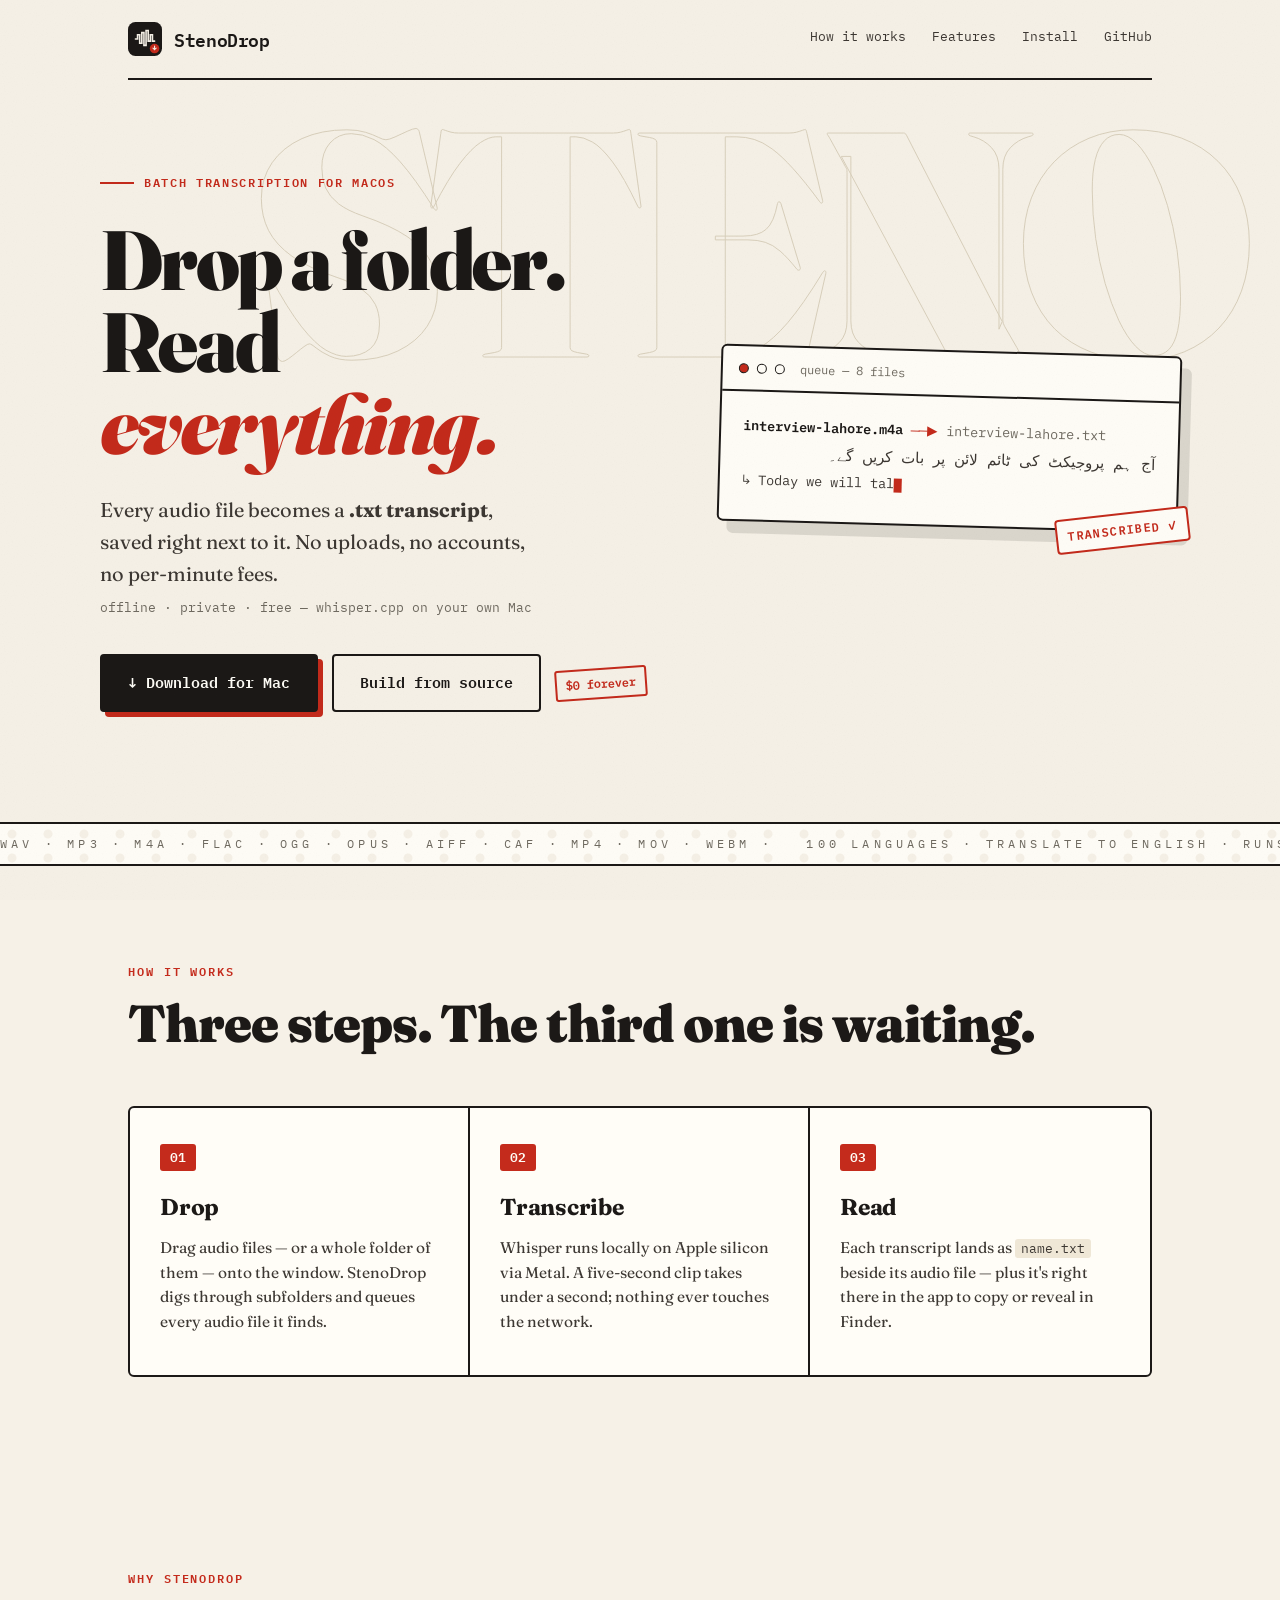
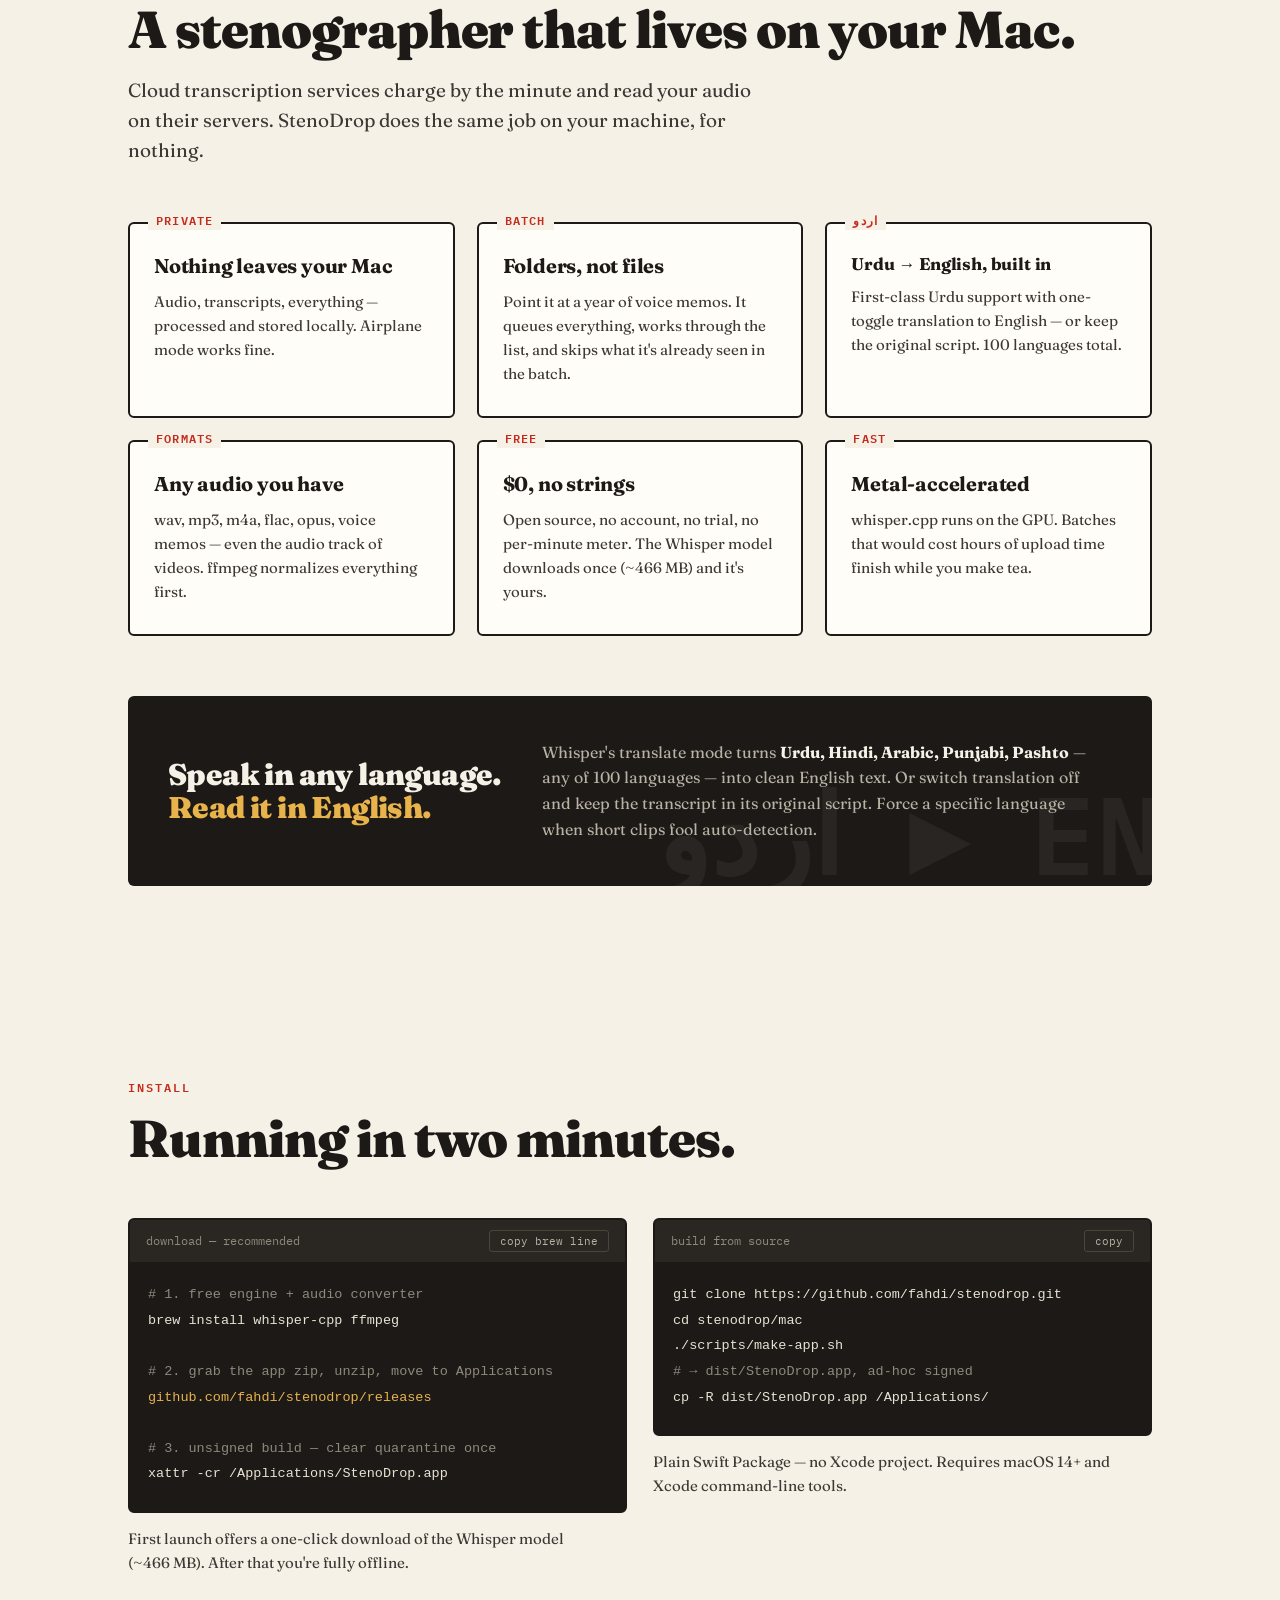
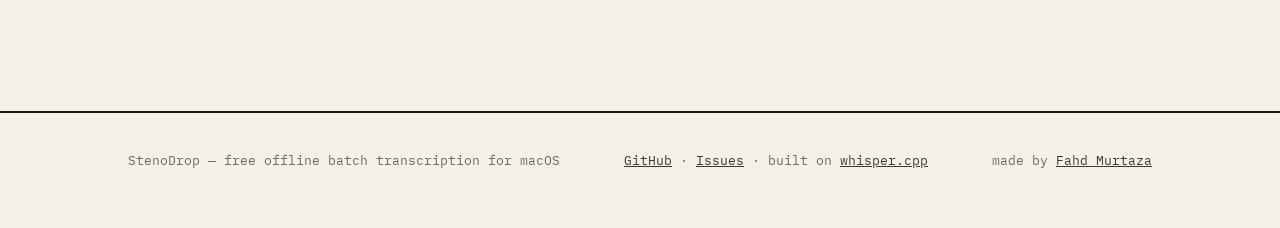
==== docs/index.html @ 90498052 "feat(seo): 12-month SEO strategy docs + social OG image Strategy, competitor analysis, content calen" ====
<!DOCTYPE html>
<html lang="en">
<head>
<meta charset="UTF-8">
<meta name="viewport" content="width=device-width, initial-scale=1.0">
<title>StenoDrop — Free Offline Batch Audio Transcription for Mac</title>
<meta name="description" content="Drop a folder of audio files on StenoDrop and get a .txt transcript next to every one. Free, offline, private — whisper.cpp on your Mac. 100 languages, Urdu → English translation built in.">
<meta property="og:title" content="StenoDrop — drop a folder, read everything">
<meta property="og:description" content="Free offline batch audio transcription for macOS. Whisper-powered, 100 languages, nothing leaves your Mac.">
<meta property="og:type" content="website">
<meta property="og:url" content="https://fahdi.github.io/stenodrop/">
<meta property="og:image" content="https://fahdi.github.io/stenodrop/og.png">
<meta property="og:image:width" content="1200">
<meta property="og:image:height" content="630">
<meta name="twitter:card" content="summary_large_image">
<meta name="twitter:title" content="StenoDrop — drop a folder, read everything">
<meta name="twitter:description" content="Free offline batch audio transcription for macOS. 100 languages, Urdu → English built in.">
<meta name="twitter:image" content="https://fahdi.github.io/stenodrop/og.png">
<link rel="icon" href="data:image/svg+xml,%3Csvg xmlns='http://www.w3.org/2000/svg' viewBox='0 0 64 64'%3E%3Crect width='64' height='64' rx='14' fill='%231C1917'/%3E%3Cpath d='M14 32h4v-8h4v16h4V20h4v24h4V16h4v20h4V24h4v12h4' stroke='%23F6F1E7' stroke-width='3' fill='none' stroke-linecap='round'/%3E%3Ccircle cx='50' cy='50' r='9' fill='%23C42B1C'/%3E%3Cpath d='M50 45v7m0 0l-3-3m3 3l3-3' stroke='%23F6F1E7' stroke-width='2' stroke-linecap='round' stroke-linejoin='round'/%3E%3C/svg%3E">
<script type="application/ld+json">
{
  "@context": "https://schema.org",
  "@type": "SoftwareApplication",
  "name": "StenoDrop",
  "operatingSystem": "macOS 14+",
  "applicationCategory": "UtilitiesApplication",
  "offers": { "@type": "Offer", "price": "0", "priceCurrency": "USD" },
  "description": "Free offline batch audio transcription app for macOS. Drag and drop audio files or folders; transcripts are saved as .txt next to each file. Powered by whisper.cpp, supports 100 languages including Urdu with translation to English.",
  "url": "https://fahdi.github.io/stenodrop/",
  "downloadUrl": "https://github.com/fahdi/stenodrop/releases/latest"
}
</script>
<link rel="preconnect" href="https://fonts.googleapis.com">
<link rel="preconnect" href="https://fonts.gstatic.com" crossorigin>
<link href="https://fonts.googleapis.com/css2?family=Fraunces:opsz,wght@9..144,400;9..144,500;9..144,700;9..144,900&family=IBM+Plex+Mono:wght@400;500;600&display=swap" rel="stylesheet">
<style>
:root{
  --paper:#F6F1E7;
  --paper-deep:#EFE7D6;
  --tape:#FFFDF7;
  --ink:#1C1917;
  --ink-soft:#3D3833;
  --dim:#6F6A60;
  --stamp:#C42B1C;
  --stamp-deep:#9E2114;
  --rule:#D9D0BC;
  --mono:'IBM Plex Mono',ui-monospace,monospace;
  --serif:'Fraunces',Georgia,serif;
}
*{margin:0;padding:0;box-sizing:border-box}
html{scroll-behavior:smooth}
body{
  background:var(--paper);
  color:var(--ink);
  font-family:var(--serif);
  font-size:17px;
  line-height:1.6;
  overflow-x:hidden;
}
/* paper grain */
body::before{
  content:"";position:fixed;inset:0;pointer-events:none;z-index:2000;opacity:.5;
  background-image:url("data:image/svg+xml,%3Csvg xmlns='http://www.w3.org/2000/svg' width='140' height='140'%3E%3Cfilter id='n'%3E%3CfeTurbulence type='fractalNoise' baseFrequency='0.9' numOctaves='2'/%3E%3CfeColorMatrix values='0 0 0 0 0 0 0 0 0 0 0 0 0 0 0 0 0 0 0.035 0'/%3E%3C/filter%3E%3Crect width='140' height='140' filter='url(%23n)'/%3E%3C/svg%3E");
}
a{color:inherit}
::selection{background:var(--stamp);color:var(--tape)}

.wrap{max-width:1080px;margin:0 auto;padding:0 28px}

/* ---------- top bar ---------- */
header{
  display:flex;align-items:center;justify-content:space-between;
  padding:22px 0;border-bottom:2px solid var(--ink);
}
.brand{display:flex;align-items:center;gap:12px;font-family:var(--mono);font-weight:600;font-size:18px;letter-spacing:-.02em;text-decoration:none}
.brand svg{width:34px;height:34px}
.nav{display:flex;gap:26px;font-family:var(--mono);font-size:13px}
.nav a{text-decoration:none;color:var(--ink-soft);border-bottom:1px dashed transparent;padding-bottom:2px}
.nav a:hover{color:var(--stamp);border-bottom-color:var(--stamp)}
@media(max-width:640px){.nav{display:none}}

/* ---------- hero ---------- */
.hero{position:relative;padding:84px 0 110px}
.hero-ghost{
  position:absolute;top:34px;right:-60px;
  font-family:var(--serif);font-weight:900;font-size:clamp(160px,26vw,320px);
  line-height:.8;color:transparent;-webkit-text-stroke:1px var(--rule);
  letter-spacing:-.05em;user-select:none;pointer-events:none;z-index:0;
}
.hero-grid{position:relative;z-index:1;display:grid;grid-template-columns:1.1fr .9fr;gap:56px;align-items:center}
@media(max-width:880px){.hero-grid{grid-template-columns:1fr}.hero-ghost{display:none}}
.kicker{
  display:inline-flex;align-items:center;gap:10px;
  font-family:var(--mono);font-size:12px;letter-spacing:.14em;text-transform:uppercase;color:var(--stamp);
  margin-bottom:26px;font-weight:600;
}
.kicker::before{content:"";width:34px;height:2px;background:var(--stamp)}
h1{
  font-weight:900;font-size:clamp(46px,7vw,84px);line-height:.98;letter-spacing:-.03em;
  font-variation-settings:'opsz' 144;
}
h1 .drop{color:var(--stamp);font-style:italic}
.sub{margin:28px 0 8px;font-size:20px;color:var(--ink-soft);max-width:34ch}
.sub strong{font-weight:700}
.meta-line{font-family:var(--mono);font-size:13px;color:var(--dim);margin-bottom:36px}
.cta-row{display:flex;flex-wrap:wrap;gap:14px;align-items:center}
.btn{
  font-family:var(--mono);font-weight:600;font-size:15px;text-decoration:none;
  padding:15px 26px;border:2px solid var(--ink);border-radius:4px;
  display:inline-flex;align-items:center;gap:10px;
  transition:transform .15s ease,box-shadow .15s ease,background .15s ease;
}
.btn-primary{background:var(--ink);color:var(--tape);box-shadow:5px 5px 0 var(--stamp)}
.btn-primary:hover{transform:translate(-2px,-2px);box-shadow:8px 8px 0 var(--stamp)}
.btn-ghost{background:transparent;color:var(--ink)}
.btn-ghost:hover{background:var(--paper-deep)}
.free-tag{
  font-family:var(--mono);font-size:12px;color:var(--stamp);font-weight:600;
  transform:rotate(-4deg);border:2px solid var(--stamp);border-radius:3px;padding:4px 9px;
}

/* tape demo card */
.tape-card{
  position:relative;background:var(--tape);border:2px solid var(--ink);border-radius:6px;
  box-shadow:10px 12px 0 rgba(28,25,23,.12);transform:rotate(1.6deg);
  font-family:var(--mono);
}
.tape-card:hover{transform:rotate(.4deg)}
.tape-card{transition:transform .3s ease}
.tape-head{
  display:flex;align-items:center;gap:8px;border-bottom:2px solid var(--ink);
  padding:12px 16px;font-size:12px;color:var(--dim);
}
.dot{width:10px;height:10px;border-radius:50%;border:1.5px solid var(--ink)}
.dot:nth-child(1){background:var(--stamp)}
.tape-body{padding:20px 22px 26px;font-size:13.5px;line-height:1.9}
.tb-file{color:var(--ink);font-weight:600}
.tb-arrow{color:var(--stamp)}
.tb-line{color:var(--ink-soft);white-space:pre-wrap;word-break:break-word;min-height:1.9em}
.tb-line .caret{display:inline-block;width:8px;height:1.05em;background:var(--stamp);vertical-align:text-bottom;animation:blink 1s steps(1) infinite}
@keyframes blink{50%{opacity:0}}
.tb-dim{color:var(--dim)}
.tb-urdu{direction:rtl;text-align:right;font-size:15px}
.tape-stamp{
  position:absolute;right:-14px;bottom:-18px;transform:rotate(-8deg);
  border:2.5px solid var(--stamp);color:var(--stamp);border-radius:4px;
  font-family:var(--mono);font-weight:600;font-size:12px;letter-spacing:.12em;
  padding:6px 10px;background:var(--tape);text-transform:uppercase;
}

/* ---------- tape ribbon divider ---------- */
.ribbon{
  height:44px;border-top:2px solid var(--ink);border-bottom:2px solid var(--ink);
  background:
    radial-gradient(circle 4px at 12px 10px, var(--paper) 4px, transparent 5px),
    radial-gradient(circle 4px at 12px 34px, var(--paper) 4px, transparent 5px),
    var(--tape);
  background-size:36px 44px;background-repeat:repeat-x;
  position:relative;overflow:hidden;
}
.ribbon span{
  position:absolute;white-space:nowrap;font-family:var(--mono);font-size:12px;letter-spacing:.35em;
  text-transform:uppercase;color:var(--dim);top:50%;transform:translateY(-50%);
  animation:ticker 28s linear infinite;
}
@keyframes ticker{from{left:100%}to{left:-100%}}

/* ---------- sections ---------- */
section{padding:96px 0}
.sec-label{
  font-family:var(--mono);font-size:12px;letter-spacing:.16em;text-transform:uppercase;
  color:var(--stamp);font-weight:600;margin-bottom:14px;
}
h2{font-weight:900;font-size:clamp(32px,4.6vw,52px);letter-spacing:-.02em;line-height:1.05;margin-bottom:18px}
.lede{color:var(--ink-soft);max-width:52ch;font-size:19px}

/* steps */
.steps{display:grid;grid-template-columns:repeat(3,1fr);gap:0;margin-top:56px;border:2px solid var(--ink);border-radius:6px;overflow:hidden;background:var(--tape)}
@media(max-width:760px){.steps{grid-template-columns:1fr}}
.step{padding:34px 30px 40px;border-right:2px solid var(--ink)}
.step:last-child{border-right:none}
@media(max-width:760px){.step{border-right:none;border-bottom:2px solid var(--ink)}.step:last-child{border-bottom:none}}
.step-num{
  font-family:var(--mono);font-weight:600;font-size:13px;color:var(--tape);
  background:var(--stamp);display:inline-block;padding:3px 10px;border-radius:3px;margin-bottom:18px;
}
.step h3{font-size:23px;font-weight:700;margin-bottom:10px;letter-spacing:-.01em}
.step p{color:var(--ink-soft);font-size:15.5px}
.step code{font-family:var(--mono);font-size:13px;background:var(--paper-deep);padding:1px 6px;border-radius:3px}

/* features — index cards */
.cards{display:grid;grid-template-columns:repeat(3,1fr);gap:22px;margin-top:56px}
@media(max-width:880px){.cards{grid-template-columns:repeat(2,1fr)}}
@media(max-width:600px){.cards{grid-template-columns:1fr}}
.card{
  background:var(--tape);border:2px solid var(--ink);border-radius:6px;padding:26px 24px 30px;
  position:relative;transition:transform .18s ease,box-shadow .18s ease;
}
.card:hover{transform:translateY(-4px) rotate(-.4deg);box-shadow:6px 8px 0 rgba(28,25,23,.14)}
.card::before{
  content:attr(data-i);position:absolute;top:-13px;left:18px;background:var(--paper);
  font-family:var(--mono);font-size:12px;font-weight:600;color:var(--stamp);padding:0 8px;letter-spacing:.1em;
}
.card h3{font-size:20px;font-weight:700;margin-bottom:8px;letter-spacing:-.01em}
.card p{font-size:15px;color:var(--ink-soft)}
.card .ur{font-size:17px}

/* languages strip */
.langs{
  margin-top:60px;background:var(--ink);color:var(--paper);border-radius:6px;
  padding:44px 40px;display:grid;grid-template-columns:auto 1fr;gap:40px;align-items:center;
  position:relative;overflow:hidden;
}
@media(max-width:760px){.langs{grid-template-columns:1fr;gap:22px}}
.langs::after{
  content:"اردو ▸ EN";position:absolute;right:-10px;bottom:-34px;font-family:var(--mono);
  font-size:110px;font-weight:600;color:rgba(246,241,231,.06);white-space:nowrap;
}
.langs h3{font-size:30px;font-weight:900;letter-spacing:-.02em;line-height:1.1}
.langs h3 em{color:#E8B34B;font-style:normal}
.langs p{color:#B9B2A4;font-size:16px;max-width:56ch;position:relative;z-index:1}
.langs p strong{color:var(--paper)}

/* install */
.install-grid{display:grid;grid-template-columns:1fr 1fr;gap:26px;margin-top:52px}
@media(max-width:820px){.install-grid{grid-template-columns:1fr}}
.term{
  background:var(--ink);border-radius:6px;border:2px solid var(--ink);
  font-family:var(--mono);font-size:13.5px;color:#E9E2D2;overflow:hidden;
}
.term-head{background:#2A2622;padding:10px 16px;font-size:12px;color:#8F887B;display:flex;justify-content:space-between;align-items:center}
.term-copy{cursor:pointer;background:none;border:1px solid #4A443C;color:#B9B2A4;font-family:var(--mono);font-size:11px;padding:3px 10px;border-radius:3px}
.term-copy:hover{color:var(--paper);border-color:var(--paper)}
.term pre{padding:20px 18px 24px;line-height:1.9;overflow-x:auto}
.term .c{color:#8F887B}
.term .r{color:#E8B34B}
.install-note{font-size:15px;color:var(--ink-soft);margin-top:14px}
.install-note code{font-family:var(--mono);font-size:13px;background:var(--paper-deep);padding:1px 6px;border-radius:3px}

/* footer */
footer{border-top:2px solid var(--ink);padding:38px 0 56px;margin-top:40px}
.foot{display:flex;flex-wrap:wrap;justify-content:space-between;gap:18px;font-family:var(--mono);font-size:13px;color:var(--dim)}
.foot a{color:var(--ink-soft)}
.foot a:hover{color:var(--stamp)}

/* reveals */
.rv{opacity:0;transform:translateY(22px);transition:opacity .6s ease,transform .6s ease}
.rv.in{opacity:1;transform:none}
@media(prefers-reduced-motion:reduce){
  .rv{opacity:1;transform:none;transition:none}
  .ribbon span{animation:none;left:28px}
  .tb-line .caret{animation:none}
}
</style>
</head>
<body>

<div class="wrap">
<header>
  <a class="brand" href="#">
    <svg viewBox="0 0 64 64" aria-hidden="true"><rect width="64" height="64" rx="14" fill="#1C1917"/><path d="M14 32h4v-8h4v16h4V20h4v24h4V16h4v20h4V24h4v12h4" stroke="#F6F1E7" stroke-width="3" fill="none" stroke-linecap="round"/><circle cx="50" cy="50" r="9" fill="#C42B1C"/><path d="M50 45v7m0 0l-3-3m3 3l3-3" stroke="#F6F1E7" stroke-width="2" stroke-linecap="round" stroke-linejoin="round"/></svg>
    StenoDrop
  </a>
  <nav class="nav">
    <a href="#how">How it works</a>
    <a href="#features">Features</a>
    <a href="#install">Install</a>
    <a href="https://github.com/fahdi/stenodrop">GitHub</a>
  </nav>
</header>
</div>

<div class="wrap hero">
  <div class="hero-ghost" aria-hidden="true">STENO</div>
  <div class="hero-grid">
    <div>
      <div class="kicker">Batch transcription for macOS</div>
      <h1>Drop a folder.<br>Read <span class="drop">everything.</span></h1>
      <p class="sub">Every audio file becomes a <strong>.txt transcript</strong>, saved right next to it. No uploads, no accounts, no per-minute fees.</p>
      <p class="meta-line">offline · private · free — whisper.cpp on your own Mac</p>
      <div class="cta-row">
        <a class="btn btn-primary" href="https://github.com/fahdi/stenodrop/releases/latest">↓ Download for Mac</a>
        <a class="btn btn-ghost" href="#install">Build from source</a>
        <span class="free-tag">$0 forever</span>
      </div>
    </div>
    <div>
      <div class="tape-card">
        <div class="tape-head"><span class="dot"></span><span class="dot"></span><span class="dot"></span>&nbsp;queue — 8 files</div>
        <div class="tape-body">
          <div><span class="tb-file">interview-lahore.m4a</span> <span class="tb-arrow">──▶</span> <span class="tb-dim">interview-lahore.txt</span></div>
          <div class="tb-line tb-urdu" id="line-ur"></div>
          <div class="tb-line" id="line-en"></div>
          <div class="tb-dim" id="line-stat"></div>
        </div>
        <div class="tape-stamp">Transcribed ✓</div>
      </div>
    </div>
  </div>
</div>

<div class="ribbon" aria-hidden="true"><span>wav · mp3 · m4a · flac · ogg · opus · aiff · caf · mp4 · mov · webm · &nbsp; 100 languages · translate to english · runs on metal · wav · mp3 · m4a · flac</span></div>

<div class="wrap">
<section id="how">
  <div class="sec-label rv">How it works</div>
  <h2 class="rv">Three steps. The third one is waiting.</h2>
  <div class="steps rv">
    <div class="step">
      <span class="step-num">01</span>
      <h3>Drop</h3>
      <p>Drag audio files — or a whole folder of them — onto the window. StenoDrop digs through subfolders and queues every audio file it finds.</p>
    </div>
    <div class="step">
      <span class="step-num">02</span>
      <h3>Transcribe</h3>
      <p>Whisper runs locally on Apple&nbsp;silicon via Metal. A five-second clip takes under a second; nothing ever touches the network.</p>
    </div>
    <div class="step">
      <span class="step-num">03</span>
      <h3>Read</h3>
      <p>Each transcript lands as <code>name.txt</code> beside its audio file — plus it's right there in the app to copy or reveal in Finder.</p>
    </div>
  </div>
</section>

<section id="features">
  <div class="sec-label rv">Why StenoDrop</div>
  <h2 class="rv">A stenographer that lives on your Mac.</h2>
  <p class="lede rv">Cloud transcription services charge by the minute and read your audio on their servers. StenoDrop does the same job on your machine, for nothing.</p>
  <div class="cards rv">
    <div class="card" data-i="PRIVATE"><h3>Nothing leaves your Mac</h3><p>Audio, transcripts, everything — processed and stored locally. Airplane mode works fine.</p></div>
    <div class="card" data-i="BATCH"><h3>Folders, not files</h3><p>Point it at a year of voice memos. It queues everything, works through the list, and skips what it's already seen in the batch.</p></div>
    <div class="card" data-i="اردو"><h3 class="ur">Urdu → English, built in</h3><p>First-class Urdu support with one-toggle translation to English — or keep the original script. 100 languages total.</p></div>
    <div class="card" data-i="FORMATS"><h3>Any audio you have</h3><p>wav, mp3, m4a, flac, opus, voice memos — even the audio track of videos. ffmpeg normalizes everything first.</p></div>
    <div class="card" data-i="FREE"><h3>$0, no strings</h3><p>Open source, no account, no trial, no per-minute meter. The Whisper model downloads once (~466&nbsp;MB) and it's yours.</p></div>
    <div class="card" data-i="FAST"><h3>Metal-accelerated</h3><p>whisper.cpp runs on the GPU. Batches that would cost hours of upload time finish while you make tea.</p></div>
  </div>

  <div class="langs rv">
    <h3>Speak in any language.<br><em>Read it in English.</em></h3>
    <p>Whisper's translate mode turns <strong>Urdu, Hindi, Arabic, Punjabi, Pashto</strong> — any of 100 languages — into clean English text. Or switch translation off and keep the transcript in its original script. Force a specific language when short clips fool auto-detection.</p>
  </div>
</section>

<section id="install">
  <div class="sec-label rv">Install</div>
  <h2 class="rv">Running in two minutes.</h2>
  <div class="install-grid rv">
    <div>
      <div class="term">
        <div class="term-head"><span>download — recommended</span><button class="term-copy" data-copy="brew install whisper-cpp ffmpeg">copy brew line</button></div>
        <pre><span class="c"># 1. free engine + audio converter</span>
brew install whisper-cpp ffmpeg

<span class="c"># 2. grab the app zip, unzip, move to Applications</span>
<span class="r">github.com/fahdi/stenodrop/releases</span>

<span class="c"># 3. unsigned build — clear quarantine once</span>
xattr -cr /Applications/StenoDrop.app</pre>
      </div>
      <p class="install-note">First launch offers a one-click download of the Whisper model (~466&nbsp;MB). After that you're fully offline.</p>
    </div>
    <div>
      <div class="term">
        <div class="term-head"><span>build from source</span><button class="term-copy" data-copy="git clone https://github.com/fahdi/stenodrop.git && cd stenodrop/mac && ./scripts/make-app.sh">copy</button></div>
        <pre>git clone https://github.com/fahdi/stenodrop.git
cd stenodrop/mac
./scripts/make-app.sh
<span class="c"># → dist/StenoDrop.app, ad-hoc signed</span>
cp -R dist/StenoDrop.app /Applications/</pre>
      </div>
      <p class="install-note">Plain Swift Package — no Xcode project. Requires macOS&nbsp;14+ and Xcode command-line tools.</p>
    </div>
  </div>
</section>
</div>

<footer>
  <div class="wrap foot">
    <span>StenoDrop — free offline batch transcription for macOS</span>
    <span><a href="https://github.com/fahdi/stenodrop">GitHub</a> · <a href="https://github.com/fahdi/stenodrop/issues">Issues</a> · built on <a href="https://github.com/ggerganov/whisper.cpp">whisper.cpp</a></span>
    <span>made by <a href="https://fahdmurtaza.com">Fahd Murtaza</a></span>
  </div>
</footer>

<script>
// scroll reveals
const io=new IntersectionObserver(es=>es.forEach(e=>{if(e.isIntersecting){e.target.classList.add('in');io.unobserve(e.target)}}),{threshold:.12});
document.querySelectorAll('.rv').forEach(el=>io.observe(el));

// copy buttons
document.querySelectorAll('.term-copy').forEach(b=>b.addEventListener('click',()=>{
  navigator.clipboard.writeText(b.dataset.copy).then(()=>{const t=b.textContent;b.textContent='copied ✓';setTimeout(()=>b.textContent=t,1400)});
}));

// tape typewriter
const urText='آج ہم پروجیکٹ کی ٹائم لائن پر بات کریں گے۔';
const enText='Today we will talk about the project timeline.';
const statText='8 files · queue done in 41s · saved beside sources';
const reduce=matchMedia('(prefers-reduced-motion: reduce)').matches;
function type(el,text,speed){return new Promise(res=>{
  if(reduce){el.textContent=text;return res()}
  let i=0;el.innerHTML='<span class="caret"></span>';
  const iv=setInterval(()=>{
    i++;el.innerHTML=text.slice(0,i)+'<span class="caret"></span>';
    if(i>=text.length){clearInterval(iv);el.textContent=text;res()}
  },speed)})}
async function loop(){
  const ur=document.getElementById('line-ur'),en=document.getElementById('line-en'),st=document.getElementById('line-stat');
  for(;;){
    ur.textContent='';en.textContent='';st.textContent='';
    await type(ur,urText,34);
    await new Promise(r=>setTimeout(r,350));
    await type(en,'↳ '+enText,22);
    await new Promise(r=>setTimeout(r,400));
    st.textContent=statText;
    if(reduce)break;
    await new Promise(r=>setTimeout(r,5200));
  }
}
loop();
</script>
</body>
</html>
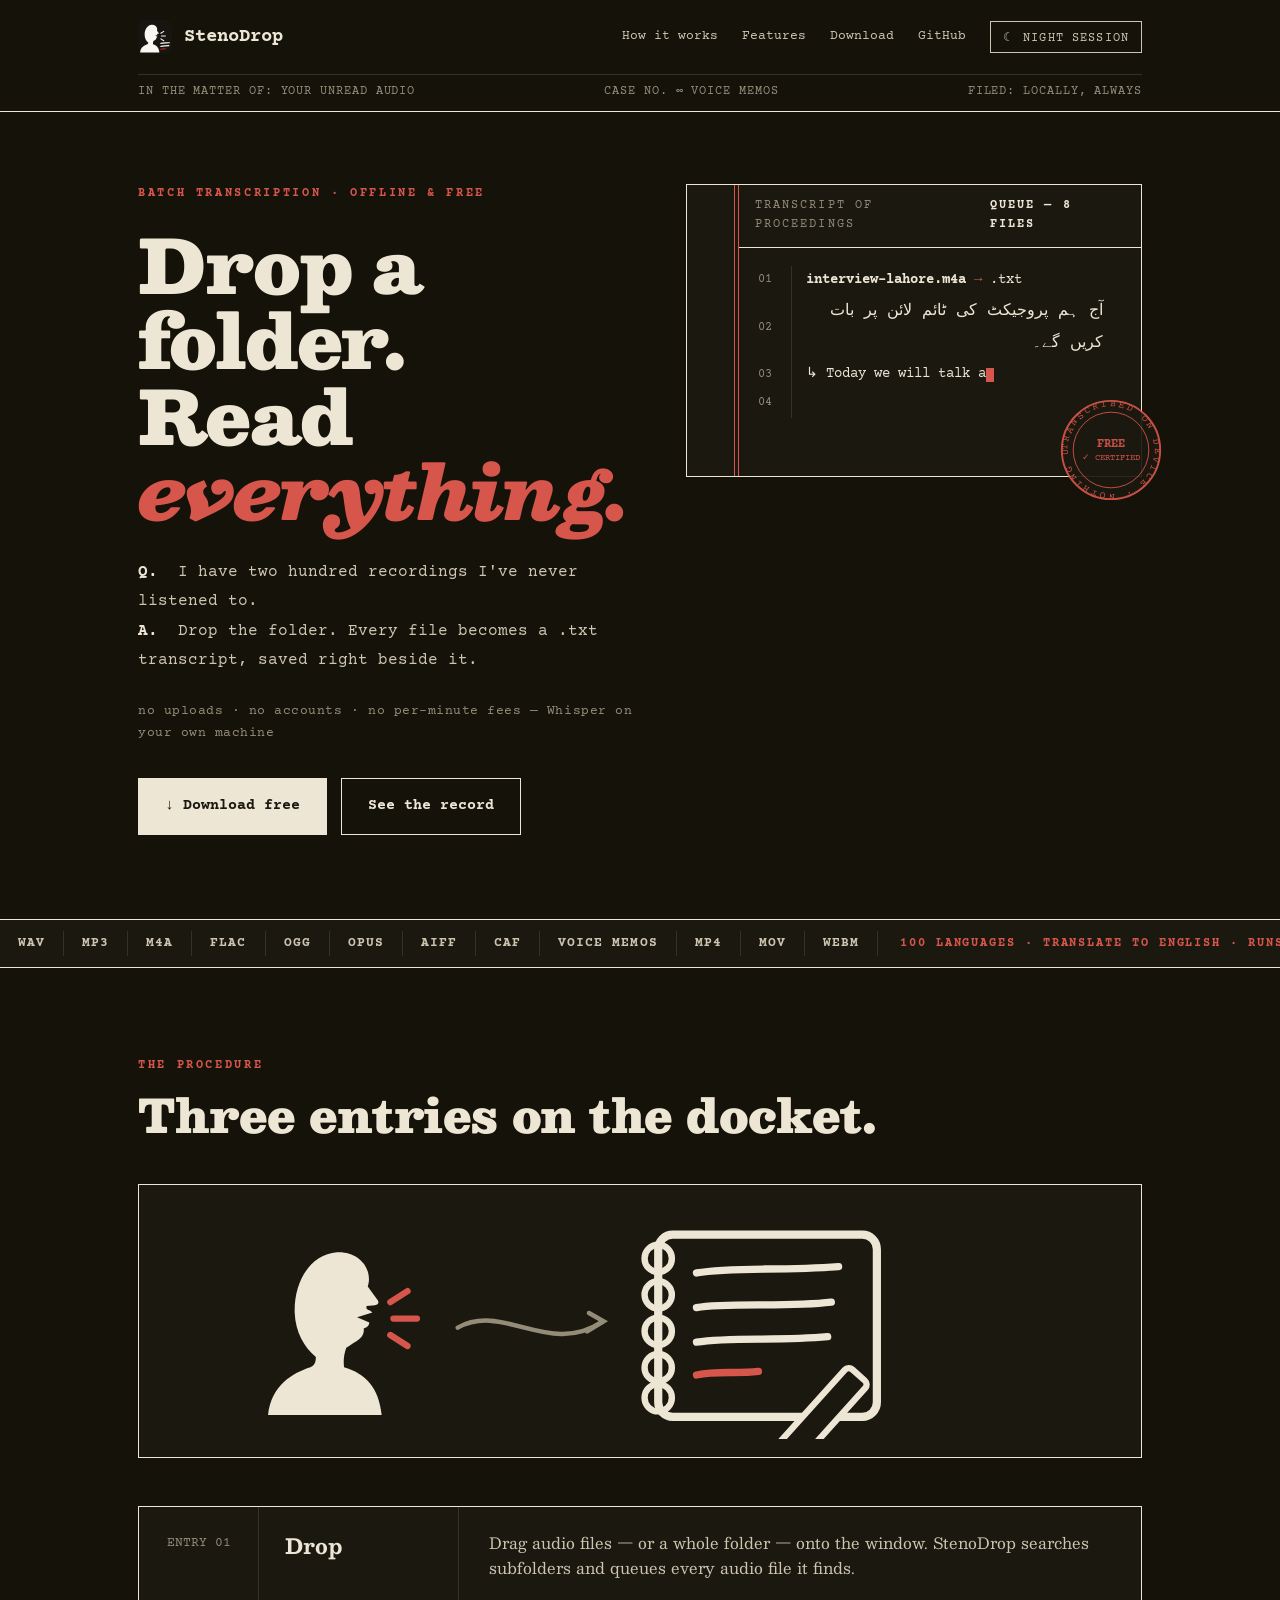
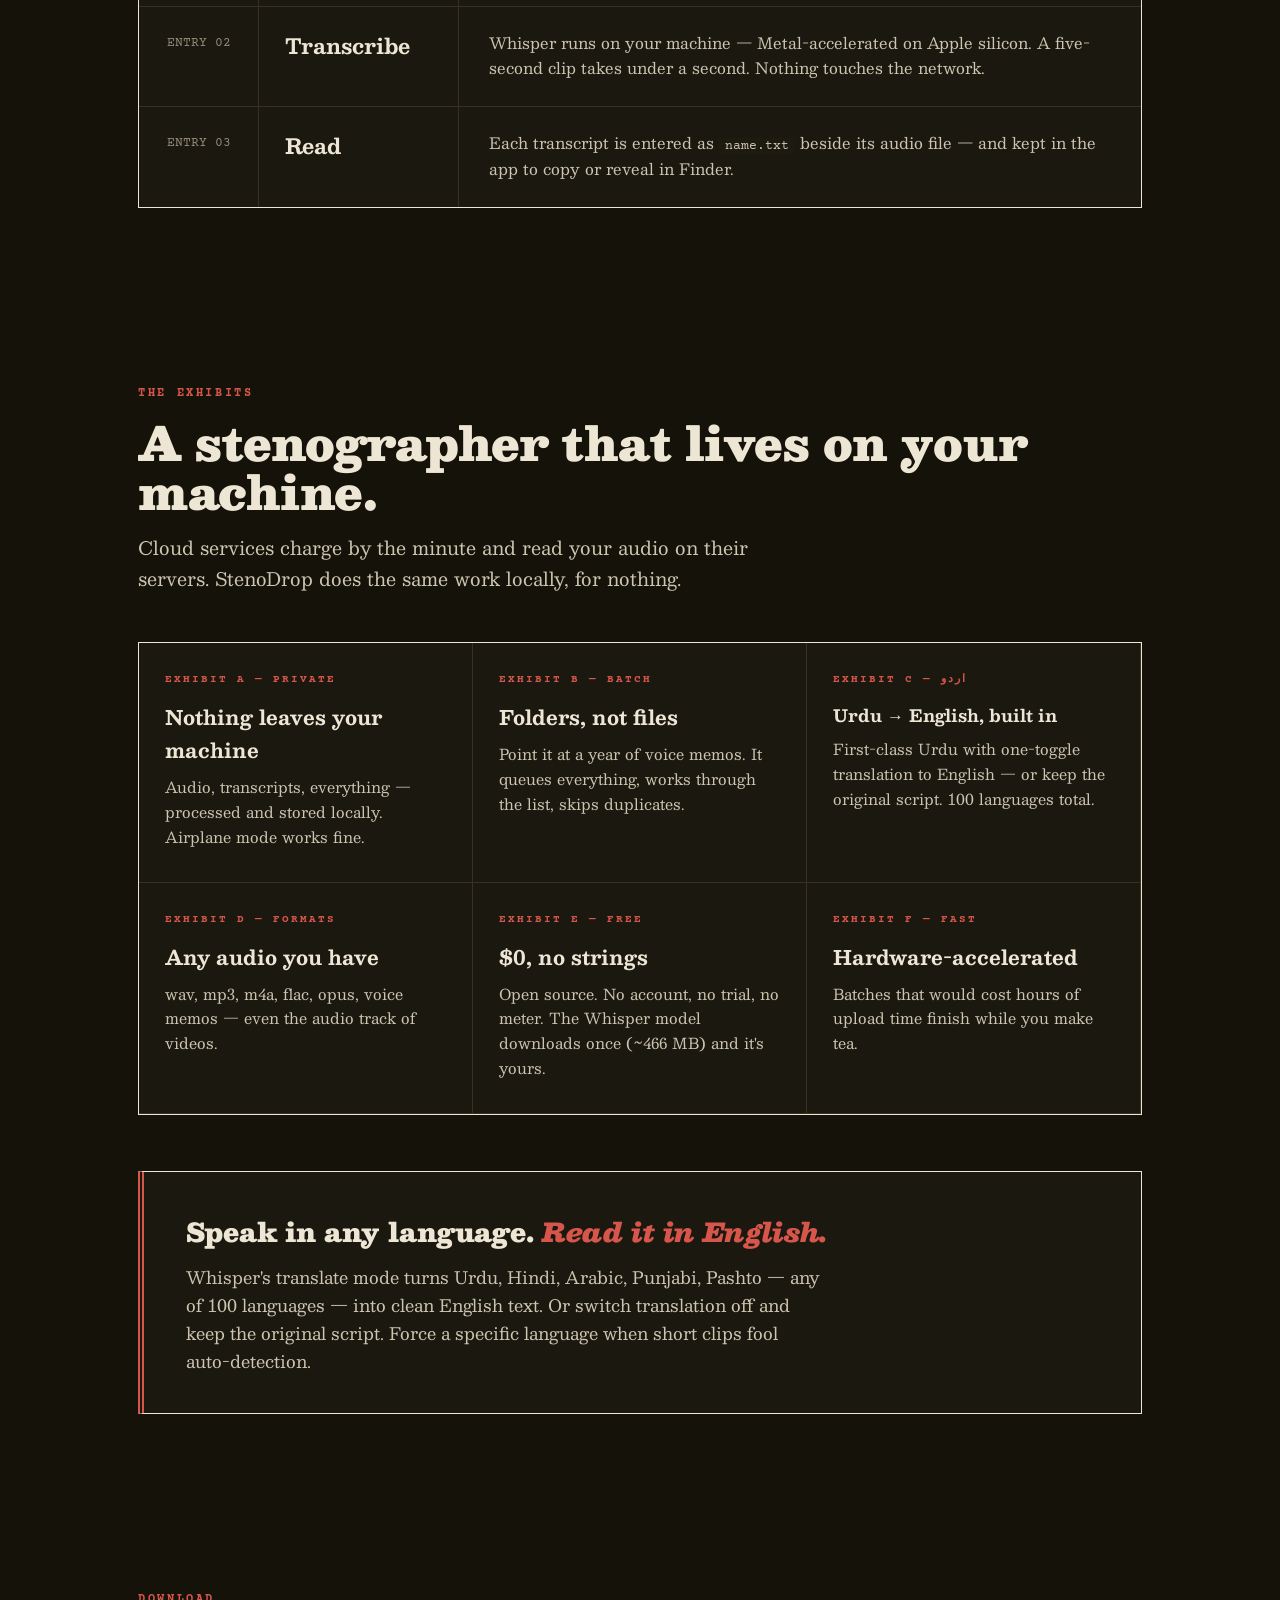
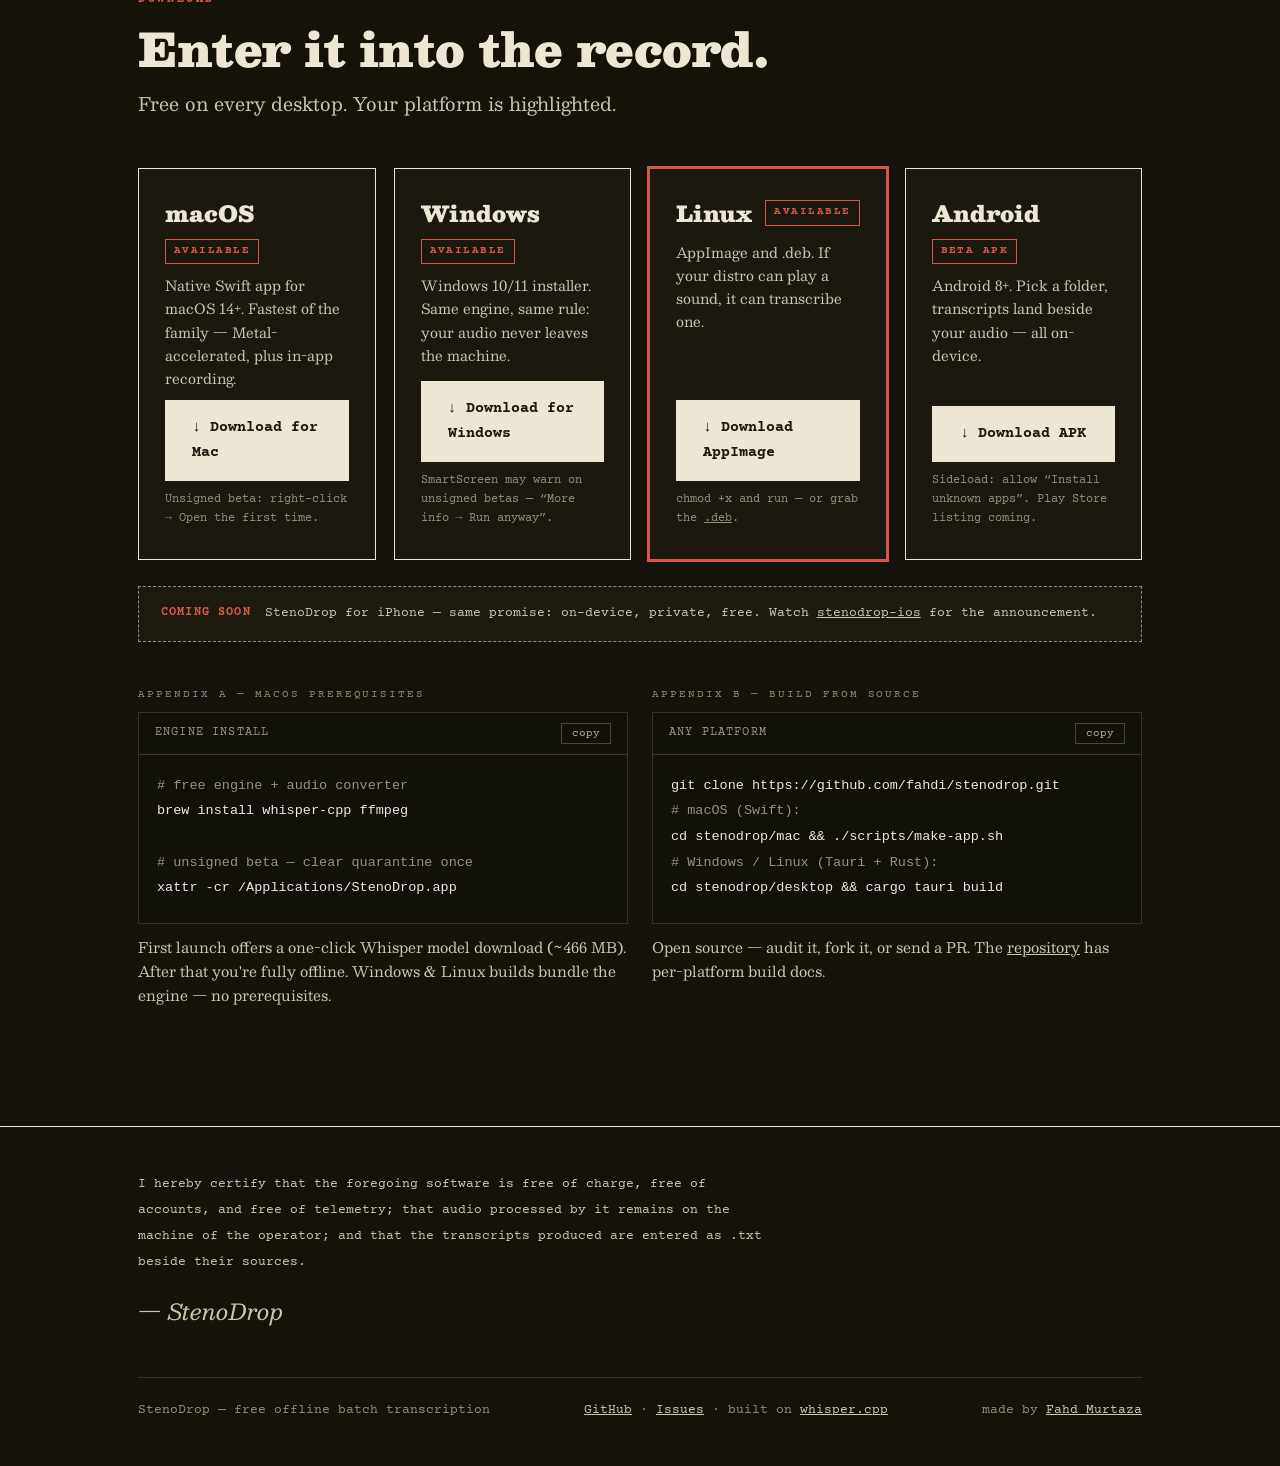
==== commit c001db54: "feat(site): Android download card with direct APK link, OS detection, schema update" ====
--- a/docs/index.html
+++ b/docs/index.html
@@ -3,10 +3,10 @@
 <head>
 <meta charset="UTF-8">
 <meta name="viewport" content="width=device-width, initial-scale=1.0">
-<title>StenoDrop — Free Offline Batch Audio Transcription for Mac</title>
-<meta name="description" content="Drop a folder of audio files on StenoDrop and get a .txt transcript next to every one. Free, offline, private — whisper.cpp on your Mac. 100 languages, Urdu → English translation built in.">
+<title>StenoDrop — Free Offline Batch Audio Transcription for Mac, Windows & Linux</title>
+<meta name="description" content="Drop a folder of audio files on StenoDrop and get a .txt transcript next to every one. Free, offline, private — Whisper on your own machine. 100 languages, Urdu → English translation built in. Mac today, Windows & Linux in beta.">
 <meta property="og:title" content="StenoDrop — drop a folder, read everything">
-<meta property="og:description" content="Free offline batch audio transcription for macOS. Whisper-powered, 100 languages, nothing leaves your Mac.">
+<meta property="og:description" content="Free offline batch audio transcription. 100 languages, nothing leaves your machine. Mac, Windows & Linux.">
 <meta property="og:type" content="website">
 <meta property="og:url" content="https://fahdi.github.io/stenodrop/">
 <meta property="og:image" content="https://fahdi.github.io/stenodrop/og.png">
@@ -14,378 +14,509 @@
 <meta property="og:image:height" content="630">
 <meta name="twitter:card" content="summary_large_image">
 <meta name="twitter:title" content="StenoDrop — drop a folder, read everything">
-<meta name="twitter:description" content="Free offline batch audio transcription for macOS. 100 languages, Urdu → English built in.">
+<meta name="twitter:description" content="Free offline batch audio transcription. 100 languages, Urdu → English built in. Mac, Windows & Linux.">
 <meta name="twitter:image" content="https://fahdi.github.io/stenodrop/og.png">
-<link rel="icon" href="data:image/svg+xml,%3Csvg xmlns='http://www.w3.org/2000/svg' viewBox='0 0 64 64'%3E%3Crect width='64' height='64' rx='14' fill='%231C1917'/%3E%3Cpath d='M14 32h4v-8h4v16h4V20h4v24h4V16h4v20h4V24h4v12h4' stroke='%23F6F1E7' stroke-width='3' fill='none' stroke-linecap='round'/%3E%3Ccircle cx='50' cy='50' r='9' fill='%23C42B1C'/%3E%3Cpath d='M50 45v7m0 0l-3-3m3 3l3-3' stroke='%23F6F1E7' stroke-width='2' stroke-linecap='round' stroke-linejoin='round'/%3E%3C/svg%3E">
+<link rel="icon" href="favicon.svg" type="image/svg+xml">
 <script type="application/ld+json">
 {
   "@context": "https://schema.org",
   "@type": "SoftwareApplication",
   "name": "StenoDrop",
-  "operatingSystem": "macOS 14+",
+  "operatingSystem": "macOS 14+, Windows 10+, Linux, Android 8+",
   "applicationCategory": "UtilitiesApplication",
   "offers": { "@type": "Offer", "price": "0", "priceCurrency": "USD" },
-  "description": "Free offline batch audio transcription app for macOS. Drag and drop audio files or folders; transcripts are saved as .txt next to each file. Powered by whisper.cpp, supports 100 languages including Urdu with translation to English.",
+  "description": "Free offline batch audio transcription app. Drag and drop audio files or folders; transcripts are saved as .txt next to each file. Powered by Whisper, supports 100 languages including Urdu with translation to English.",
   "url": "https://fahdi.github.io/stenodrop/",
   "downloadUrl": "https://github.com/fahdi/stenodrop/releases/latest"
 }
+</script>
+<meta name="theme-color" content="#FAF7F0">
+<script>
+// Theme before first paint: manual choice wins, else day/night by local clock.
+(function(){
+  var saved=null;try{saved=localStorage.getItem('sd-theme')}catch(e){}
+  var h=new Date().getHours();
+  var auto=(h>=7&&h<19)?'light':'dark';
+  document.documentElement.dataset.theme=saved||auto;
+})();
 </script>
 <link rel="preconnect" href="https://fonts.googleapis.com">
 <link rel="preconnect" href="https://fonts.gstatic.com" crossorigin>
-<link href="https://fonts.googleapis.com/css2?family=Fraunces:opsz,wght@9..144,400;9..144,500;9..144,700;9..144,900&family=IBM+Plex+Mono:wght@400;500;600&display=swap" rel="stylesheet">
+<link href="https://fonts.googleapis.com/css2?family=Besley:ital,wght@0,400;0,700;0,900;1,400;1,900&family=Courier+Prime:ital,wght@0,400;0,700;1,400&display=swap" rel="stylesheet">
 <style>
 :root{
-  --paper:#F6F1E7;
-  --paper-deep:#EFE7D6;
-  --tape:#FFFDF7;
-  --ink:#1C1917;
-  --ink-soft:#3D3833;
-  --dim:#6F6A60;
-  --stamp:#C42B1C;
-  --stamp-deep:#9E2114;
-  --rule:#D9D0BC;
-  --mono:'IBM Plex Mono',ui-monospace,monospace;
-  --serif:'Fraunces',Georgia,serif;
+  --paper:#FAF7F0;
+  --paper-2:#F3EEE2;
+  --sheet:#FFFEFA;
+  --ink:#17150F;
+  --ink-2:#3B372E;
+  --dim:#6E675C;
+  --rule:#DCD5C8;
+  --red:#B3261E;
+  --red-2:#8C1B15;
+  --mono:'Courier Prime',ui-monospace,monospace;
+  --slab:'Besley',Georgia,serif;
+}
+/* chambers at night */
+:root[data-theme="dark"]{
+  --paper:#141209;
+  --paper-2:#1D1A10;
+  --sheet:#1B1810;
+  --ink:#EDE6D4;
+  --ink-2:#CDC5B0;
+  --dim:#948C79;
+  --rule:#37321F;
+  --red:#D6564C;
+  --red-2:#E4756C;
 }
 *{margin:0;padding:0;box-sizing:border-box}
 html{scroll-behavior:smooth}
-body{
-  background:var(--paper);
-  color:var(--ink);
-  font-family:var(--serif);
-  font-size:17px;
-  line-height:1.6;
-  overflow-x:hidden;
-}
-/* paper grain */
-body::before{
-  content:"";position:fixed;inset:0;pointer-events:none;z-index:2000;opacity:.5;
-  background-image:url("data:image/svg+xml,%3Csvg xmlns='http://www.w3.org/2000/svg' width='140' height='140'%3E%3Cfilter id='n'%3E%3CfeTurbulence type='fractalNoise' baseFrequency='0.9' numOctaves='2'/%3E%3CfeColorMatrix values='0 0 0 0 0 0 0 0 0 0 0 0 0 0 0 0 0 0 0.035 0'/%3E%3C/filter%3E%3Crect width='140' height='140' filter='url(%23n)'/%3E%3C/svg%3E");
-}
+body{background:var(--paper);color:var(--ink);font-family:var(--slab);font-size:17px;line-height:1.65;overflow-x:clip}
 a{color:inherit}
-::selection{background:var(--stamp);color:var(--tape)}
-
-.wrap{max-width:1080px;margin:0 auto;padding:0 28px}
-
-/* ---------- top bar ---------- */
-header{
-  display:flex;align-items:center;justify-content:space-between;
-  padding:22px 0;border-bottom:2px solid var(--ink);
-}
-.brand{display:flex;align-items:center;gap:12px;font-family:var(--mono);font-weight:600;font-size:18px;letter-spacing:-.02em;text-decoration:none}
+::selection{background:var(--red);color:var(--sheet)}
+.wrap{max-width:1060px;margin:0 auto;padding:0 28px}
+
+/* ---------- header ---------- */
+header{border-bottom:1px solid var(--ink)}
+.head-in{display:flex;align-items:center;justify-content:space-between;padding-top:20px;padding-bottom:20px}
+.brand{display:flex;align-items:center;gap:12px;font-family:var(--mono);font-weight:700;font-size:19px;text-decoration:none}
 .brand svg{width:34px;height:34px}
-.nav{display:flex;gap:26px;font-family:var(--mono);font-size:13px}
-.nav a{text-decoration:none;color:var(--ink-soft);border-bottom:1px dashed transparent;padding-bottom:2px}
-.nav a:hover{color:var(--stamp);border-bottom-color:var(--stamp)}
-@media(max-width:640px){.nav{display:none}}
+.nav{display:flex;align-items:center;gap:24px;font-family:var(--mono);font-size:13px;flex-wrap:wrap}
+.nav a{text-decoration:none;color:var(--ink-2);padding:6px 0;min-height:32px;display:inline-flex;align-items:center}
+.nav a:hover{color:var(--red);text-decoration:underline;text-underline-offset:4px}
+.theme-btn{
+  cursor:pointer;background:none;border:1px solid var(--ink-2);color:var(--ink-2);
+  font-family:var(--mono);font-size:11.5px;letter-spacing:.1em;text-transform:uppercase;
+  padding:7px 12px;display:inline-flex;align-items:center;gap:7px;min-height:32px;
+}
+.theme-btn:hover{border-color:var(--red);color:var(--red)}
+@media(max-width:720px){
+  .head-in{flex-direction:column;align-items:flex-start;gap:12px}
+  .nav{gap:16px;font-size:12.5px}
+  .nav a:not(.nav-key){display:none}
+}
+.case-line{
+  border-top:1px solid var(--rule);font-family:var(--mono);font-size:11.5px;color:var(--dim);
+  letter-spacing:.08em;padding:8px 0 9px;display:flex;justify-content:space-between;gap:12px;flex-wrap:wrap;
+}
+
+/* ---------- pleading paper base ---------- */
+.pleading{position:relative;background:var(--sheet);border:1px solid var(--ink);}
+.pleading .gutter{
+  position:absolute;top:0;bottom:0;left:0;width:52px;
+  border-right:1px solid var(--red);
+  font-family:var(--mono);font-size:11px;color:var(--dim);
+  display:flex;flex-direction:column;justify-content:space-between;
+  padding:18px 0;text-align:center;user-select:none;
+}
+.pleading .gutter::after{
+  content:"";position:absolute;top:0;bottom:0;right:3px;width:1px;background:var(--red);
+}
+.pleading .sheet{padding:34px 40px 40px 84px}
+@media(max-width:660px){.pleading .gutter{width:34px}.pleading .sheet{padding:26px 22px 30px 56px}}
 
 /* ---------- hero ---------- */
-.hero{position:relative;padding:84px 0 110px}
-.hero-ghost{
-  position:absolute;top:34px;right:-60px;
-  font-family:var(--serif);font-weight:900;font-size:clamp(160px,26vw,320px);
-  line-height:.8;color:transparent;-webkit-text-stroke:1px var(--rule);
-  letter-spacing:-.05em;user-select:none;pointer-events:none;z-index:0;
-}
-.hero-grid{position:relative;z-index:1;display:grid;grid-template-columns:1.1fr .9fr;gap:56px;align-items:center}
-@media(max-width:880px){.hero-grid{grid-template-columns:1fr}.hero-ghost{display:none}}
-.kicker{
-  display:inline-flex;align-items:center;gap:10px;
-  font-family:var(--mono);font-size:12px;letter-spacing:.14em;text-transform:uppercase;color:var(--stamp);
-  margin-bottom:26px;font-weight:600;
-}
-.kicker::before{content:"";width:34px;height:2px;background:var(--stamp)}
-h1{
-  font-weight:900;font-size:clamp(46px,7vw,84px);line-height:.98;letter-spacing:-.03em;
-  font-variation-settings:'opsz' 144;
-}
-h1 .drop{color:var(--stamp);font-style:italic}
-.sub{margin:28px 0 8px;font-size:20px;color:var(--ink-soft);max-width:34ch}
-.sub strong{font-weight:700}
-.meta-line{font-family:var(--mono);font-size:13px;color:var(--dim);margin-bottom:36px}
+.hero{padding-top:72px;padding-bottom:84px}
+.hero-grid{display:grid;grid-template-columns:1.05fr .95fr;gap:44px;align-items:start}
+@media(max-width:900px){.hero-grid{grid-template-columns:1fr}}
+.kicker{font-family:var(--mono);font-size:12px;letter-spacing:.22em;text-transform:uppercase;color:var(--red);font-weight:700;margin-bottom:22px}
+h1{font-weight:900;font-size:clamp(44px,6.4vw,74px);line-height:1.02;letter-spacing:-.015em}
+h1 em{font-style:italic;color:var(--red)}
+.qa{font-family:var(--mono);font-size:15.5px;margin-top:30px;color:var(--ink-2);line-height:1.9}
+.qa b{font-weight:700;color:var(--ink)}
+.meta-line{font-family:var(--mono);font-size:13px;color:var(--dim);margin:26px 0 34px;letter-spacing:.04em}
 .cta-row{display:flex;flex-wrap:wrap;gap:14px;align-items:center}
 .btn{
-  font-family:var(--mono);font-weight:600;font-size:15px;text-decoration:none;
-  padding:15px 26px;border:2px solid var(--ink);border-radius:4px;
-  display:inline-flex;align-items:center;gap:10px;
-  transition:transform .15s ease,box-shadow .15s ease,background .15s ease;
-}
-.btn-primary{background:var(--ink);color:var(--tape);box-shadow:5px 5px 0 var(--stamp)}
-.btn-primary:hover{transform:translate(-2px,-2px);box-shadow:8px 8px 0 var(--stamp)}
-.btn-ghost{background:transparent;color:var(--ink)}
-.btn-ghost:hover{background:var(--paper-deep)}
-.free-tag{
-  font-family:var(--mono);font-size:12px;color:var(--stamp);font-weight:600;
-  transform:rotate(-4deg);border:2px solid var(--stamp);border-radius:3px;padding:4px 9px;
-}
-
-/* tape demo card */
-.tape-card{
-  position:relative;background:var(--tape);border:2px solid var(--ink);border-radius:6px;
-  box-shadow:10px 12px 0 rgba(28,25,23,.12);transform:rotate(1.6deg);
-  font-family:var(--mono);
-}
-.tape-card:hover{transform:rotate(.4deg)}
-.tape-card{transition:transform .3s ease}
-.tape-head{
-  display:flex;align-items:center;gap:8px;border-bottom:2px solid var(--ink);
-  padding:12px 16px;font-size:12px;color:var(--dim);
-}
-.dot{width:10px;height:10px;border-radius:50%;border:1.5px solid var(--ink)}
-.dot:nth-child(1){background:var(--stamp)}
-.tape-body{padding:20px 22px 26px;font-size:13.5px;line-height:1.9}
-.tb-file{color:var(--ink);font-weight:600}
-.tb-arrow{color:var(--stamp)}
-.tb-line{color:var(--ink-soft);white-space:pre-wrap;word-break:break-word;min-height:1.9em}
-.tb-line .caret{display:inline-block;width:8px;height:1.05em;background:var(--stamp);vertical-align:text-bottom;animation:blink 1s steps(1) infinite}
+  font-family:var(--mono);font-weight:700;font-size:15px;text-decoration:none;
+  padding:15px 26px;border:1.5px solid var(--ink);display:inline-flex;align-items:center;gap:10px;
+  transition:background .15s ease,color .15s ease;
+}
+.btn-primary{background:var(--ink);color:var(--sheet)}
+.btn-primary:hover{background:var(--red);border-color:var(--red)}
+.btn-ghost{background:transparent}
+.btn-ghost:hover{background:var(--paper-2)}
+
+/* transcript exhibit card */
+.exhibit{position:relative}
+.exhibit-title{
+  font-family:var(--mono);font-size:11.5px;letter-spacing:.18em;text-transform:uppercase;color:var(--dim);
+  border-bottom:1px solid var(--ink);padding:12px 16px;display:flex;justify-content:space-between;gap:10px;
+}
+.exhibit-title b{color:var(--ink)}
+.t-lines{font-family:var(--mono);font-size:14px;line-height:2.05;padding:18px 20px 58px 0;counter-reset:tl}
+.t-line{display:flex;gap:14px}
+.t-line::before{
+  counter-increment:tl;content:counter(tl,decimal-leading-zero);
+  min-width:52px;text-align:center;color:var(--dim);font-size:11.5px;
+  border-right:1px solid var(--rule);align-self:stretch;display:flex;align-items:center;justify-content:center;
+}
+.t-body{padding-right:18px;min-height:2.05em;flex:1}
+.t-file b{font-weight:700}
+.t-file .to{color:var(--red)}
+.t-ur{direction:rtl;text-align:right;font-size:16px}
+.t-dim{color:var(--dim)}
+.caret{display:inline-block;width:8px;height:1.05em;background:var(--red);vertical-align:text-bottom;animation:blink 1s steps(1) infinite}
 @keyframes blink{50%{opacity:0}}
-.tb-dim{color:var(--dim)}
-.tb-urdu{direction:rtl;text-align:right;font-size:15px}
-.tape-stamp{
-  position:absolute;right:-14px;bottom:-18px;transform:rotate(-8deg);
-  border:2.5px solid var(--stamp);color:var(--stamp);border-radius:4px;
-  font-family:var(--mono);font-weight:600;font-size:12px;letter-spacing:.12em;
-  padding:6px 10px;background:var(--tape);text-transform:uppercase;
-}
-
-/* ---------- tape ribbon divider ---------- */
-.ribbon{
-  height:44px;border-top:2px solid var(--ink);border-bottom:2px solid var(--ink);
-  background:
-    radial-gradient(circle 4px at 12px 10px, var(--paper) 4px, transparent 5px),
-    radial-gradient(circle 4px at 12px 34px, var(--paper) 4px, transparent 5px),
-    var(--tape);
-  background-size:36px 44px;background-repeat:repeat-x;
-  position:relative;overflow:hidden;
-}
-.ribbon span{
-  position:absolute;white-space:nowrap;font-family:var(--mono);font-size:12px;letter-spacing:.35em;
-  text-transform:uppercase;color:var(--dim);top:50%;transform:translateY(-50%);
-  animation:ticker 28s linear infinite;
-}
-@keyframes ticker{from{left:100%}to{left:-100%}}
+/* certification seal */
+.seal{position:absolute;right:-22px;bottom:-26px;width:104px;height:104px;color:var(--red);opacity:.92}
+.seal svg{width:100%;height:100%}
+@media(max-width:900px){.seal{right:-8px}}
+
+/* ---------- format index ribbon ---------- */
+.formats{border-top:1px solid var(--ink);border-bottom:1px solid var(--ink);background:var(--sheet);overflow:hidden;padding:11px 0}
+.f-track{display:flex;align-items:center;width:max-content;animation:crawl 80s linear infinite}
+.formats:hover .f-track{animation-play-state:paused}
+.f-set{display:flex;align-items:center}
+.f-item{font-family:var(--mono);font-size:13px;font-weight:700;letter-spacing:.08em;color:var(--ink-2);padding:2px 18px;border-right:1px solid var(--rule);white-space:nowrap}
+.f-note{font-family:var(--mono);font-size:12px;letter-spacing:.16em;text-transform:uppercase;color:var(--red);padding:0 22px;font-weight:700;white-space:nowrap}
+@keyframes crawl{to{transform:translateX(-50%)}}
 
 /* ---------- sections ---------- */
-section{padding:96px 0}
-.sec-label{
-  font-family:var(--mono);font-size:12px;letter-spacing:.16em;text-transform:uppercase;
-  color:var(--stamp);font-weight:600;margin-bottom:14px;
-}
-h2{font-weight:900;font-size:clamp(32px,4.6vw,52px);letter-spacing:-.02em;line-height:1.05;margin-bottom:18px}
-.lede{color:var(--ink-soft);max-width:52ch;font-size:19px}
-
-/* steps */
-.steps{display:grid;grid-template-columns:repeat(3,1fr);gap:0;margin-top:56px;border:2px solid var(--ink);border-radius:6px;overflow:hidden;background:var(--tape)}
-@media(max-width:760px){.steps{grid-template-columns:1fr}}
-.step{padding:34px 30px 40px;border-right:2px solid var(--ink)}
-.step:last-child{border-right:none}
-@media(max-width:760px){.step{border-right:none;border-bottom:2px solid var(--ink)}.step:last-child{border-bottom:none}}
-.step-num{
-  font-family:var(--mono);font-weight:600;font-size:13px;color:var(--tape);
-  background:var(--stamp);display:inline-block;padding:3px 10px;border-radius:3px;margin-bottom:18px;
-}
-.step h3{font-size:23px;font-weight:700;margin-bottom:10px;letter-spacing:-.01em}
-.step p{color:var(--ink-soft);font-size:15.5px}
-.step code{font-family:var(--mono);font-size:13px;background:var(--paper-deep);padding:1px 6px;border-radius:3px}
-
-/* features — index cards */
-.cards{display:grid;grid-template-columns:repeat(3,1fr);gap:22px;margin-top:56px}
-@media(max-width:880px){.cards{grid-template-columns:repeat(2,1fr)}}
-@media(max-width:600px){.cards{grid-template-columns:1fr}}
-.card{
-  background:var(--tape);border:2px solid var(--ink);border-radius:6px;padding:26px 24px 30px;
-  position:relative;transition:transform .18s ease,box-shadow .18s ease;
-}
-.card:hover{transform:translateY(-4px) rotate(-.4deg);box-shadow:6px 8px 0 rgba(28,25,23,.14)}
-.card::before{
-  content:attr(data-i);position:absolute;top:-13px;left:18px;background:var(--paper);
-  font-family:var(--mono);font-size:12px;font-weight:600;color:var(--stamp);padding:0 8px;letter-spacing:.1em;
-}
-.card h3{font-size:20px;font-weight:700;margin-bottom:8px;letter-spacing:-.01em}
-.card p{font-size:15px;color:var(--ink-soft)}
-.card .ur{font-size:17px}
-
-/* languages strip */
-.langs{
-  margin-top:60px;background:var(--ink);color:var(--paper);border-radius:6px;
-  padding:44px 40px;display:grid;grid-template-columns:auto 1fr;gap:40px;align-items:center;
-  position:relative;overflow:hidden;
-}
-@media(max-width:760px){.langs{grid-template-columns:1fr;gap:22px}}
-.langs::after{
-  content:"اردو ▸ EN";position:absolute;right:-10px;bottom:-34px;font-family:var(--mono);
-  font-size:110px;font-weight:600;color:rgba(246,241,231,.06);white-space:nowrap;
-}
-.langs h3{font-size:30px;font-weight:900;letter-spacing:-.02em;line-height:1.1}
-.langs h3 em{color:#E8B34B;font-style:normal}
-.langs p{color:#B9B2A4;font-size:16px;max-width:56ch;position:relative;z-index:1}
-.langs p strong{color:var(--paper)}
-
-/* install */
-.install-grid{display:grid;grid-template-columns:1fr 1fr;gap:26px;margin-top:52px}
+section{padding:88px 0}
+.sec-label{font-family:var(--mono);font-size:12px;letter-spacing:.22em;text-transform:uppercase;color:var(--red);font-weight:700;margin-bottom:14px}
+h2{font-weight:900;font-size:clamp(30px,4.2vw,46px);letter-spacing:-.01em;line-height:1.08;margin-bottom:16px}
+.lede{color:var(--ink-2);max-width:56ch;font-size:18.5px}
+
+/* illustrated story banner */
+.story{margin:44px 0 6px;border:1px solid var(--ink);background:var(--sheet);padding:26px 30px 18px}
+.story svg{display:block;width:100%;height:auto;max-width:820px;margin:0 auto}
+
+/* docket steps */
+.docket{margin-top:48px;border:1px solid var(--ink);background:var(--sheet)}
+.d-row{display:grid;grid-template-columns:120px 200px 1fr;border-bottom:1px solid var(--rule)}
+.d-row:last-child{border-bottom:none}
+.d-no{font-family:var(--mono);font-size:13px;color:var(--dim);padding:26px 0;text-align:center;border-right:1px solid var(--rule)}
+.d-act{font-family:var(--slab);font-weight:700;font-size:21px;padding:22px 26px;border-right:1px solid var(--rule)}
+.d-desc{padding:24px 30px;color:var(--ink-2);font-size:15.5px}
+.d-desc code{font-family:var(--mono);font-size:13px;background:var(--paper-2);padding:1px 6px}
+@media(max-width:760px){.d-row{grid-template-columns:64px 1fr}.d-desc{grid-column:1/3;border-top:1px dashed var(--rule)}}
+
+/* exhibits (features) */
+.exhibits{display:grid;grid-template-columns:repeat(3,1fr);gap:0;margin-top:48px;border:1px solid var(--ink);background:var(--sheet)}
+@media(max-width:880px){.exhibits{grid-template-columns:repeat(2,1fr)}}
+@media(max-width:600px){.exhibits{grid-template-columns:1fr}}
+.ex{padding:28px 26px 32px;border-right:1px solid var(--rule);border-bottom:1px solid var(--rule)}
+.ex-tag{font-family:var(--mono);font-size:11px;letter-spacing:.18em;color:var(--red);font-weight:700;margin-bottom:12px;text-transform:uppercase}
+.ex h3{font-size:20px;font-weight:700;margin-bottom:8px}
+.ex p{font-size:15px;color:var(--ink-2)}
+.ex .ur{font-size:17px}
+
+/* languages statement */
+.statement{margin-top:56px;border:1px solid var(--ink);border-left:6px double var(--red);background:var(--sheet);padding:38px 42px}
+.statement h3{font-size:26px;font-weight:900;margin-bottom:10px}
+.statement h3 em{font-style:italic;color:var(--red)}
+.statement p{color:var(--ink-2);max-width:64ch}
+
+/* ---------- download ---------- */
+.dl-cards{display:grid;grid-template-columns:repeat(4,1fr);gap:18px;margin-top:48px}
+@media(max-width:1020px){.dl-cards{grid-template-columns:repeat(2,1fr)}}
+@media(max-width:640px){.dl-cards{grid-template-columns:1fr}}
+.dl{border:1.5px solid var(--ink);background:var(--sheet);padding:26px 26px 30px;display:flex;flex-direction:column;gap:10px}
+.dl.detected{outline:3px solid var(--red);outline-offset:-1.5px}
+.dl-os{display:flex;align-items:center;justify-content:space-between;flex-wrap:wrap;gap:8px}
+.dl-os h3{font-size:22px;font-weight:900}
+.dl-badge{font-family:var(--mono);font-size:10.5px;letter-spacing:.14em;text-transform:uppercase;border:1px solid var(--dim);color:var(--dim);padding:3px 8px;white-space:nowrap}
+.dl-badge.live{border-color:var(--red);color:var(--red);font-weight:700}
+.dl p{font-size:14px;color:var(--ink-2);flex:1}
+.dl .btn{justify-content:center}
+.dl-note{font-family:var(--mono);font-size:11.5px;color:var(--dim)}
+.dl-soon{margin-top:26px;border:1px dashed var(--dim);padding:16px 22px;display:flex;gap:14px;align-items:center;flex-wrap:wrap;font-family:var(--mono);font-size:13px;color:var(--ink-2);background:var(--paper-2)}
+.dl-soon b{color:var(--red);letter-spacing:.1em;text-transform:uppercase;font-size:11.5px}
+
+/* appendix terminals */
+.install-grid{display:grid;grid-template-columns:1fr 1fr;gap:24px;margin-top:44px}
 @media(max-width:820px){.install-grid{grid-template-columns:1fr}}
-.term{
-  background:var(--ink);border-radius:6px;border:2px solid var(--ink);
-  font-family:var(--mono);font-size:13.5px;color:#E9E2D2;overflow:hidden;
-}
-.term-head{background:#2A2622;padding:10px 16px;font-size:12px;color:#8F887B;display:flex;justify-content:space-between;align-items:center}
-.term-copy{cursor:pointer;background:none;border:1px solid #4A443C;color:#B9B2A4;font-family:var(--mono);font-size:11px;padding:3px 10px;border-radius:3px}
-.term-copy:hover{color:var(--paper);border-color:var(--paper)}
-.term pre{padding:20px 18px 24px;line-height:1.9;overflow-x:auto}
-.term .c{color:#8F887B}
-.term .r{color:#E8B34B}
-.install-note{font-size:15px;color:var(--ink-soft);margin-top:14px}
-.install-note code{font-family:var(--mono);font-size:13px;background:var(--paper-deep);padding:1px 6px;border-radius:3px}
-
-/* footer */
-footer{border-top:2px solid var(--ink);padding:38px 0 56px;margin-top:40px}
-.foot{display:flex;flex-wrap:wrap;justify-content:space-between;gap:18px;font-family:var(--mono);font-size:13px;color:var(--dim)}
-.foot a{color:var(--ink-soft)}
-.foot a:hover{color:var(--stamp)}
+.appendix-label{font-family:var(--mono);font-size:11px;letter-spacing:.18em;text-transform:uppercase;color:var(--dim);margin-bottom:8px}
+.term{background:#111009;font-family:var(--mono);font-size:13.5px;color:#EFE9DB;border:1px solid #111009}
+:root[data-theme="dark"] .term{border-color:var(--rule)}
+.term-head{border-bottom:1px solid #3B372E;padding:10px 16px;font-size:11.5px;color:#98917F;display:flex;justify-content:space-between;align-items:center;letter-spacing:.1em;text-transform:uppercase}
+.term-copy{cursor:pointer;background:none;border:1px solid #4A443C;color:#B5AE9D;font-family:var(--mono);font-size:11px;padding:3px 10px}
+.term-copy:hover{color:var(--sheet);border-color:var(--sheet)}
+.term pre{padding:18px 18px 22px;line-height:1.9;overflow-x:auto}
+.term .c{color:#98917F}
+.term .r{color:#E0A73F}
+.install-note{font-size:14.5px;color:var(--ink-2);margin-top:12px}
+.install-note code{font-family:var(--mono);font-size:13px;background:var(--paper-2);padding:1px 6px}
+
+/* footer certification */
+footer{border-top:1px solid var(--ink);margin-top:30px}
+.cert{padding:44px 0 18px;max-width:640px}
+.cert p{font-family:var(--mono);font-size:13px;color:var(--ink-2);line-height:2}
+.cert .sig{font-family:var(--slab);font-style:italic;font-size:22px;margin-top:14px}
+.foot{display:flex;flex-wrap:wrap;justify-content:space-between;gap:16px;font-family:var(--mono);font-size:12.5px;color:var(--dim);padding:22px 0 46px;border-top:1px solid var(--rule);margin-top:26px}
+.foot a{color:var(--ink-2)}
+.foot a:hover{color:var(--red)}
+
+/* ---------- mobile polish ---------- */
+@media(max-width:660px){
+  .hero{padding-top:48px;padding-bottom:60px}
+  section{padding:60px 0}
+  .statement{padding:26px 22px;border-left-width:4px}
+  .seal{width:86px;height:86px;right:-6px;bottom:-18px}
+  .case-line span:nth-child(2){display:none}
+  .d-act{font-size:18px;padding:18px 18px}
+  .d-desc{padding:18px 20px}
+  .qa{font-size:14.5px}
+  .cert{padding-top:34px}
+}
+@media(max-width:520px){
+  .cta-row{flex-direction:column;align-items:stretch}
+  .btn{justify-content:center}
+  .exhibit-title{flex-direction:column;gap:2px}
+}
 
 /* reveals */
-.rv{opacity:0;transform:translateY(22px);transition:opacity .6s ease,transform .6s ease}
+.rv{opacity:0;transform:translateY(16px);transition:opacity .55s ease,transform .55s ease}
 .rv.in{opacity:1;transform:none}
 @media(prefers-reduced-motion:reduce){
   .rv{opacity:1;transform:none;transition:none}
-  .ribbon span{animation:none;left:28px}
-  .tb-line .caret{animation:none}
+  .f-track{animation:none;width:auto;flex-wrap:wrap}
+  .f-set:nth-child(2){display:none}
+  .caret{animation:none}
 }
 </style>
 </head>
 <body>
 
-<div class="wrap">
 <header>
-  <a class="brand" href="#">
-    <svg viewBox="0 0 64 64" aria-hidden="true"><rect width="64" height="64" rx="14" fill="#1C1917"/><path d="M14 32h4v-8h4v16h4V20h4v24h4V16h4v20h4V24h4v12h4" stroke="#F6F1E7" stroke-width="3" fill="none" stroke-linecap="round"/><circle cx="50" cy="50" r="9" fill="#C42B1C"/><path d="M50 45v7m0 0l-3-3m3 3l3-3" stroke="#F6F1E7" stroke-width="2" stroke-linecap="round" stroke-linejoin="round"/></svg>
-    StenoDrop
-  </a>
-  <nav class="nav">
-    <a href="#how">How it works</a>
-    <a href="#features">Features</a>
-    <a href="#install">Install</a>
-    <a href="https://github.com/fahdi/stenodrop">GitHub</a>
-  </nav>
+  <div class="wrap head-in">
+    <a class="brand" href="#">
+      <svg viewBox="0 0 128 128" aria-hidden="true"><rect width="128" height="128" rx="28" fill="#17150F"/><path fill="#FAF7F0" d="M8 122 C10 103 24 95 35 91.5 C37.5 90.6 38.5 88.5 38.5 85 C31 79 25.5 69 25 57 C24.3 37 35 19.5 52 18.2 C61.5 17.6 69.8 23.2 71.8 31 C72.7 34.6 72.5 37.6 71.6 40 L78 48.8 C79 50.4 78.2 51.8 76.2 52 L70.9 52.5 C70.4 54 71 54.8 73 55.4 L74.6 56.6 L64.8 59.6 L72.6 63 C72.6 64.9 71.3 66.2 69 66.8 C69.6 69.8 68 72.9 64.4 74.9 C62.2 76.1 60 77.8 57.9 79.1 C56.3 83.6 56 87.6 56.5 91.5 C70 95.5 78.6 104 80.5 122 Z"/><g stroke="#FAF7F0" stroke-width="4" stroke-linecap="round" fill="none"><path d="M86 50 L97 43"/><path d="M88 60.5 L103 60.5"/><path d="M86 71 L97 78"/></g><g stroke-linecap="round" fill="none"><path d="M86 88 C94 85.8 104 86.6 118 85.6" stroke="#FAF7F0" stroke-width="4.6"/><path d="M86 99 C96 96.8 106 98 116 96.8" stroke="#FAF7F0" stroke-width="4.6"/><path d="M86 110 C92 108.2 98 109.2 104 108.2" stroke="#B3261E" stroke-width="4.6"/></g></svg>
+      StenoDrop
+    </a>
+    <nav class="nav">
+      <a href="#how">How it works</a>
+      <a href="#features">Features</a>
+      <a class="nav-key" href="#download">Download</a>
+      <a class="nav-key" href="https://github.com/fahdi/stenodrop">GitHub</a>
+      <button class="theme-btn" id="theme-btn" aria-live="polite"></button>
+    </nav>
+  </div>
+  <div class="wrap"><div class="case-line">
+    <span>IN THE MATTER OF: YOUR UNREAD AUDIO</span>
+    <span>CASE NO. ∞ VOICE MEMOS</span>
+    <span>FILED: LOCALLY, ALWAYS</span>
+  </div></div>
 </header>
-</div>
 
 <div class="wrap hero">
-  <div class="hero-ghost" aria-hidden="true">STENO</div>
   <div class="hero-grid">
     <div>
-      <div class="kicker">Batch transcription for macOS</div>
-      <h1>Drop a folder.<br>Read <span class="drop">everything.</span></h1>
-      <p class="sub">Every audio file becomes a <strong>.txt transcript</strong>, saved right next to it. No uploads, no accounts, no per-minute fees.</p>
-      <p class="meta-line">offline · private · free — whisper.cpp on your own Mac</p>
-      <div class="cta-row">
-        <a class="btn btn-primary" href="https://github.com/fahdi/stenodrop/releases/latest">↓ Download for Mac</a>
-        <a class="btn btn-ghost" href="#install">Build from source</a>
-        <span class="free-tag">$0 forever</span>
+      <div class="kicker rv in">Batch transcription · offline &amp; free</div>
+      <h1 class="rv in">Drop a folder.<br>Read <em>everything.</em></h1>
+      <div class="qa rv in">
+        <p><b>Q.</b>&nbsp; I have two hundred recordings I've never listened to.</p>
+        <p><b>A.</b>&nbsp; Drop the folder. Every file becomes a .txt transcript, saved right beside it.</p>
       </div>
-    </div>
-    <div>
-      <div class="tape-card">
-        <div class="tape-head"><span class="dot"></span><span class="dot"></span><span class="dot"></span>&nbsp;queue — 8 files</div>
-        <div class="tape-body">
-          <div><span class="tb-file">interview-lahore.m4a</span> <span class="tb-arrow">──▶</span> <span class="tb-dim">interview-lahore.txt</span></div>
-          <div class="tb-line tb-urdu" id="line-ur"></div>
-          <div class="tb-line" id="line-en"></div>
-          <div class="tb-dim" id="line-stat"></div>
+      <p class="meta-line rv in">no uploads · no accounts · no per-minute fees — Whisper on your own machine</p>
+      <div class="cta-row rv in">
+        <a class="btn btn-primary" href="#download">↓ Download free</a>
+        <a class="btn btn-ghost" href="#how">See the record</a>
+      </div>
+    </div>
+    <div class="pleading exhibit rv in">
+      <div class="gutter" aria-hidden="true"></div>
+      <div style="padding-left:52px">
+        <div class="exhibit-title"><span>Transcript of proceedings</span><b>QUEUE — 8 FILES</b></div>
+        <div class="t-lines">
+          <div class="t-line"><div class="t-body t-file"><b>interview-lahore.m4a</b> <span class="to">→</span> .txt</div></div>
+          <div class="t-line"><div class="t-body t-ur" id="line-ur"></div></div>
+          <div class="t-line"><div class="t-body" id="line-en"></div></div>
+          <div class="t-line"><div class="t-body t-dim" id="line-stat"></div></div>
         </div>
-        <div class="tape-stamp">Transcribed ✓</div>
       </div>
+      <div class="seal" aria-hidden="true">
+        <svg viewBox="0 0 110 110">
+          <circle cx="55" cy="55" r="52" fill="var(--sheet)" stroke="currentColor" stroke-width="2"/>
+          <circle cx="55" cy="55" r="40" fill="none" stroke="currentColor" stroke-width="1"/>
+          <path id="sealArc" d="M55,55 m-46,0 a46,46 0 1,1 92,0 a46,46 0 1,1 -92,0" fill="none"/>
+          <text font-family="Courier Prime,monospace" font-size="10.5" letter-spacing="2.5" fill="currentColor">
+            <textPath href="#sealArc">TRANSCRIBED ON DEVICE · NOTHING UPLOADED ·</textPath>
+          </text>
+          <text x="55" y="52" text-anchor="middle" font-family="Courier Prime,monospace" font-weight="700" font-size="13" fill="currentColor">FREE</text>
+          <text x="55" y="66" text-anchor="middle" font-family="Courier Prime,monospace" font-size="9" fill="currentColor">✓ CERTIFIED</text>
+        </svg>
+      </div>
     </div>
   </div>
 </div>
 
-<div class="ribbon" aria-hidden="true"><span>wav · mp3 · m4a · flac · ogg · opus · aiff · caf · mp4 · mov · webm · &nbsp; 100 languages · translate to english · runs on metal · wav · mp3 · m4a · flac</span></div>
+<div class="formats" aria-label="Supported formats: wav, mp3, m4a, flac, ogg, opus, aiff, caf, voice memos, mp4, mov, webm">
+  <div class="f-track">
+    <div class="f-set">
+      <span class="f-item">WAV</span><span class="f-item">MP3</span><span class="f-item">M4A</span><span class="f-item">FLAC</span><span class="f-item">OGG</span><span class="f-item">OPUS</span><span class="f-item">AIFF</span><span class="f-item">CAF</span><span class="f-item">VOICE MEMOS</span><span class="f-item">MP4</span><span class="f-item">MOV</span><span class="f-item">WEBM</span>
+      <span class="f-note">100 languages · translate to English · runs locally</span>
+    </div>
+    <div class="f-set" aria-hidden="true">
+      <span class="f-item">WAV</span><span class="f-item">MP3</span><span class="f-item">M4A</span><span class="f-item">FLAC</span><span class="f-item">OGG</span><span class="f-item">OPUS</span><span class="f-item">AIFF</span><span class="f-item">CAF</span><span class="f-item">VOICE MEMOS</span><span class="f-item">MP4</span><span class="f-item">MOV</span><span class="f-item">WEBM</span>
+      <span class="f-note">100 languages · translate to English · runs locally</span>
+    </div>
+  </div>
+</div>
 
 <div class="wrap">
 <section id="how">
-  <div class="sec-label rv">How it works</div>
-  <h2 class="rv">Three steps. The third one is waiting.</h2>
-  <div class="steps rv">
-    <div class="step">
-      <span class="step-num">01</span>
-      <h3>Drop</h3>
-      <p>Drag audio files — or a whole folder of them — onto the window. StenoDrop digs through subfolders and queues every audio file it finds.</p>
-    </div>
-    <div class="step">
-      <span class="step-num">02</span>
-      <h3>Transcribe</h3>
-      <p>Whisper runs locally on Apple&nbsp;silicon via Metal. A five-second clip takes under a second; nothing ever touches the network.</p>
-    </div>
-    <div class="step">
-      <span class="step-num">03</span>
-      <h3>Read</h3>
-      <p>Each transcript lands as <code>name.txt</code> beside its audio file — plus it's right there in the app to copy or reveal in Finder.</p>
+  <div class="sec-label rv">The procedure</div>
+  <h2 class="rv">Three entries on the docket.</h2>
+  <figure class="story rv" role="img" aria-label="A person speaks; StenoDrop writes it into a notepad as text.">
+    <svg viewBox="0 0 900 250" xmlns="http://www.w3.org/2000/svg">
+      <!-- speaking profile (brand mark) -->
+      <g transform="translate(28,14) scale(1.72)">
+        <path fill="var(--ink)" d="M8 122 C10 103 24 95 35 91.5 C37.5 90.6 38.5 88.5 38.5 85 C31 79 25.5 69 25 57 C24.3 37 35 19.5 52 18.2 C61.5 17.6 69.8 23.2 71.8 31 C72.7 34.6 72.5 37.6 71.6 40 L78 48.8 C79 50.4 78.2 51.8 76.2 52 L70.9 52.5 C70.4 54 71 54.8 73 55.4 L74.6 56.6 L64.8 59.6 L72.6 63 C72.6 64.9 71.3 66.2 69 66.8 C69.6 69.8 68 72.9 64.4 74.9 C62.2 76.1 60 77.8 57.9 79.1 C56.3 83.6 56 87.6 56.5 91.5 C70 95.5 78.6 104 80.5 122 Z"/>
+        <g stroke="var(--red)" stroke-width="4" stroke-linecap="round" fill="none">
+          <path d="M86 50 L97 43"/>
+          <path d="M88 60.5 L103 60.5"/>
+          <path d="M86 71 L97 78"/>
+        </g>
+      </g>
+
+      <!-- hand-drawn arrow -->
+      <g stroke="var(--dim)" stroke-width="5" stroke-linecap="round" fill="none">
+        <path d="M250 128 C300 100 350 160 408 122"/>
+        <path d="M394 112 L410 121 L392 132"/>
+      </g>
+
+      <!-- spiral notepad with scribble lines -->
+      <g stroke="var(--ink)" stroke-linecap="round" fill="none">
+        <rect x="470" y="26" width="240" height="200" rx="16" stroke-width="9"/>
+        <g stroke-width="7">
+          <circle cx="470" cy="52" r="15"/>
+          <circle cx="470" cy="92" r="15"/>
+          <circle cx="470" cy="132" r="15"/>
+          <circle cx="470" cy="172" r="15"/>
+          <circle cx="470" cy="205" r="15"/>
+        </g>
+        <g stroke-width="8">
+          <path d="M512 68 C550 61 600 66 668 61"/>
+          <path d="M512 106 C545 100 610 106 660 100"/>
+          <path d="M512 144 C550 138 600 143 656 138"/>
+        </g>
+        <path d="M512 180 C535 175 555 179 580 176" stroke="var(--red)" stroke-width="8"/>
+      </g>
+
+      <!-- pencil, mid-write on the red line -->
+      <g transform="rotate(-48 640 240)">
+        <rect x="600" y="222" width="118" height="30" rx="6" fill="var(--sheet)" stroke="var(--ink)" stroke-width="7"/>
+        <path d="M600 226 L566 237 L600 248 Z" fill="var(--sheet)" stroke="var(--ink)" stroke-width="7" stroke-linejoin="round"/>
+        <path d="M574 234.5 L566 237 L568.5 245 Z" fill="var(--red)" stroke="var(--red)" stroke-width="3" stroke-linejoin="round"/>
+      </g>
+    </svg>
+  </figure>
+  <div class="docket rv">
+    <div class="d-row">
+      <div class="d-no">ENTRY 01</div>
+      <div class="d-act">Drop</div>
+      <div class="d-desc">Drag audio files — or a whole folder — onto the window. StenoDrop searches subfolders and queues every audio file it finds.</div>
+    </div>
+    <div class="d-row">
+      <div class="d-no">ENTRY 02</div>
+      <div class="d-act">Transcribe</div>
+      <div class="d-desc">Whisper runs on your machine — Metal-accelerated on Apple silicon. A five-second clip takes under a second. Nothing touches the network.</div>
+    </div>
+    <div class="d-row">
+      <div class="d-no">ENTRY 03</div>
+      <div class="d-act">Read</div>
+      <div class="d-desc">Each transcript is entered as <code>name.txt</code> beside its audio file — and kept in the app to copy or reveal in Finder.</div>
     </div>
   </div>
 </section>
 
 <section id="features">
-  <div class="sec-label rv">Why StenoDrop</div>
-  <h2 class="rv">A stenographer that lives on your Mac.</h2>
-  <p class="lede rv">Cloud transcription services charge by the minute and read your audio on their servers. StenoDrop does the same job on your machine, for nothing.</p>
-  <div class="cards rv">
-    <div class="card" data-i="PRIVATE"><h3>Nothing leaves your Mac</h3><p>Audio, transcripts, everything — processed and stored locally. Airplane mode works fine.</p></div>
-    <div class="card" data-i="BATCH"><h3>Folders, not files</h3><p>Point it at a year of voice memos. It queues everything, works through the list, and skips what it's already seen in the batch.</p></div>
-    <div class="card" data-i="اردو"><h3 class="ur">Urdu → English, built in</h3><p>First-class Urdu support with one-toggle translation to English — or keep the original script. 100 languages total.</p></div>
-    <div class="card" data-i="FORMATS"><h3>Any audio you have</h3><p>wav, mp3, m4a, flac, opus, voice memos — even the audio track of videos. ffmpeg normalizes everything first.</p></div>
-    <div class="card" data-i="FREE"><h3>$0, no strings</h3><p>Open source, no account, no trial, no per-minute meter. The Whisper model downloads once (~466&nbsp;MB) and it's yours.</p></div>
-    <div class="card" data-i="FAST"><h3>Metal-accelerated</h3><p>whisper.cpp runs on the GPU. Batches that would cost hours of upload time finish while you make tea.</p></div>
-  </div>
-
-  <div class="langs rv">
-    <h3>Speak in any language.<br><em>Read it in English.</em></h3>
-    <p>Whisper's translate mode turns <strong>Urdu, Hindi, Arabic, Punjabi, Pashto</strong> — any of 100 languages — into clean English text. Or switch translation off and keep the transcript in its original script. Force a specific language when short clips fool auto-detection.</p>
+  <div class="sec-label rv">The exhibits</div>
+  <h2 class="rv">A stenographer that lives on your machine.</h2>
+  <p class="lede rv">Cloud services charge by the minute and read your audio on their servers. StenoDrop does the same work locally, for nothing.</p>
+  <div class="exhibits rv">
+    <div class="ex"><div class="ex-tag">Exhibit A — Private</div><h3>Nothing leaves your machine</h3><p>Audio, transcripts, everything — processed and stored locally. Airplane mode works fine.</p></div>
+    <div class="ex"><div class="ex-tag">Exhibit B — Batch</div><h3>Folders, not files</h3><p>Point it at a year of voice memos. It queues everything, works through the list, skips duplicates.</p></div>
+    <div class="ex"><div class="ex-tag">Exhibit C — اردو</div><h3 class="ur">Urdu → English, built in</h3><p>First-class Urdu with one-toggle translation to English — or keep the original script. 100 languages total.</p></div>
+    <div class="ex"><div class="ex-tag">Exhibit D — Formats</div><h3>Any audio you have</h3><p>wav, mp3, m4a, flac, opus, voice memos — even the audio track of videos.</p></div>
+    <div class="ex"><div class="ex-tag">Exhibit E — Free</div><h3>$0, no strings</h3><p>Open source. No account, no trial, no meter. The Whisper model downloads once (~466 MB) and it's yours.</p></div>
+    <div class="ex"><div class="ex-tag">Exhibit F — Fast</div><h3>Hardware-accelerated</h3><p>Batches that would cost hours of upload time finish while you make tea.</p></div>
+  </div>
+
+  <div class="statement rv">
+    <h3>Speak in any language. <em>Read it in English.</em></h3>
+    <p>Whisper's translate mode turns Urdu, Hindi, Arabic, Punjabi, Pashto — any of 100 languages — into clean English text. Or switch translation off and keep the original script. Force a specific language when short clips fool auto-detection.</p>
   </div>
 </section>
 
-<section id="install">
-  <div class="sec-label rv">Install</div>
-  <h2 class="rv">Running in two minutes.</h2>
+<section id="download">
+  <div class="sec-label rv">Download</div>
+  <h2 class="rv">Enter it into the record.</h2>
+  <p class="lede rv">Free on every desktop. Your platform is highlighted.</p>
+  <div class="dl-cards rv">
+    <div class="dl" id="dl-mac">
+      <div class="dl-os"><h3>macOS</h3><span class="dl-badge live">Available</span></div>
+      <p>Native Swift app for macOS 14+. Fastest of the family — Metal-accelerated, plus in-app recording.</p>
+      <a class="btn btn-primary" id="mac-link" href="https://github.com/fahdi/stenodrop/releases/download/v0.2.0/StenoDrop-0.2.0-macos.zip">↓ Download for Mac</a>
+      <span class="dl-note">Unsigned beta: right-click → Open the first time.</span>
+    </div>
+    <div class="dl" id="dl-win">
+      <div class="dl-os"><h3>Windows</h3><span class="dl-badge live" id="win-badge">Available</span></div>
+      <p>Windows 10/11 installer. Same engine, same rule: your audio never leaves the machine.</p>
+      <a class="btn btn-primary" id="win-link" href="https://github.com/fahdi/stenodrop/releases/download/v0.2.0/StenoDrop_0.2.0_x64-setup.exe">↓ Download for Windows</a>
+      <span class="dl-note">SmartScreen may warn on unsigned betas — “More info → Run anyway”.</span>
+    </div>
+    <div class="dl" id="dl-linux">
+      <div class="dl-os"><h3>Linux</h3><span class="dl-badge live" id="linux-badge">Available</span></div>
+      <p>AppImage and .deb. If your distro can play a sound, it can transcribe one.</p>
+      <a class="btn btn-primary" id="linux-link" href="https://github.com/fahdi/stenodrop/releases/download/v0.2.0/StenoDrop_0.2.0_amd64.AppImage">↓ Download AppImage</a>
+      <span class="dl-note">chmod +x and run — or grab the <a href="https://github.com/fahdi/stenodrop/releases/download/v0.2.0/StenoDrop_0.2.0_amd64.deb">.deb</a>.</span>
+    </div>
+    <div class="dl" id="dl-android">
+      <div class="dl-os"><h3>Android</h3><span class="dl-badge live">Beta APK</span></div>
+      <p>Android 8+. Pick a folder, transcripts land beside your audio — all on-device.</p>
+      <a class="btn btn-primary" href="https://github.com/fahdi/stenodrop-android/releases/download/v0.1.0/StenoDrop-0.1.0-android.apk">↓ Download APK</a>
+      <span class="dl-note">Sideload: allow “Install unknown apps”. Play Store listing coming.</span>
+    </div>
+  </div>
+  <div class="dl-soon rv"><b>Coming soon</b><span>StenoDrop for iPhone — same promise: on-device, private, free. Watch <a href="https://github.com/fahdi/stenodrop-ios">stenodrop-ios</a> for the announcement.</span></div>
+
   <div class="install-grid rv">
     <div>
+      <div class="appendix-label">Appendix A — macOS prerequisites</div>
       <div class="term">
-        <div class="term-head"><span>download — recommended</span><button class="term-copy" data-copy="brew install whisper-cpp ffmpeg">copy brew line</button></div>
-        <pre><span class="c"># 1. free engine + audio converter</span>
+        <div class="term-head"><span>engine install</span><button class="term-copy" data-copy="brew install whisper-cpp ffmpeg">copy</button></div>
+        <pre><span class="c"># free engine + audio converter</span>
 brew install whisper-cpp ffmpeg
 
-<span class="c"># 2. grab the app zip, unzip, move to Applications</span>
-<span class="r">github.com/fahdi/stenodrop/releases</span>
-
-<span class="c"># 3. unsigned build — clear quarantine once</span>
+<span class="c"># unsigned beta — clear quarantine once</span>
 xattr -cr /Applications/StenoDrop.app</pre>
       </div>
-      <p class="install-note">First launch offers a one-click download of the Whisper model (~466&nbsp;MB). After that you're fully offline.</p>
+      <p class="install-note">First launch offers a one-click Whisper model download (~466&nbsp;MB). After that you're fully offline. Windows &amp; Linux builds bundle the engine — no prerequisites.</p>
     </div>
     <div>
+      <div class="appendix-label">Appendix B — build from source</div>
       <div class="term">
-        <div class="term-head"><span>build from source</span><button class="term-copy" data-copy="git clone https://github.com/fahdi/stenodrop.git && cd stenodrop/mac && ./scripts/make-app.sh">copy</button></div>
+        <div class="term-head"><span>any platform</span><button class="term-copy" data-copy="git clone https://github.com/fahdi/stenodrop.git && cd stenodrop/mac && ./scripts/make-app.sh">copy</button></div>
         <pre>git clone https://github.com/fahdi/stenodrop.git
-cd stenodrop/mac
-./scripts/make-app.sh
-<span class="c"># → dist/StenoDrop.app, ad-hoc signed</span>
-cp -R dist/StenoDrop.app /Applications/</pre>
+<span class="c"># macOS (Swift):</span>
+cd stenodrop/mac &amp;&amp; ./scripts/make-app.sh
+<span class="c"># Windows / Linux (Tauri + Rust):</span>
+cd stenodrop/desktop &amp;&amp; cargo tauri build</pre>
       </div>
-      <p class="install-note">Plain Swift Package — no Xcode project. Requires macOS&nbsp;14+ and Xcode command-line tools.</p>
+      <p class="install-note">Open source — audit it, fork it, or send a PR. The <a href="https://github.com/fahdi/stenodrop">repository</a> has per-platform build docs.</p>
     </div>
   </div>
 </section>
 </div>
 
 <footer>
-  <div class="wrap foot">
-    <span>StenoDrop — free offline batch transcription for macOS</span>
-    <span><a href="https://github.com/fahdi/stenodrop">GitHub</a> · <a href="https://github.com/fahdi/stenodrop/issues">Issues</a> · built on <a href="https://github.com/ggerganov/whisper.cpp">whisper.cpp</a></span>
-    <span>made by <a href="https://fahdmurtaza.com">Fahd Murtaza</a></span>
+  <div class="wrap">
+    <div class="cert rv">
+      <p>I hereby certify that the foregoing software is free of charge, free of accounts, and free of telemetry; that audio processed by it remains on the machine of the operator; and that the transcripts produced are entered as .txt beside their sources.</p>
+      <p class="sig">— StenoDrop</p>
+    </div>
+    <div class="foot">
+      <span>StenoDrop — free offline batch transcription</span>
+      <span><a href="https://github.com/fahdi/stenodrop">GitHub</a> · <a href="https://github.com/fahdi/stenodrop/issues">Issues</a> · built on <a href="https://github.com/ggerganov/whisper.cpp">whisper.cpp</a></span>
+      <span>made by <a href="https://fahdmurtaza.com">Fahd Murtaza</a></span>
+    </div>
   </div>
 </footer>
 
 <script>
-// scroll reveals
+// reveals
 const io=new IntersectionObserver(es=>es.forEach(e=>{if(e.isIntersecting){e.target.classList.add('in');io.unobserve(e.target)}}),{threshold:.12});
 document.querySelectorAll('.rv').forEach(el=>io.observe(el));
 
@@ -394,9 +525,9 @@
   navigator.clipboard.writeText(b.dataset.copy).then(()=>{const t=b.textContent;b.textContent='copied ✓';setTimeout(()=>b.textContent=t,1400)});
 }));
 
-// tape typewriter
+// transcript typewriter
 const urText='آج ہم پروجیکٹ کی ٹائم لائن پر بات کریں گے۔';
-const enText='Today we will talk about the project timeline.';
+const enText='↳ Today we will talk about the project timeline.';
 const statText='8 files · queue done in 41s · saved beside sources';
 const reduce=matchMedia('(prefers-reduced-motion: reduce)').matches;
 function type(el,text,speed){return new Promise(res=>{
@@ -410,16 +541,57 @@
   const ur=document.getElementById('line-ur'),en=document.getElementById('line-en'),st=document.getElementById('line-stat');
   for(;;){
     ur.textContent='';en.textContent='';st.textContent='';
-    await type(ur,urText,34);
-    await new Promise(r=>setTimeout(r,350));
-    await type(en,'↳ '+enText,22);
+    await type(ur,urText,36);
     await new Promise(r=>setTimeout(r,400));
+    await type(en,enText,24);
+    await new Promise(r=>setTimeout(r,450));
     st.textContent=statText;
     if(reduce)break;
-    await new Promise(r=>setTimeout(r,5200));
+    await new Promise(r=>setTimeout(r,6500));
   }
 }
 loop();
+
+// theme toggle: manual override persists; returning to the auto value clears it
+const themeBtn=document.getElementById('theme-btn');
+const autoTheme=()=>{const h=new Date().getHours();return(h>=7&&h<19)?'light':'dark'};
+function paintTheme(){
+  const t=document.documentElement.dataset.theme;
+  themeBtn.textContent=t==='dark'?'☾ Night session':'☀ Day session';
+  themeBtn.setAttribute('aria-label','Switch to '+(t==='dark'?'day':'night')+' theme');
+  document.querySelector('meta[name="theme-color"]').setAttribute('content',t==='dark'?'#141209':'#FAF7F0');
+}
+themeBtn.addEventListener('click',()=>{
+  const next=document.documentElement.dataset.theme==='dark'?'light':'dark';
+  document.documentElement.dataset.theme=next;
+  try{next===autoTheme()?localStorage.removeItem('sd-theme'):localStorage.setItem('sd-theme',next)}catch(e){}
+  paintTheme();
+});
+paintTheme();
+
+// OS detect highlight
+(function(){
+  const ua=navigator.userAgent, p=navigator.platform||'';
+  let id='dl-mac';
+  if(/Android/i.test(ua))id='dl-android';
+  else if(/Win/i.test(p)||/Windows/i.test(ua))id='dl-win';
+  else if(/Linux/i.test(p))id='dl-linux';
+  document.getElementById(id)?.classList.add('detected');
+})();
+
+// wire download links to latest release assets (auto-upgrades when CI publishes)
+fetch('https://api.github.com/repos/fahdi/stenodrop/releases/latest')
+  .then(r=>r.ok?r.json():null)
+  .then(rel=>{
+    if(!rel||!rel.assets)return;
+    const find=re=>rel.assets.find(a=>re.test(a.name));
+    const mac=find(/\.zip$/i)||find(/\.dmg$/i);
+    const win=find(/\.(exe|msi)$/i);
+    const lin=find(/\.(AppImage|deb)$/i);
+    if(mac)document.getElementById('mac-link').href=mac.browser_download_url;
+    if(win){const l=document.getElementById('win-link');l.href=win.browser_download_url;l.textContent='↓ Download for Windows';l.classList.remove('btn-ghost');l.classList.add('btn-primary');document.getElementById('win-badge').textContent='Available';document.getElementById('win-badge').classList.add('live')}
+    if(lin){const l=document.getElementById('linux-link');l.href=lin.browser_download_url;l.textContent='↓ Download for Linux';l.classList.remove('btn-ghost');l.classList.add('btn-primary');document.getElementById('linux-badge').textContent='Available';document.getElementById('linux-badge').classList.add('live')}
+  }).catch(()=>{});
 </script>
 </body>
 </html>
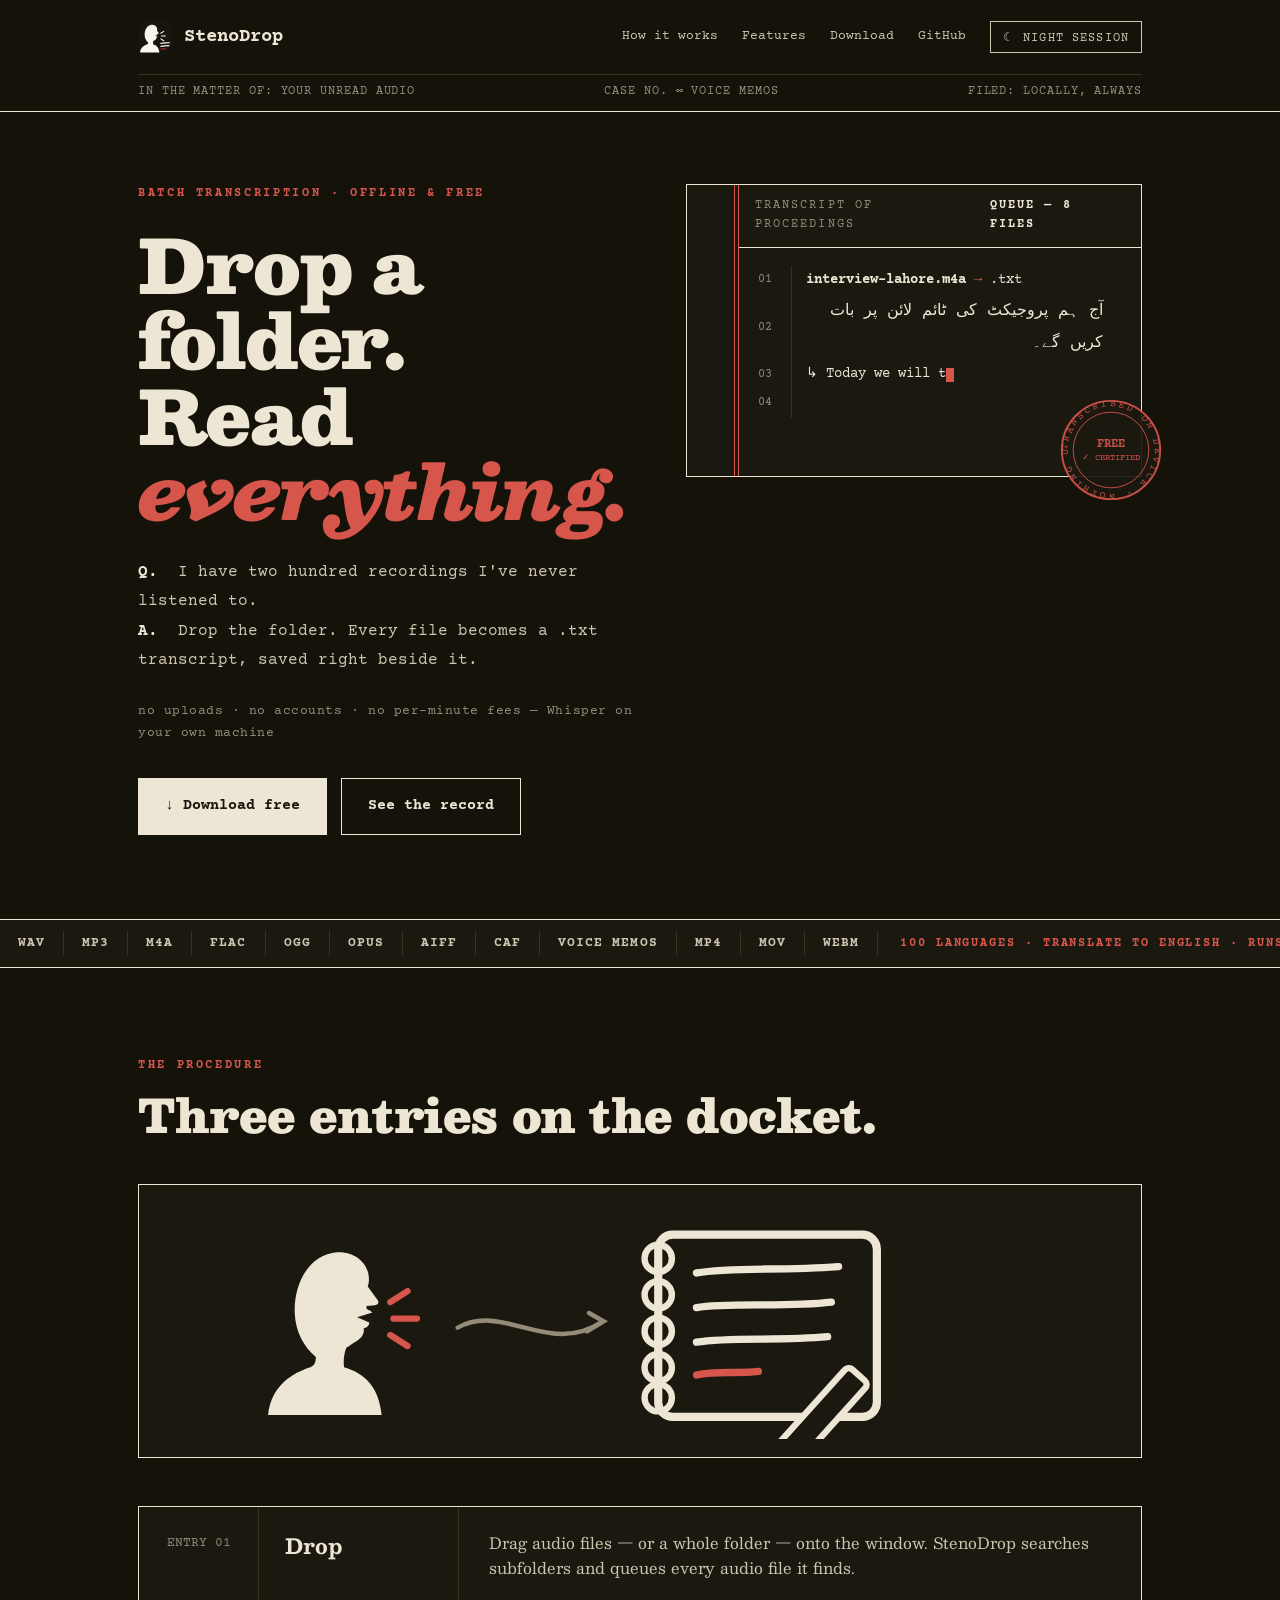
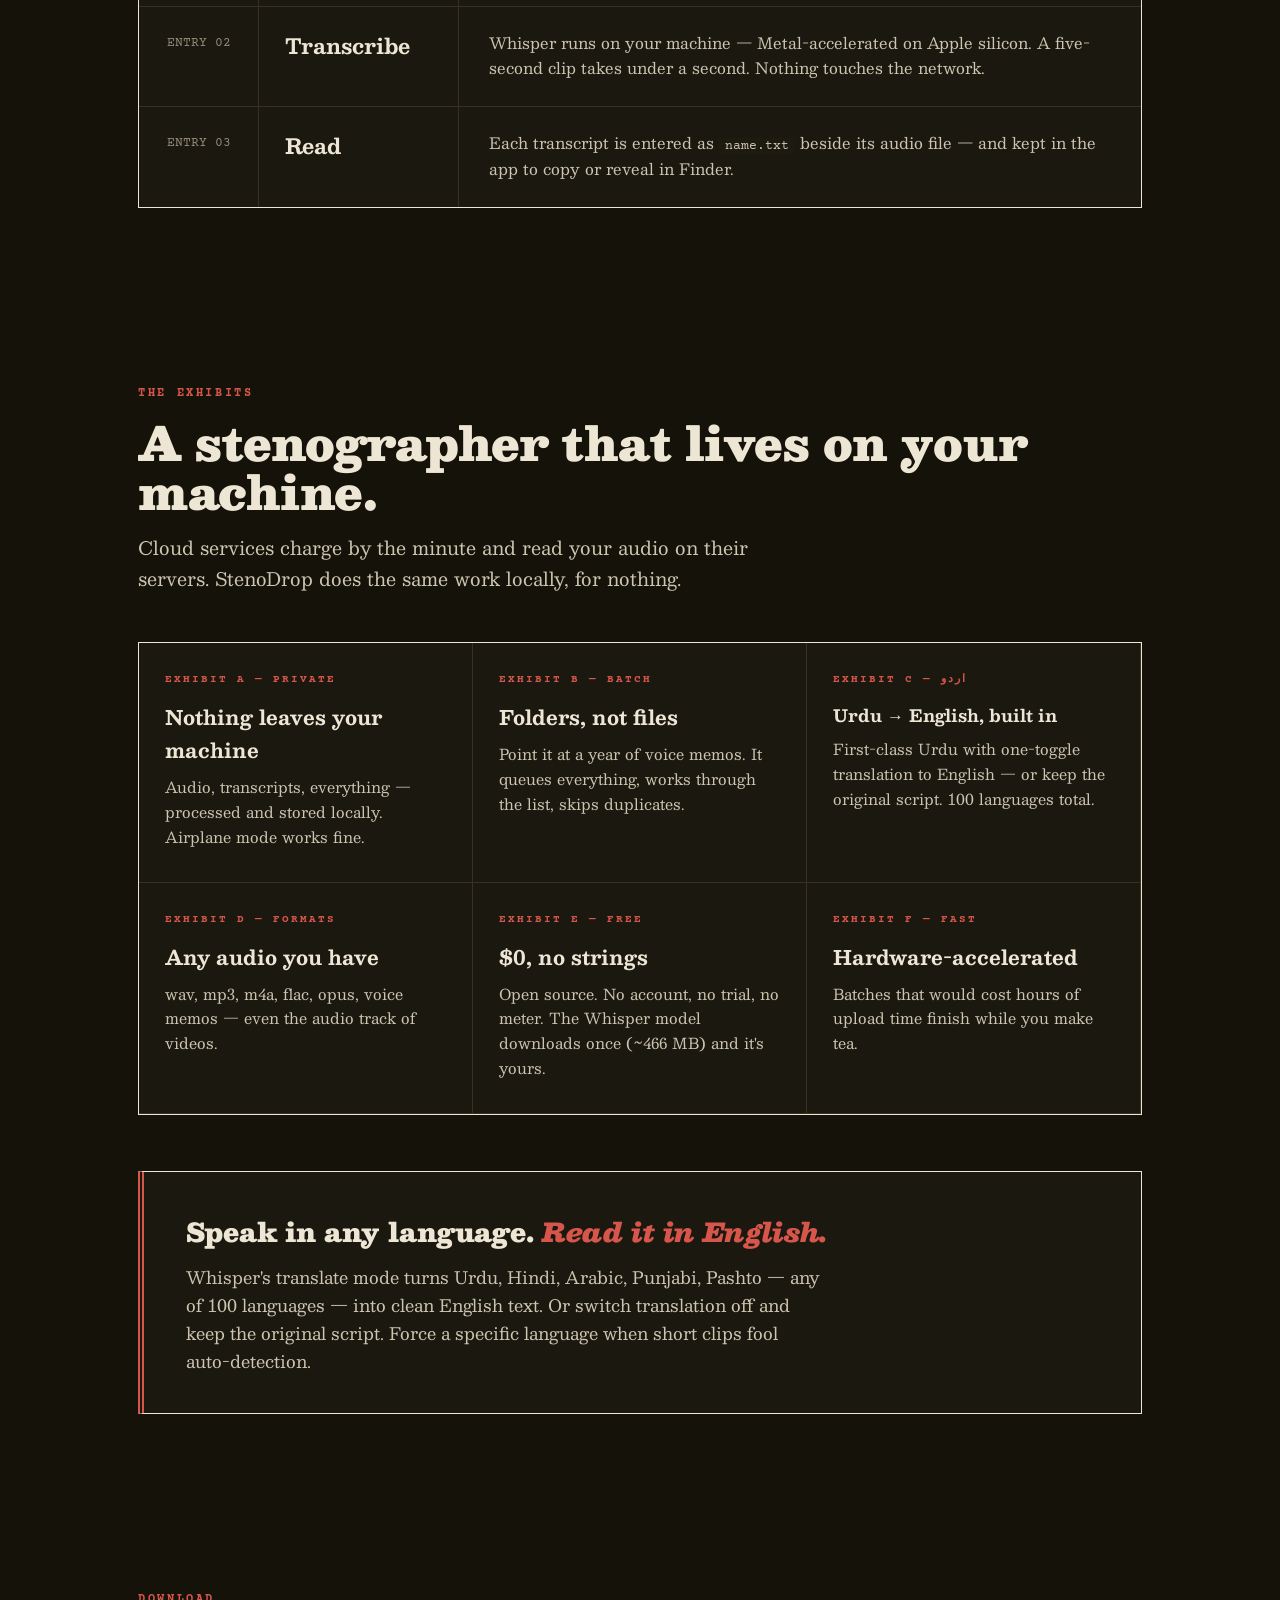
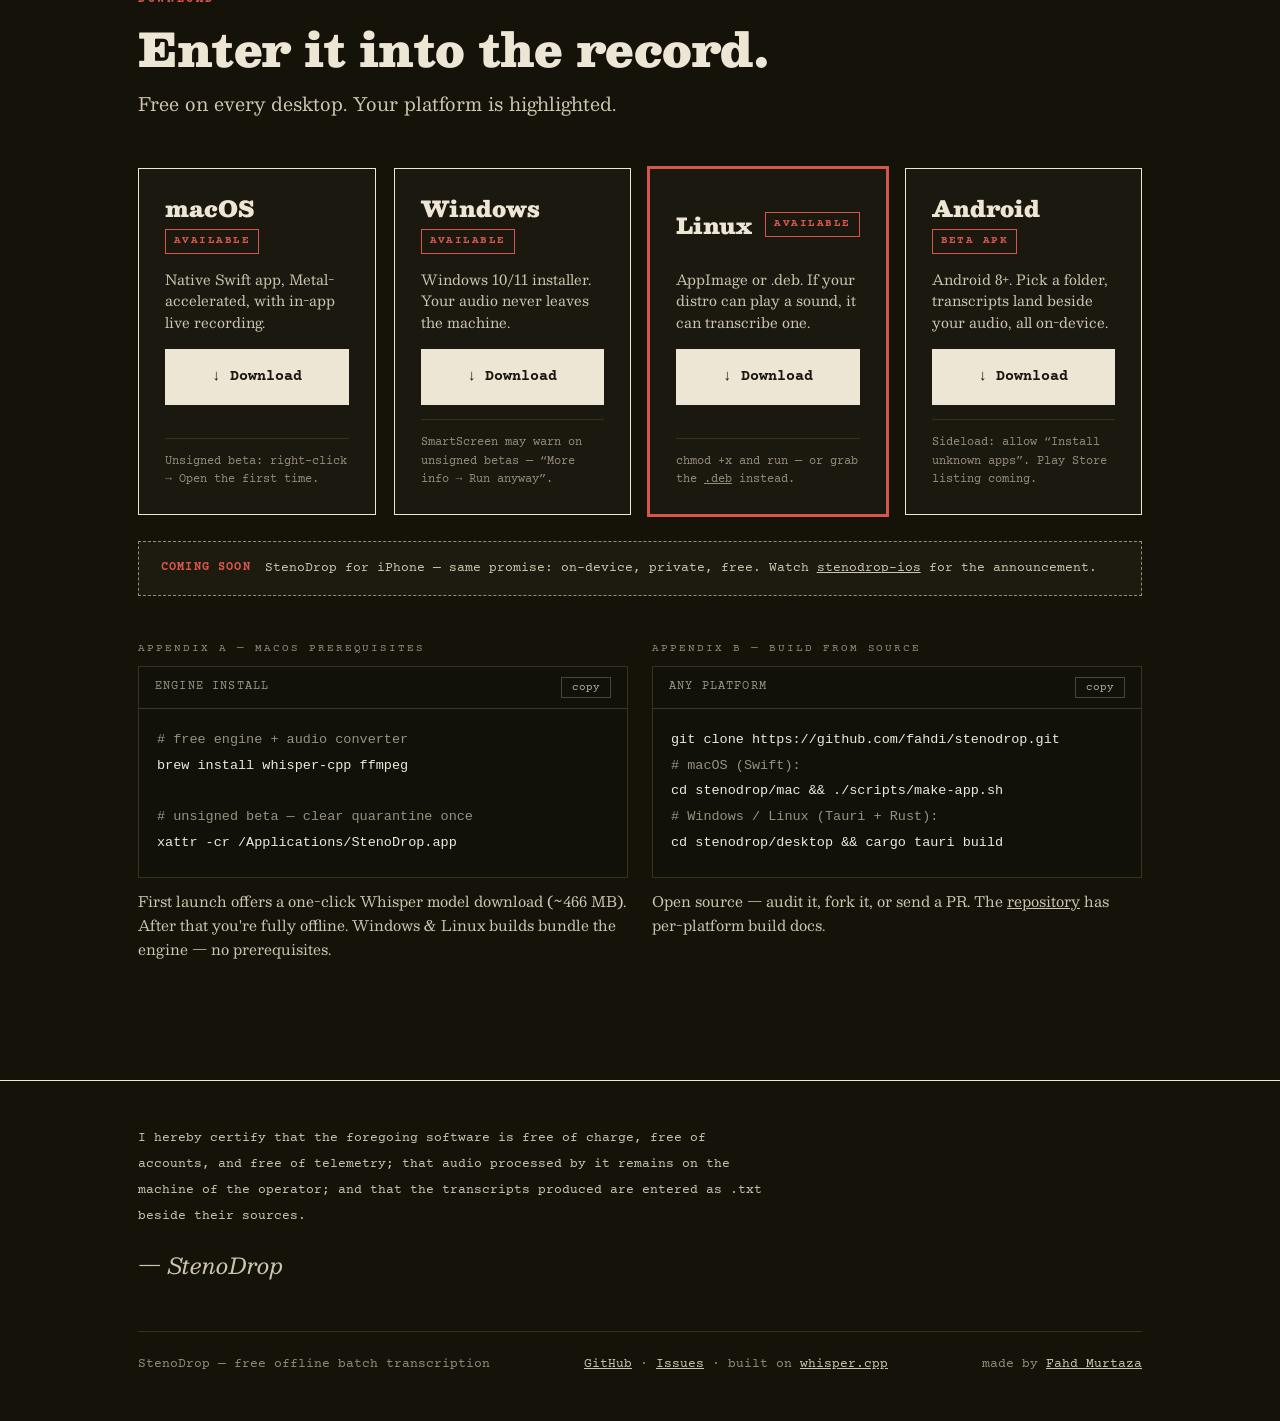
==== commit a92d4cb6: "fix(site): download section — even card heights, single-line buttons, bottom-anchored notes Root cau" ====
--- a/docs/index.html
+++ b/docs/index.html
@@ -3,10 +3,10 @@
 <head>
 <meta charset="UTF-8">
 <meta name="viewport" content="width=device-width, initial-scale=1.0">
-<title>StenoDrop — Free Offline Batch Audio Transcription for Mac, Windows & Linux</title>
-<meta name="description" content="Drop a folder of audio files on StenoDrop and get a .txt transcript next to every one. Free, offline, private — Whisper on your own machine. 100 languages, Urdu → English translation built in. Mac today, Windows & Linux in beta.">
+<title>StenoDrop — Free Offline Batch Audio Transcription for Mac, Windows, Linux & Android</title>
+<meta name="description" content="Drop a folder of audio files on StenoDrop and get a .txt transcript next to every one. Free, offline, private — Whisper on your own device. 100 languages, Urdu → English built in. Mac, Windows, Linux and Android.">
 <meta property="og:title" content="StenoDrop — drop a folder, read everything">
-<meta property="og:description" content="Free offline batch audio transcription. 100 languages, nothing leaves your machine. Mac, Windows & Linux.">
+<meta property="og:description" content="Free offline batch audio transcription. 100 languages, nothing leaves your device. Mac, Windows, Linux & Android.">
 <meta property="og:type" content="website">
 <meta property="og:url" content="https://fahdi.github.io/stenodrop/">
 <meta property="og:image" content="https://fahdi.github.io/stenodrop/og.png">
@@ -14,7 +14,7 @@
 <meta property="og:image:height" content="630">
 <meta name="twitter:card" content="summary_large_image">
 <meta name="twitter:title" content="StenoDrop — drop a folder, read everything">
-<meta name="twitter:description" content="Free offline batch audio transcription. 100 languages, Urdu → English built in. Mac, Windows & Linux.">
+<meta name="twitter:description" content="Free offline batch audio transcription. 100 languages, Urdu → English built in. Mac, Windows, Linux & Android.">
 <meta name="twitter:image" content="https://fahdi.github.io/stenodrop/og.png">
 <link rel="icon" href="favicon.svg" type="image/svg+xml">
 <script type="application/ld+json">
@@ -211,15 +211,15 @@
 .dl-cards{display:grid;grid-template-columns:repeat(4,1fr);gap:18px;margin-top:48px}
 @media(max-width:1020px){.dl-cards{grid-template-columns:repeat(2,1fr)}}
 @media(max-width:640px){.dl-cards{grid-template-columns:1fr}}
-.dl{border:1.5px solid var(--ink);background:var(--sheet);padding:26px 26px 30px;display:flex;flex-direction:column;gap:10px}
+.dl{border:1.5px solid var(--ink);background:var(--sheet);padding:26px 26px 24px;display:flex;flex-direction:column;gap:14px;min-height:100%}
 .dl.detected{outline:3px solid var(--red);outline-offset:-1.5px}
-.dl-os{display:flex;align-items:center;justify-content:space-between;flex-wrap:wrap;gap:8px}
-.dl-os h3{font-size:22px;font-weight:900}
+.dl-os{display:flex;align-items:center;justify-content:space-between;flex-wrap:wrap;gap:8px;min-height:60px}
+.dl-os h3{font-size:22px;font-weight:900;line-height:1.15}
 .dl-badge{font-family:var(--mono);font-size:10.5px;letter-spacing:.14em;text-transform:uppercase;border:1px solid var(--dim);color:var(--dim);padding:3px 8px;white-space:nowrap}
 .dl-badge.live{border-color:var(--red);color:var(--red);font-weight:700}
-.dl p{font-size:14px;color:var(--ink-2);flex:1}
-.dl .btn{justify-content:center}
-.dl-note{font-family:var(--mono);font-size:11.5px;color:var(--dim)}
+.dl p{font-size:14px;line-height:1.55;color:var(--ink-2);height:66px;overflow:hidden}
+.dl .btn{justify-content:center;white-space:nowrap}
+.dl-note{font-family:var(--mono);font-size:11.5px;line-height:1.6;color:var(--dim);margin-top:auto;padding-top:14px;border-top:1px solid var(--rule)}
 .dl-soon{margin-top:26px;border:1px dashed var(--dim);padding:16px 22px;display:flex;gap:14px;align-items:center;flex-wrap:wrap;font-family:var(--mono);font-size:13px;color:var(--ink-2);background:var(--paper-2)}
 .dl-soon b{color:var(--red);letter-spacing:.1em;text-transform:uppercase;font-size:11.5px}
 
@@ -447,26 +447,26 @@
   <div class="dl-cards rv">
     <div class="dl" id="dl-mac">
       <div class="dl-os"><h3>macOS</h3><span class="dl-badge live">Available</span></div>
-      <p>Native Swift app for macOS 14+. Fastest of the family — Metal-accelerated, plus in-app recording.</p>
-      <a class="btn btn-primary" id="mac-link" href="https://github.com/fahdi/stenodrop/releases/download/v0.2.0/StenoDrop-0.2.0-macos.zip">↓ Download for Mac</a>
+      <p>Native Swift app, Metal-accelerated, with in-app live recording.</p>
+      <a class="btn btn-primary" id="mac-link" href="https://github.com/fahdi/stenodrop/releases/download/v0.2.0/StenoDrop-0.2.0-macos.zip">↓ Download</a>
       <span class="dl-note">Unsigned beta: right-click → Open the first time.</span>
     </div>
     <div class="dl" id="dl-win">
       <div class="dl-os"><h3>Windows</h3><span class="dl-badge live" id="win-badge">Available</span></div>
-      <p>Windows 10/11 installer. Same engine, same rule: your audio never leaves the machine.</p>
-      <a class="btn btn-primary" id="win-link" href="https://github.com/fahdi/stenodrop/releases/download/v0.2.0/StenoDrop_0.2.0_x64-setup.exe">↓ Download for Windows</a>
+      <p>Windows 10/11 installer. Your audio never leaves the machine.</p>
+      <a class="btn btn-primary" id="win-link" href="https://github.com/fahdi/stenodrop/releases/download/v0.2.0/StenoDrop_0.2.0_x64-setup.exe">↓ Download</a>
       <span class="dl-note">SmartScreen may warn on unsigned betas — “More info → Run anyway”.</span>
     </div>
     <div class="dl" id="dl-linux">
       <div class="dl-os"><h3>Linux</h3><span class="dl-badge live" id="linux-badge">Available</span></div>
-      <p>AppImage and .deb. If your distro can play a sound, it can transcribe one.</p>
-      <a class="btn btn-primary" id="linux-link" href="https://github.com/fahdi/stenodrop/releases/download/v0.2.0/StenoDrop_0.2.0_amd64.AppImage">↓ Download AppImage</a>
-      <span class="dl-note">chmod +x and run — or grab the <a href="https://github.com/fahdi/stenodrop/releases/download/v0.2.0/StenoDrop_0.2.0_amd64.deb">.deb</a>.</span>
+      <p>AppImage or .deb. If your distro can play a sound, it can transcribe one.</p>
+      <a class="btn btn-primary" id="linux-link" href="https://github.com/fahdi/stenodrop/releases/download/v0.2.0/StenoDrop_0.2.0_amd64.AppImage">↓ Download</a>
+      <span class="dl-note">chmod +x and run — or grab the <a href="https://github.com/fahdi/stenodrop/releases/download/v0.2.0/StenoDrop_0.2.0_amd64.deb">.deb</a> instead.</span>
     </div>
     <div class="dl" id="dl-android">
       <div class="dl-os"><h3>Android</h3><span class="dl-badge live">Beta APK</span></div>
-      <p>Android 8+. Pick a folder, transcripts land beside your audio — all on-device.</p>
-      <a class="btn btn-primary" href="https://github.com/fahdi/stenodrop-android/releases/download/v0.1.0/StenoDrop-0.1.0-android.apk">↓ Download APK</a>
+      <p>Android 8+. Pick a folder, transcripts land beside your audio, all on-device.</p>
+      <a class="btn btn-primary" id="android-link" href="https://github.com/fahdi/stenodrop-android/releases/download/v0.1.1/StenoDrop-0.1.1-android.apk">↓ Download</a>
       <span class="dl-note">Sideload: allow “Install unknown apps”. Play Store listing coming.</span>
     </div>
   </div>
@@ -579,19 +579,21 @@
   document.getElementById(id)?.classList.add('detected');
 })();
 
-// wire download links to latest release assets (auto-upgrades when CI publishes)
-fetch('https://api.github.com/repos/fahdi/stenodrop/releases/latest')
-  .then(r=>r.ok?r.json():null)
-  .then(rel=>{
-    if(!rel||!rel.assets)return;
-    const find=re=>rel.assets.find(a=>re.test(a.name));
-    const mac=find(/\.zip$/i)||find(/\.dmg$/i);
-    const win=find(/\.(exe|msi)$/i);
-    const lin=find(/\.(AppImage|deb)$/i);
-    if(mac)document.getElementById('mac-link').href=mac.browser_download_url;
-    if(win){const l=document.getElementById('win-link');l.href=win.browser_download_url;l.textContent='↓ Download for Windows';l.classList.remove('btn-ghost');l.classList.add('btn-primary');document.getElementById('win-badge').textContent='Available';document.getElementById('win-badge').classList.add('live')}
-    if(lin){const l=document.getElementById('linux-link');l.href=lin.browser_download_url;l.textContent='↓ Download for Linux';l.classList.remove('btn-ghost');l.classList.add('btn-primary');document.getElementById('linux-badge').textContent='Available';document.getElementById('linux-badge').classList.add('live')}
-  }).catch(()=>{});
+// Keep download links pointed at each repo's actual latest release —
+// href only, so button labels/badges never drift from the consistent
+// "↓ Download" set in the markup above.
+function wireLatestRelease(repo, linkId, pick){
+  fetch(`https://api.github.com/repos/${repo}/releases/latest`)
+    .then(r=>r.ok?r.json():null)
+    .then(rel=>{
+      const asset = rel && rel.assets && pick(rel.assets);
+      if(asset) document.getElementById(linkId).href = asset.browser_download_url;
+    }).catch(()=>{});
+}
+wireLatestRelease('fahdi/stenodrop', 'mac-link', a => a.find(x=>/\.zip$/i.test(x.name)));
+wireLatestRelease('fahdi/stenodrop', 'win-link', a => a.find(x=>/\.(exe|msi)$/i.test(x.name)));
+wireLatestRelease('fahdi/stenodrop', 'linux-link', a => a.find(x=>/\.AppImage$/i.test(x.name)));
+wireLatestRelease('fahdi/stenodrop-android', 'android-link', a => a.find(x=>/\.apk$/i.test(x.name)));
 </script>
 </body>
 </html>
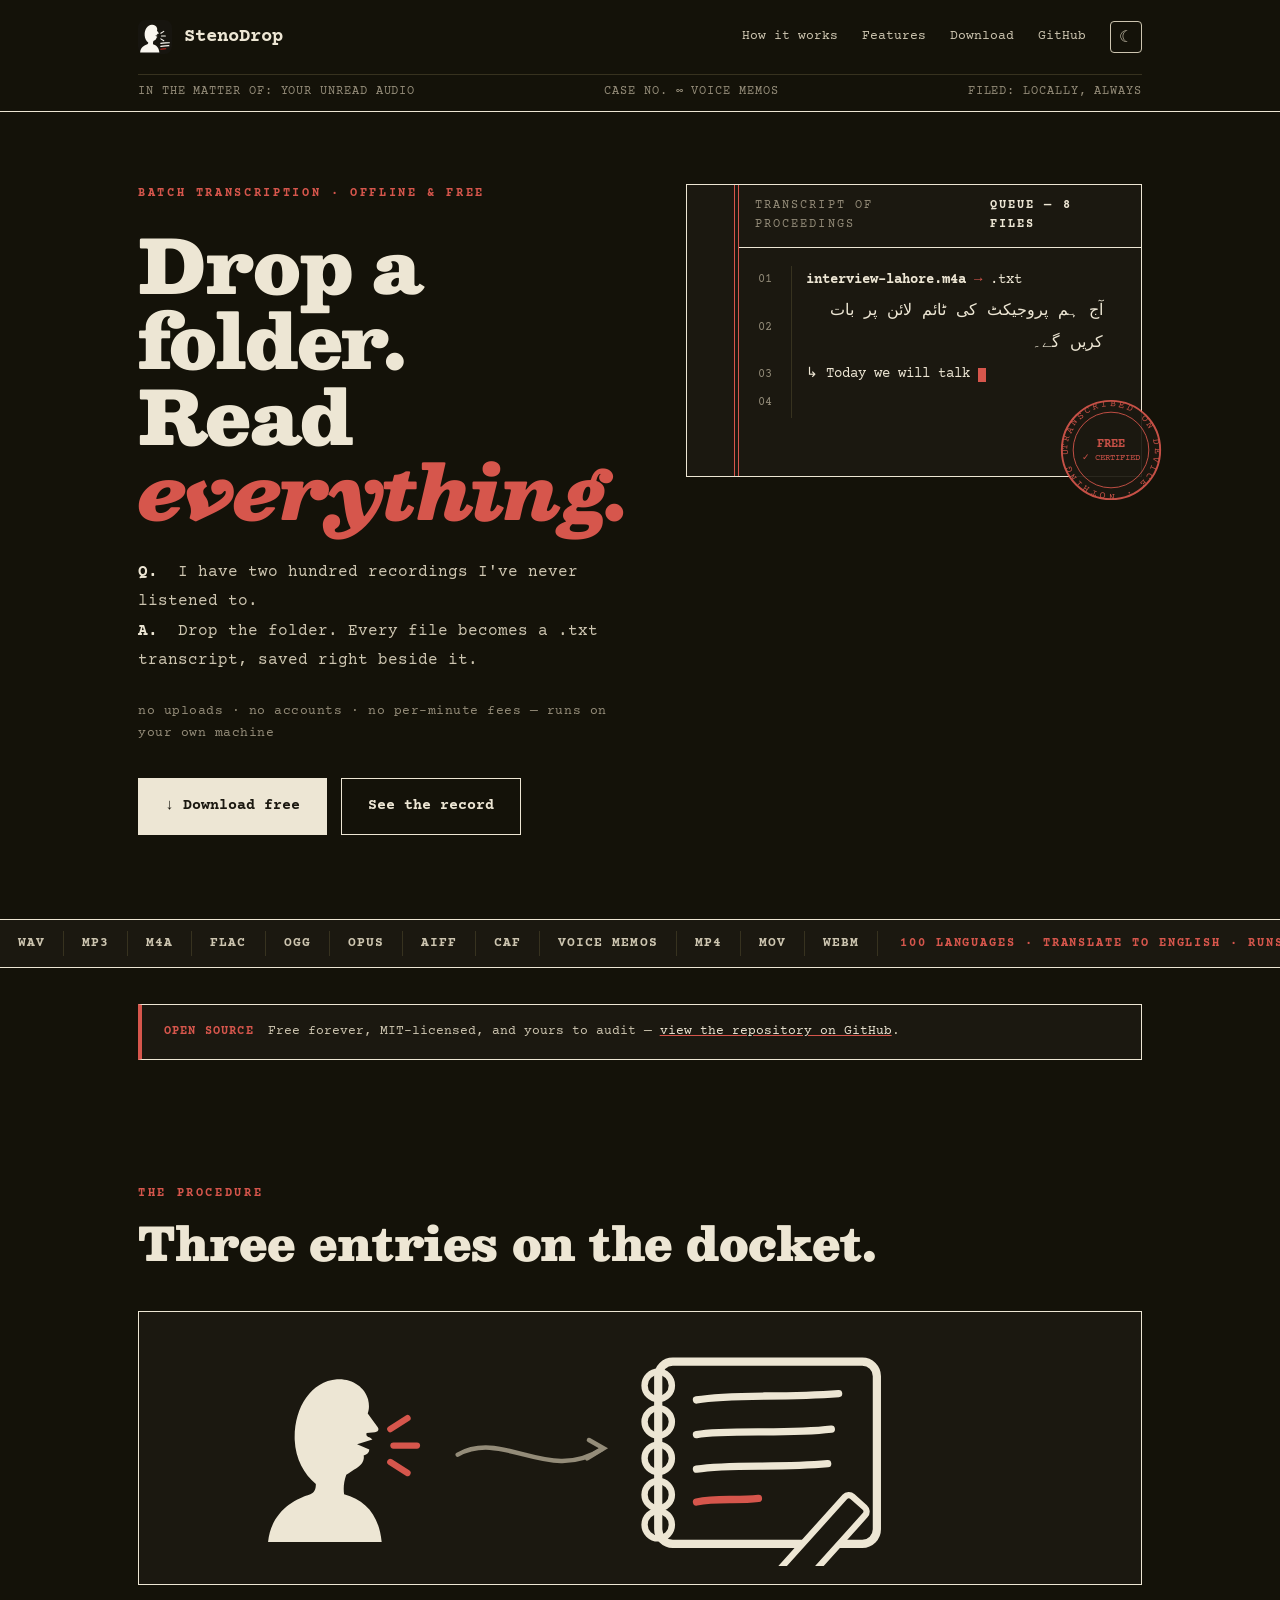
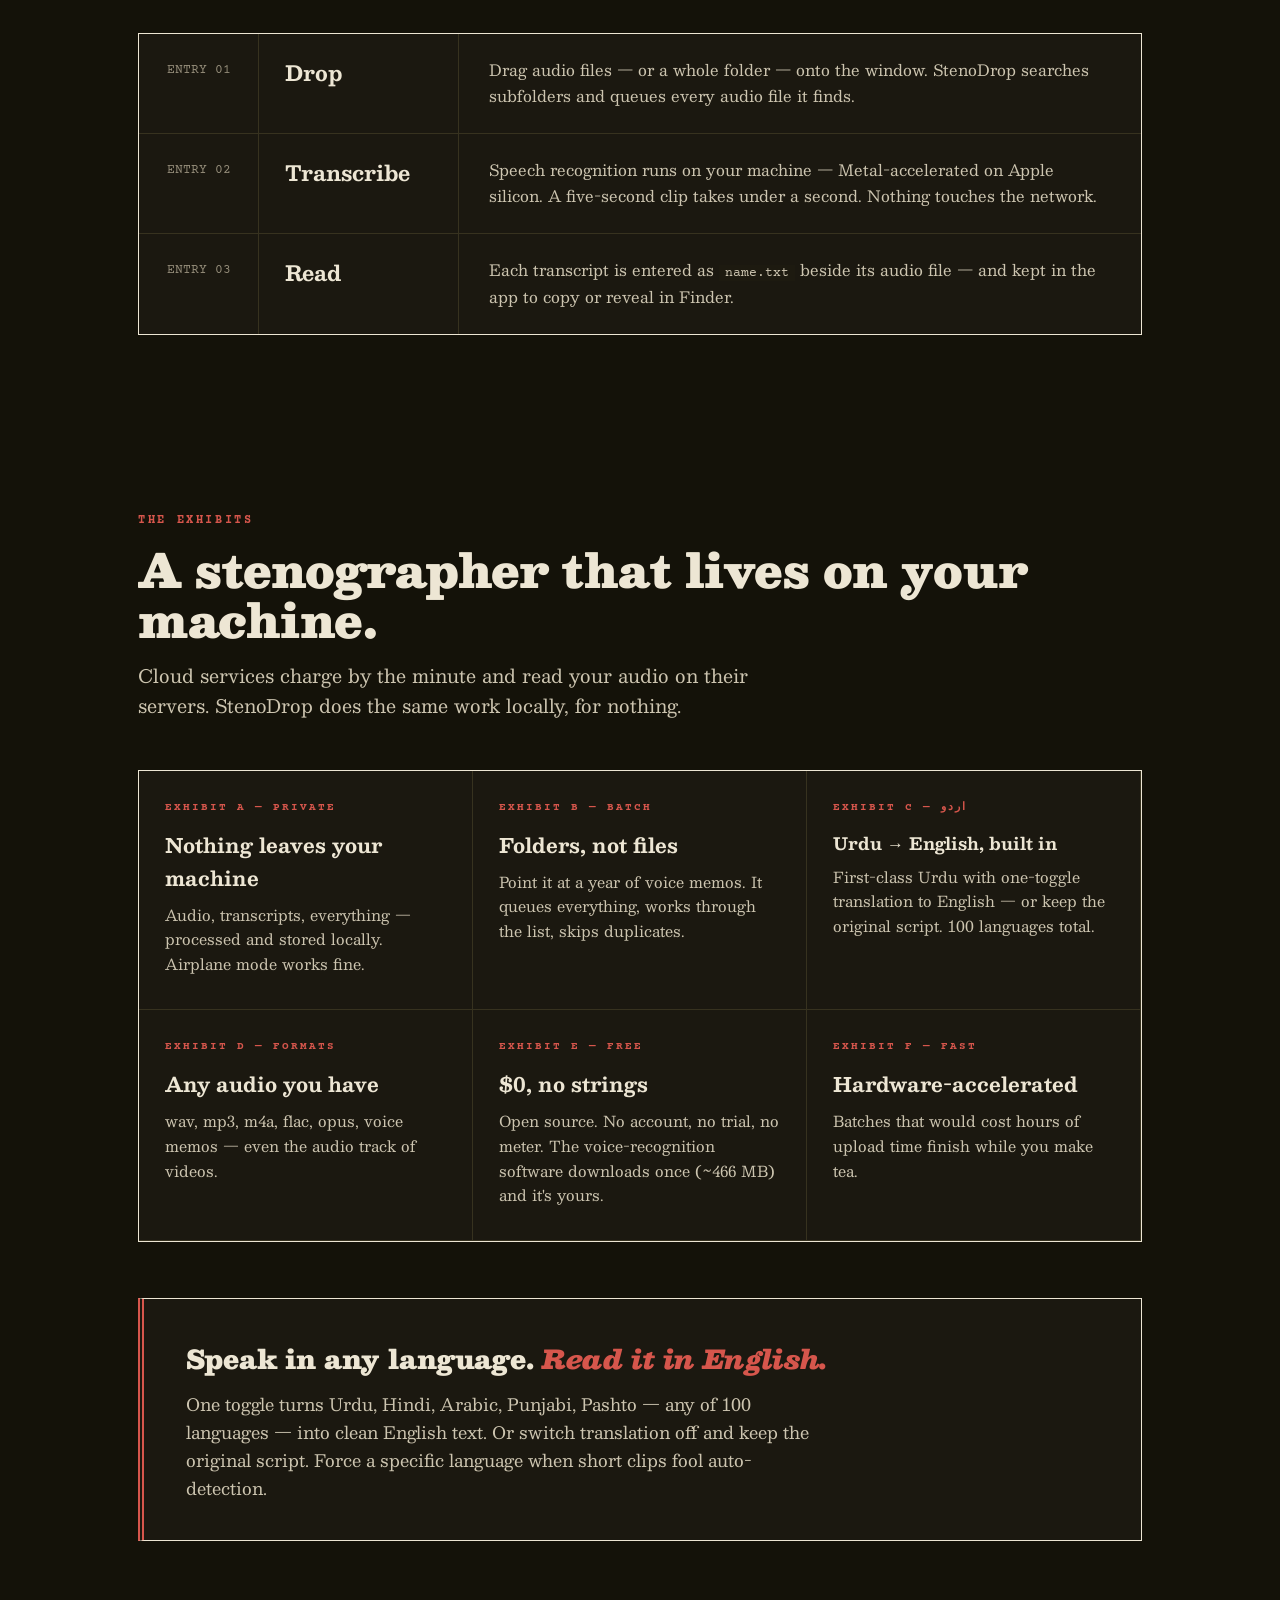
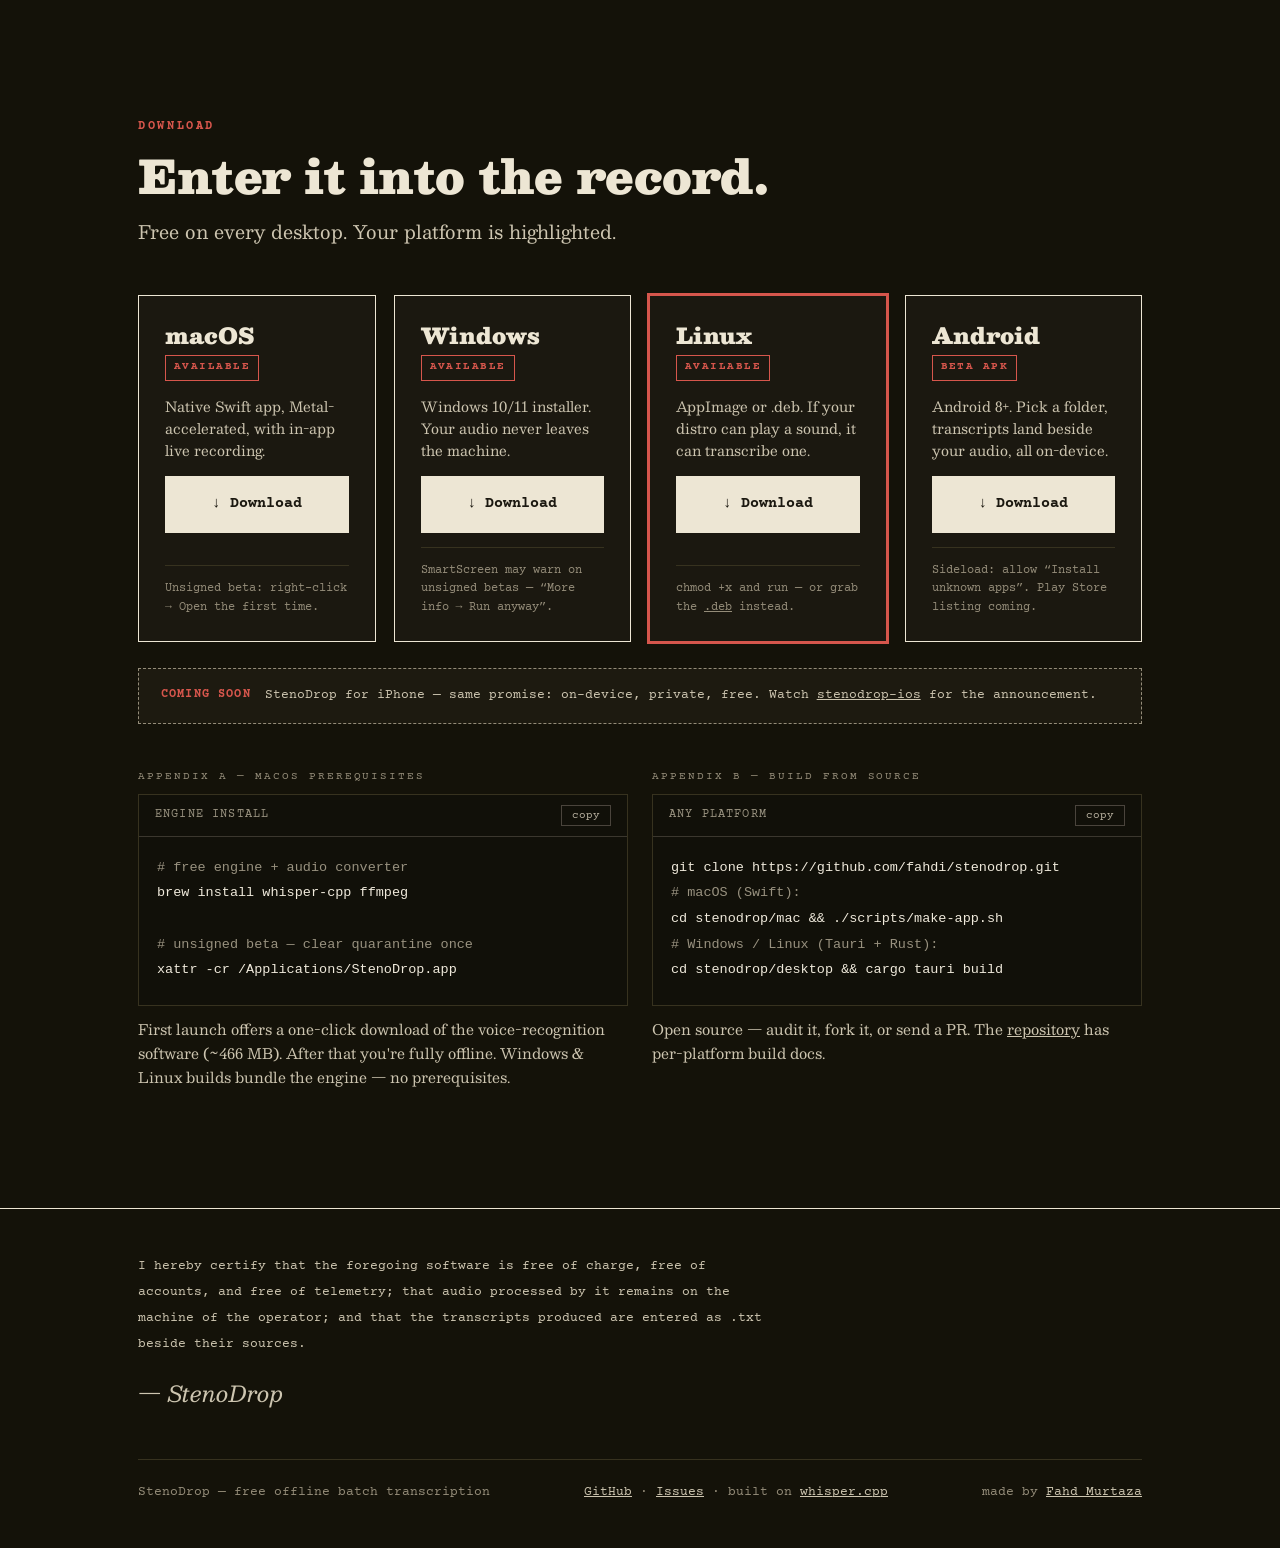
==== commit 50bf6751: "fix(site): Android download link -> v0.1.3 (launcher icon fix)" ====
--- a/docs/index.html
+++ b/docs/index.html
@@ -2,9 +2,9 @@
 <html lang="en">
 <head>
 <meta charset="UTF-8">
-<meta name="viewport" content="width=device-width, initial-scale=1.0">
+<meta name="viewport" content="width=device-width, initial-scale=1.0, maximum-scale=1.0, user-scalable=no">
 <title>StenoDrop — Free Offline Batch Audio Transcription for Mac, Windows, Linux & Android</title>
-<meta name="description" content="Drop a folder of audio files on StenoDrop and get a .txt transcript next to every one. Free, offline, private — Whisper on your own device. 100 languages, Urdu → English built in. Mac, Windows, Linux and Android.">
+<meta name="description" content="Drop a folder of audio files on StenoDrop and get a .txt transcript next to every one. Free, offline, private — runs entirely on your own device. 100 languages, Urdu → English built in. Mac, Windows, Linux and Android.">
 <meta property="og:title" content="StenoDrop — drop a folder, read everything">
 <meta property="og:description" content="Free offline batch audio transcription. 100 languages, nothing leaves your device. Mac, Windows, Linux & Android.">
 <meta property="og:type" content="website">
@@ -25,7 +25,7 @@
   "operatingSystem": "macOS 14+, Windows 10+, Linux, Android 8+",
   "applicationCategory": "UtilitiesApplication",
   "offers": { "@type": "Offer", "price": "0", "priceCurrency": "USD" },
-  "description": "Free offline batch audio transcription app. Drag and drop audio files or folders; transcripts are saved as .txt next to each file. Powered by Whisper, supports 100 languages including Urdu with translation to English.",
+  "description": "Free offline batch audio transcription app. Drag and drop audio files or folders; transcripts are saved as .txt next to each file. Runs entirely on-device, supports 100 languages including Urdu with translation to English.",
   "url": "https://fahdi.github.io/stenodrop/",
   "downloadUrl": "https://github.com/fahdi/stenodrop/releases/latest"
 }
@@ -70,8 +70,8 @@
   --red-2:#E4756C;
 }
 *{margin:0;padding:0;box-sizing:border-box}
-html{scroll-behavior:smooth}
-body{background:var(--paper);color:var(--ink);font-family:var(--slab);font-size:17px;line-height:1.65;overflow-x:clip}
+html{scroll-behavior:smooth;overflow-x:hidden;touch-action:pan-x pan-y}
+body{background:var(--paper);color:var(--ink);font-family:var(--slab);font-size:17px;line-height:1.65;overflow-x:clip;touch-action:pan-x pan-y;overflow-wrap:break-word}
 a{color:inherit}
 ::selection{background:var(--red);color:var(--sheet)}
 .wrap{max-width:1060px;margin:0 auto;padding:0 28px}
@@ -86,14 +86,14 @@
 .nav a:hover{color:var(--red);text-decoration:underline;text-underline-offset:4px}
 .theme-btn{
   cursor:pointer;background:none;border:1px solid var(--ink-2);color:var(--ink-2);
-  font-family:var(--mono);font-size:11.5px;letter-spacing:.1em;text-transform:uppercase;
-  padding:7px 12px;display:inline-flex;align-items:center;gap:7px;min-height:32px;
+  font-size:16px;line-height:1;
+  width:32px;height:32px;padding:0;display:inline-flex;align-items:center;justify-content:center;
+  border-radius:4px;flex:none;
 }
 .theme-btn:hover{border-color:var(--red);color:var(--red)}
 @media(max-width:720px){
   .head-in{flex-direction:column;align-items:flex-start;gap:12px}
-  .nav{gap:16px;font-size:12.5px}
-  .nav a:not(.nav-key){display:none}
+  .nav{gap:14px 18px;font-size:12.5px;row-gap:10px}
 }
 .case-line{
   border-top:1px solid var(--rule);font-family:var(--mono);font-size:11.5px;color:var(--dim);
@@ -118,9 +118,10 @@
 /* ---------- hero ---------- */
 .hero{padding-top:72px;padding-bottom:84px}
 .hero-grid{display:grid;grid-template-columns:1.05fr .95fr;gap:44px;align-items:start}
+.hero-grid>*{min-width:0}
 @media(max-width:900px){.hero-grid{grid-template-columns:1fr}}
 .kicker{font-family:var(--mono);font-size:12px;letter-spacing:.22em;text-transform:uppercase;color:var(--red);font-weight:700;margin-bottom:22px}
-h1{font-weight:900;font-size:clamp(44px,6.4vw,74px);line-height:1.02;letter-spacing:-.015em}
+h1{font-weight:900;font-size:clamp(44px,6.4vw,74px);line-height:1.02;letter-spacing:-.015em;overflow-wrap:break-word}
 h1 em{font-style:italic;color:var(--red)}
 .qa{font-family:var(--mono);font-size:15.5px;margin-top:30px;color:var(--ink-2);line-height:1.9}
 .qa b{font-weight:700;color:var(--ink)}
@@ -185,9 +186,9 @@
 .docket{margin-top:48px;border:1px solid var(--ink);background:var(--sheet)}
 .d-row{display:grid;grid-template-columns:120px 200px 1fr;border-bottom:1px solid var(--rule)}
 .d-row:last-child{border-bottom:none}
-.d-no{font-family:var(--mono);font-size:13px;color:var(--dim);padding:26px 0;text-align:center;border-right:1px solid var(--rule)}
-.d-act{font-family:var(--slab);font-weight:700;font-size:21px;padding:22px 26px;border-right:1px solid var(--rule)}
-.d-desc{padding:24px 30px;color:var(--ink-2);font-size:15.5px}
+.d-no{font-family:var(--mono);font-size:13px;color:var(--dim);padding:26px 0;text-align:center;border-right:1px solid var(--rule);min-width:0}
+.d-act{font-family:var(--slab);font-weight:700;font-size:21px;padding:22px 26px;border-right:1px solid var(--rule);min-width:0}
+.d-desc{padding:24px 30px;color:var(--ink-2);font-size:15.5px;min-width:0}
 .d-desc code{font-family:var(--mono);font-size:13px;background:var(--paper-2);padding:1px 6px}
 @media(max-width:760px){.d-row{grid-template-columns:64px 1fr}.d-desc{grid-column:1/3;border-top:1px dashed var(--rule)}}
 
@@ -195,7 +196,7 @@
 .exhibits{display:grid;grid-template-columns:repeat(3,1fr);gap:0;margin-top:48px;border:1px solid var(--ink);background:var(--sheet)}
 @media(max-width:880px){.exhibits{grid-template-columns:repeat(2,1fr)}}
 @media(max-width:600px){.exhibits{grid-template-columns:1fr}}
-.ex{padding:28px 26px 32px;border-right:1px solid var(--rule);border-bottom:1px solid var(--rule)}
+.ex{padding:28px 26px 32px;border-right:1px solid var(--rule);border-bottom:1px solid var(--rule);min-width:0}
 .ex-tag{font-family:var(--mono);font-size:11px;letter-spacing:.18em;color:var(--red);font-weight:700;margin-bottom:12px;text-transform:uppercase}
 .ex h3{font-size:20px;font-weight:700;margin-bottom:8px}
 .ex p{font-size:15px;color:var(--ink-2)}
@@ -211,9 +212,9 @@
 .dl-cards{display:grid;grid-template-columns:repeat(4,1fr);gap:18px;margin-top:48px}
 @media(max-width:1020px){.dl-cards{grid-template-columns:repeat(2,1fr)}}
 @media(max-width:640px){.dl-cards{grid-template-columns:1fr}}
-.dl{border:1.5px solid var(--ink);background:var(--sheet);padding:26px 26px 24px;display:flex;flex-direction:column;gap:14px;min-height:100%}
+.dl{border:1.5px solid var(--ink);background:var(--sheet);padding:26px 26px 24px;display:flex;flex-direction:column;gap:14px;min-height:100%;min-width:0}
 .dl.detected{outline:3px solid var(--red);outline-offset:-1.5px}
-.dl-os{display:flex;align-items:center;justify-content:space-between;flex-wrap:wrap;gap:8px;min-height:60px}
+.dl-os{display:flex;flex-direction:column;align-items:flex-start;gap:8px;min-height:60px}
 .dl-os h3{font-size:22px;font-weight:900;line-height:1.15}
 .dl-badge{font-family:var(--mono);font-size:10.5px;letter-spacing:.14em;text-transform:uppercase;border:1px solid var(--dim);color:var(--dim);padding:3px 8px;white-space:nowrap}
 .dl-badge.live{border-color:var(--red);color:var(--red);font-weight:700}
@@ -223,8 +224,20 @@
 .dl-soon{margin-top:26px;border:1px dashed var(--dim);padding:16px 22px;display:flex;gap:14px;align-items:center;flex-wrap:wrap;font-family:var(--mono);font-size:13px;color:var(--ink-2);background:var(--paper-2)}
 .dl-soon b{color:var(--red);letter-spacing:.1em;text-transform:uppercase;font-size:11.5px}
 
+.gh-banner{
+  display:flex;gap:14px;align-items:center;flex-wrap:wrap;
+  border:1px solid var(--ink);border-left:4px solid var(--red);
+  padding:16px 22px;margin:36px 0;background:var(--sheet);
+  font-family:var(--mono);font-size:13px;color:var(--ink-2);text-decoration:none;
+  transition:background .15s ease;
+}
+.gh-banner:hover{background:var(--paper-2)}
+.gh-banner b{color:var(--red);letter-spacing:.1em;text-transform:uppercase;font-size:11.5px}
+.gh-banner u{color:var(--ink);text-decoration-color:var(--red)}
+
 /* appendix terminals */
 .install-grid{display:grid;grid-template-columns:1fr 1fr;gap:24px;margin-top:44px}
+.install-grid>div{min-width:0}
 @media(max-width:820px){.install-grid{grid-template-columns:1fr}}
 .appendix-label{font-family:var(--mono);font-size:11px;letter-spacing:.18em;text-transform:uppercase;color:var(--dim);margin-bottom:8px}
 .term{background:#111009;font-family:var(--mono);font-size:13.5px;color:#EFE9DB;border:1px solid #111009}
@@ -252,7 +265,7 @@
   .hero{padding-top:48px;padding-bottom:60px}
   section{padding:60px 0}
   .statement{padding:26px 22px;border-left-width:4px}
-  .seal{width:86px;height:86px;right:-6px;bottom:-18px}
+  .seal{width:86px;height:86px;right:0;bottom:-18px}
   .case-line span:nth-child(2){display:none}
   .d-act{font-size:18px;padding:18px 18px}
   .d-desc{padding:18px 20px}
@@ -263,6 +276,7 @@
   .cta-row{flex-direction:column;align-items:stretch}
   .btn{justify-content:center}
   .exhibit-title{flex-direction:column;gap:2px}
+  .seal{width:72px;height:72px;bottom:-14px}
 }
 
 /* reveals */
@@ -308,7 +322,7 @@
         <p><b>Q.</b>&nbsp; I have two hundred recordings I've never listened to.</p>
         <p><b>A.</b>&nbsp; Drop the folder. Every file becomes a .txt transcript, saved right beside it.</p>
       </div>
-      <p class="meta-line rv in">no uploads · no accounts · no per-minute fees — Whisper on your own machine</p>
+      <p class="meta-line rv in">no uploads · no accounts · no per-minute fees — runs on your own machine</p>
       <div class="cta-row rv in">
         <a class="btn btn-primary" href="#download">↓ Download free</a>
         <a class="btn btn-ghost" href="#how">See the record</a>
@@ -355,6 +369,13 @@
 </div>
 
 <div class="wrap">
+  <a class="gh-banner rv" href="https://github.com/fahdi/stenodrop" target="_blank" rel="noopener">
+    <b>Open source</b>
+    <span>Free forever, MIT-licensed, and yours to audit — <u>view the repository on GitHub</u>.</span>
+  </a>
+</div>
+
+<div class="wrap">
 <section id="how">
   <div class="sec-label rv">The procedure</div>
   <h2 class="rv">Three entries on the docket.</h2>
@@ -411,7 +432,7 @@
     <div class="d-row">
       <div class="d-no">ENTRY 02</div>
       <div class="d-act">Transcribe</div>
-      <div class="d-desc">Whisper runs on your machine — Metal-accelerated on Apple silicon. A five-second clip takes under a second. Nothing touches the network.</div>
+      <div class="d-desc">Speech recognition runs on your machine — Metal-accelerated on Apple silicon. A five-second clip takes under a second. Nothing touches the network.</div>
     </div>
     <div class="d-row">
       <div class="d-no">ENTRY 03</div>
@@ -430,13 +451,13 @@
     <div class="ex"><div class="ex-tag">Exhibit B — Batch</div><h3>Folders, not files</h3><p>Point it at a year of voice memos. It queues everything, works through the list, skips duplicates.</p></div>
     <div class="ex"><div class="ex-tag">Exhibit C — اردو</div><h3 class="ur">Urdu → English, built in</h3><p>First-class Urdu with one-toggle translation to English — or keep the original script. 100 languages total.</p></div>
     <div class="ex"><div class="ex-tag">Exhibit D — Formats</div><h3>Any audio you have</h3><p>wav, mp3, m4a, flac, opus, voice memos — even the audio track of videos.</p></div>
-    <div class="ex"><div class="ex-tag">Exhibit E — Free</div><h3>$0, no strings</h3><p>Open source. No account, no trial, no meter. The Whisper model downloads once (~466 MB) and it's yours.</p></div>
+    <div class="ex"><div class="ex-tag">Exhibit E — Free</div><h3>$0, no strings</h3><p>Open source. No account, no trial, no meter. The voice-recognition software downloads once (~466 MB) and it's yours.</p></div>
     <div class="ex"><div class="ex-tag">Exhibit F — Fast</div><h3>Hardware-accelerated</h3><p>Batches that would cost hours of upload time finish while you make tea.</p></div>
   </div>
 
   <div class="statement rv">
     <h3>Speak in any language. <em>Read it in English.</em></h3>
-    <p>Whisper's translate mode turns Urdu, Hindi, Arabic, Punjabi, Pashto — any of 100 languages — into clean English text. Or switch translation off and keep the original script. Force a specific language when short clips fool auto-detection.</p>
+    <p>One toggle turns Urdu, Hindi, Arabic, Punjabi, Pashto — any of 100 languages — into clean English text. Or switch translation off and keep the original script. Force a specific language when short clips fool auto-detection.</p>
   </div>
 </section>
 
@@ -466,7 +487,7 @@
     <div class="dl" id="dl-android">
       <div class="dl-os"><h3>Android</h3><span class="dl-badge live">Beta APK</span></div>
       <p>Android 8+. Pick a folder, transcripts land beside your audio, all on-device.</p>
-      <a class="btn btn-primary" id="android-link" href="https://github.com/fahdi/stenodrop-android/releases/download/v0.1.1/StenoDrop-0.1.1-android.apk">↓ Download</a>
+      <a class="btn btn-primary" id="android-link" href="https://github.com/fahdi/stenodrop-android/releases/download/v0.1.3/StenoDrop-0.1.3-android.apk">↓ Download</a>
       <span class="dl-note">Sideload: allow “Install unknown apps”. Play Store listing coming.</span>
     </div>
   </div>
@@ -483,7 +504,7 @@
 <span class="c"># unsigned beta — clear quarantine once</span>
 xattr -cr /Applications/StenoDrop.app</pre>
       </div>
-      <p class="install-note">First launch offers a one-click Whisper model download (~466&nbsp;MB). After that you're fully offline. Windows &amp; Linux builds bundle the engine — no prerequisites.</p>
+      <p class="install-note">First launch offers a one-click download of the voice-recognition software (~466&nbsp;MB). After that you're fully offline. Windows &amp; Linux builds bundle the engine — no prerequisites.</p>
     </div>
     <div>
       <div class="appendix-label">Appendix B — build from source</div>
@@ -557,8 +578,10 @@
 const autoTheme=()=>{const h=new Date().getHours();return(h>=7&&h<19)?'light':'dark'};
 function paintTheme(){
   const t=document.documentElement.dataset.theme;
-  themeBtn.textContent=t==='dark'?'☾ Night session':'☀ Day session';
-  themeBtn.setAttribute('aria-label','Switch to '+(t==='dark'?'day':'night')+' theme');
+  themeBtn.textContent=t==='dark'?'☾':'☀';
+  const label='Switch to '+(t==='dark'?'day':'night')+' theme';
+  themeBtn.setAttribute('aria-label',label);
+  themeBtn.setAttribute('title',label);
   document.querySelector('meta[name="theme-color"]').setAttribute('content',t==='dark'?'#141209':'#FAF7F0');
 }
 themeBtn.addEventListener('click',()=>{
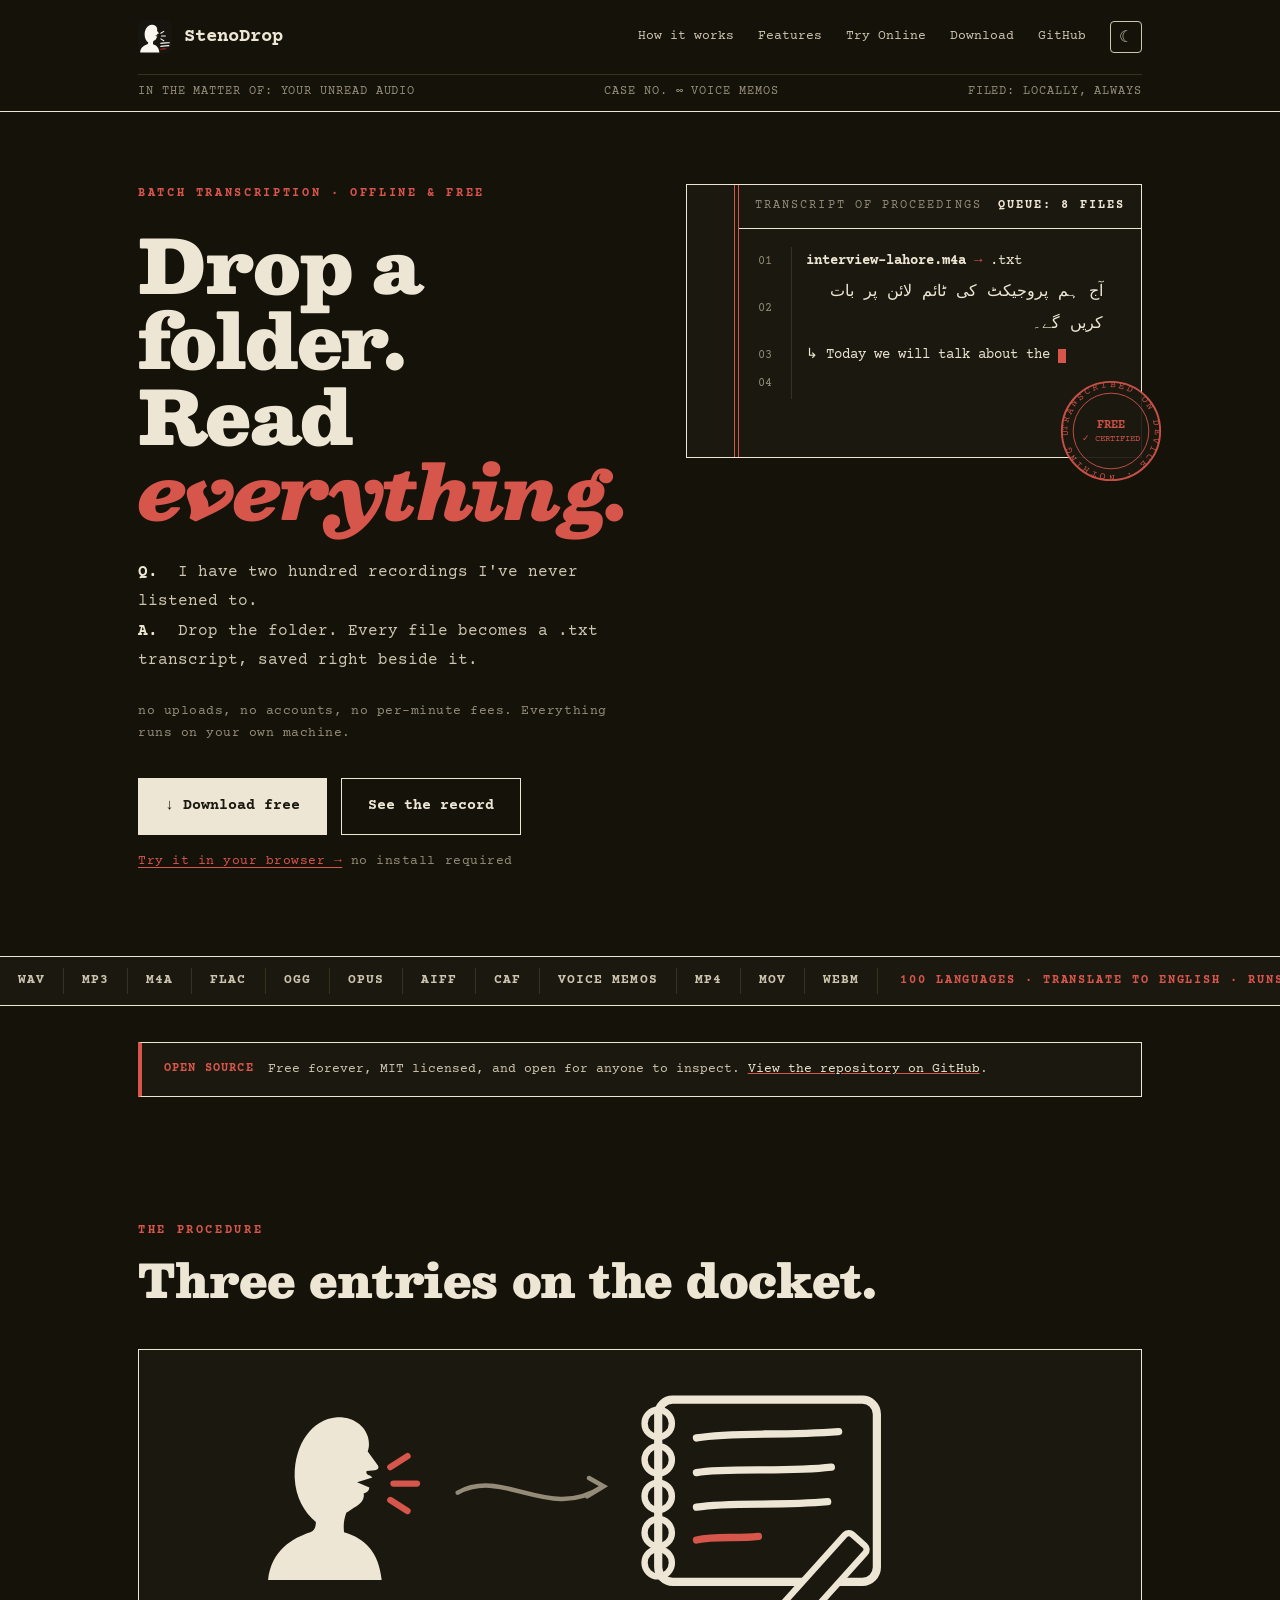
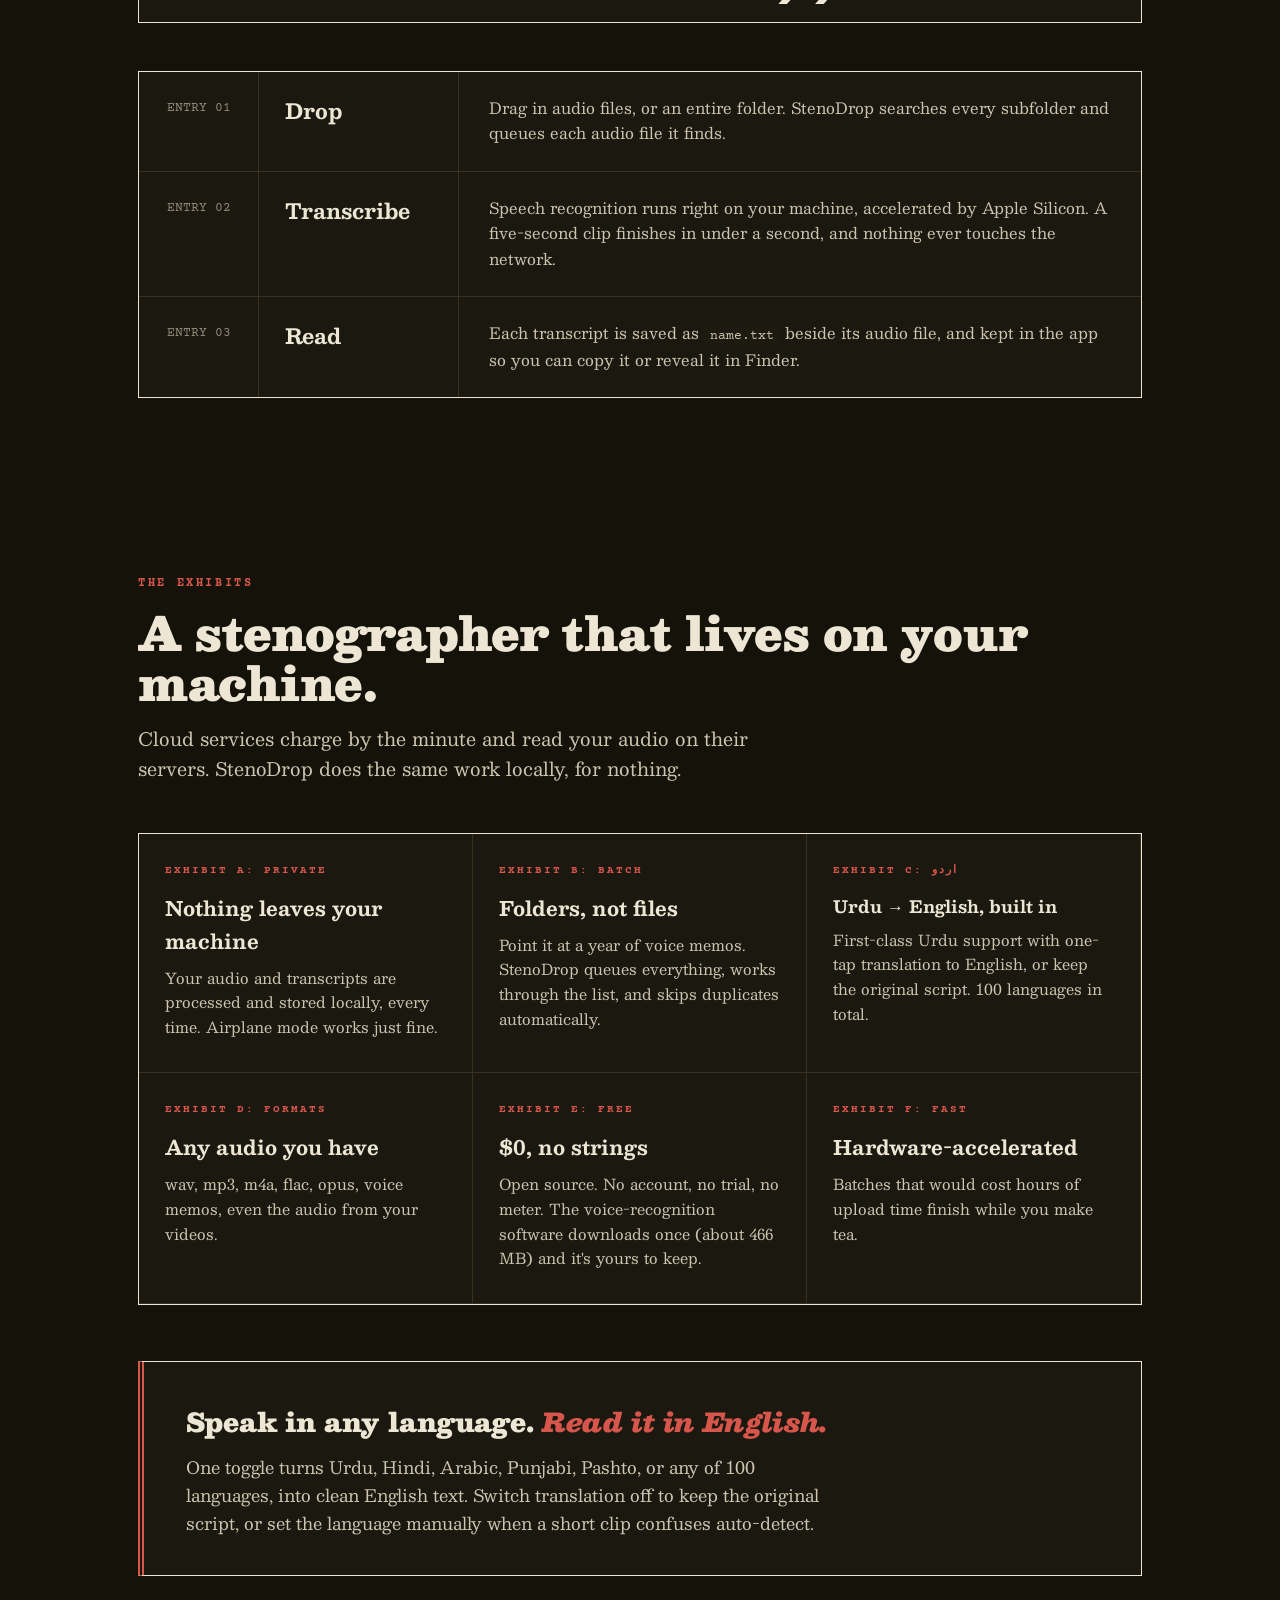
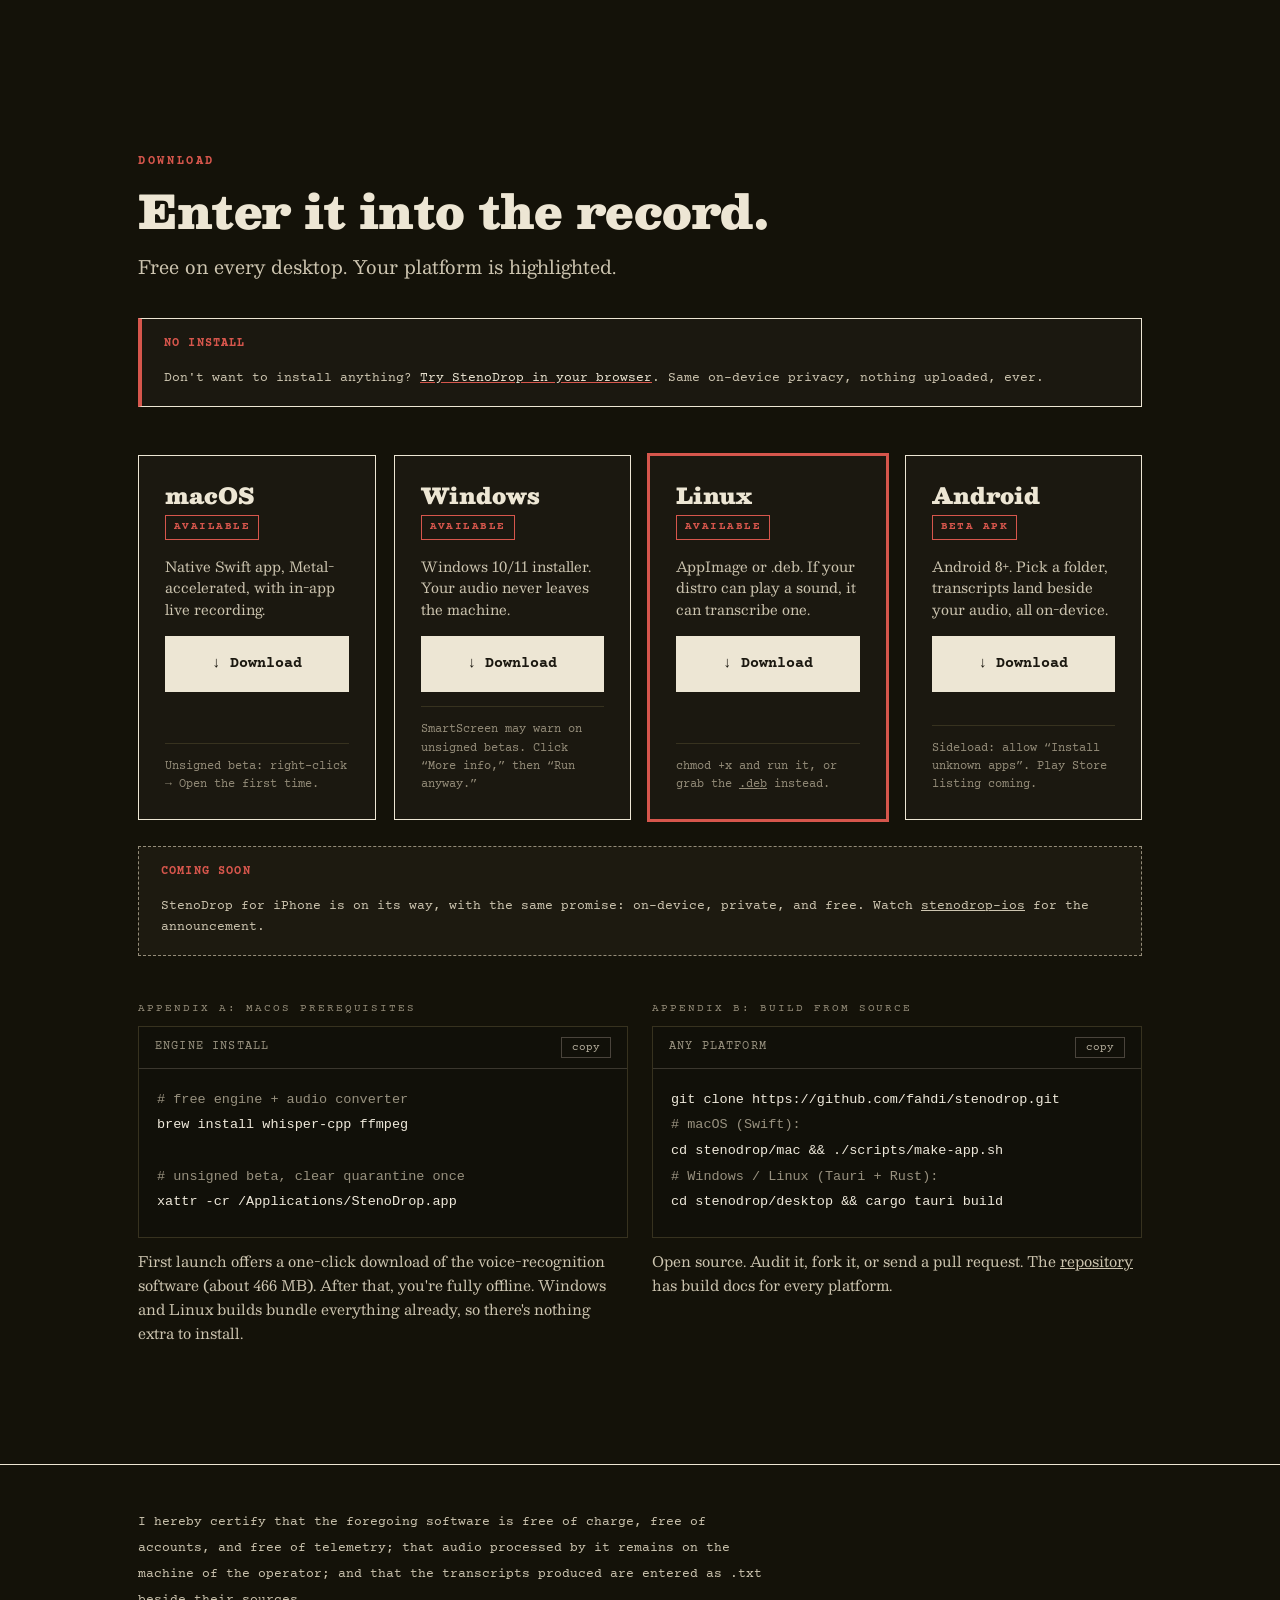
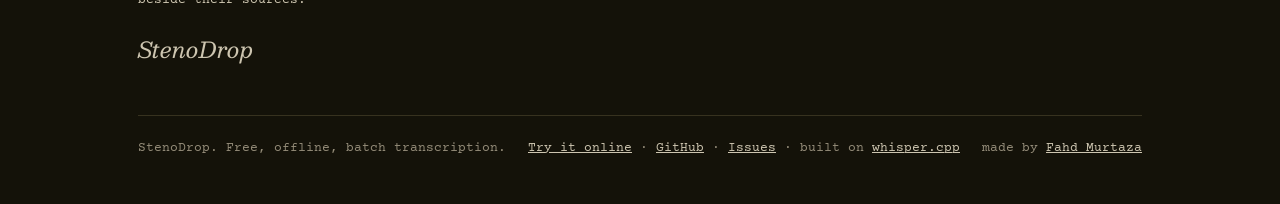
==== commit c1a602dc: "fix(site): link the web app from the main nav, footer, and root README Previously only reachable fro" ====
--- a/docs/index.html
+++ b/docs/index.html
@@ -3,18 +3,18 @@
 <head>
 <meta charset="UTF-8">
 <meta name="viewport" content="width=device-width, initial-scale=1.0, maximum-scale=1.0, user-scalable=no">
-<title>StenoDrop — Free Offline Batch Audio Transcription for Mac, Windows, Linux & Android</title>
-<meta name="description" content="Drop a folder of audio files on StenoDrop and get a .txt transcript next to every one. Free, offline, private — runs entirely on your own device. 100 languages, Urdu → English built in. Mac, Windows, Linux and Android.">
-<meta property="og:title" content="StenoDrop — drop a folder, read everything">
-<meta property="og:description" content="Free offline batch audio transcription. 100 languages, nothing leaves your device. Mac, Windows, Linux & Android.">
+<title>StenoDrop: Free Offline Audio Transcription for Mac, Windows, Linux and Android</title>
+<meta name="description" content="Drop a folder of audio files on StenoDrop and get a .txt transcript next to every one. Free, offline, and private. Works in 100 languages, with instant Urdu to English translation. Available for Mac, Windows, Linux, and Android.">
+<meta property="og:title" content="StenoDrop: drop a folder, read everything">
+<meta property="og:description" content="Free offline batch audio transcription. 100 languages, nothing leaves your device. Mac, Windows, Linux, and Android.">
 <meta property="og:type" content="website">
 <meta property="og:url" content="https://fahdi.github.io/stenodrop/">
 <meta property="og:image" content="https://fahdi.github.io/stenodrop/og.png">
 <meta property="og:image:width" content="1200">
 <meta property="og:image:height" content="630">
 <meta name="twitter:card" content="summary_large_image">
-<meta name="twitter:title" content="StenoDrop — drop a folder, read everything">
-<meta name="twitter:description" content="Free offline batch audio transcription. 100 languages, Urdu → English built in. Mac, Windows, Linux & Android.">
+<meta name="twitter:title" content="StenoDrop: drop a folder, read everything">
+<meta name="twitter:description" content="Free offline batch audio transcription. 100 languages, Urdu to English translation built in. Mac, Windows, Linux, and Android.">
 <meta name="twitter:image" content="https://fahdi.github.io/stenodrop/og.png">
 <link rel="icon" href="favicon.svg" type="image/svg+xml">
 <script type="application/ld+json">
@@ -301,6 +301,7 @@
     <nav class="nav">
       <a href="#how">How it works</a>
       <a href="#features">Features</a>
+      <a class="nav-key" href="app/index.html">Try Online</a>
       <a class="nav-key" href="#download">Download</a>
       <a class="nav-key" href="https://github.com/fahdi/stenodrop">GitHub</a>
       <button class="theme-btn" id="theme-btn" aria-live="polite"></button>
@@ -322,16 +323,17 @@
         <p><b>Q.</b>&nbsp; I have two hundred recordings I've never listened to.</p>
         <p><b>A.</b>&nbsp; Drop the folder. Every file becomes a .txt transcript, saved right beside it.</p>
       </div>
-      <p class="meta-line rv in">no uploads · no accounts · no per-minute fees — runs on your own machine</p>
+      <p class="meta-line rv in">no uploads, no accounts, no per-minute fees. Everything runs on your own machine.</p>
       <div class="cta-row rv in">
         <a class="btn btn-primary" href="#download">↓ Download free</a>
         <a class="btn btn-ghost" href="#how">See the record</a>
       </div>
+      <p class="meta-line rv in" style="margin:16px 0 0"><a href="app/index.html" style="color:var(--red);text-decoration:underline;text-underline-offset:3px">Try it in your browser →</a> no install required</p>
     </div>
     <div class="pleading exhibit rv in">
       <div class="gutter" aria-hidden="true"></div>
       <div style="padding-left:52px">
-        <div class="exhibit-title"><span>Transcript of proceedings</span><b>QUEUE — 8 FILES</b></div>
+        <div class="exhibit-title"><span>Transcript of proceedings</span><b>QUEUE: 8 FILES</b></div>
         <div class="t-lines">
           <div class="t-line"><div class="t-body t-file"><b>interview-lahore.m4a</b> <span class="to">→</span> .txt</div></div>
           <div class="t-line"><div class="t-body t-ur" id="line-ur"></div></div>
@@ -371,7 +373,7 @@
 <div class="wrap">
   <a class="gh-banner rv" href="https://github.com/fahdi/stenodrop" target="_blank" rel="noopener">
     <b>Open source</b>
-    <span>Free forever, MIT-licensed, and yours to audit — <u>view the repository on GitHub</u>.</span>
+    <span>Free forever, MIT licensed, and open for anyone to inspect. <u>View the repository on GitHub</u>.</span>
   </a>
 </div>
 
@@ -427,17 +429,17 @@
     <div class="d-row">
       <div class="d-no">ENTRY 01</div>
       <div class="d-act">Drop</div>
-      <div class="d-desc">Drag audio files — or a whole folder — onto the window. StenoDrop searches subfolders and queues every audio file it finds.</div>
+      <div class="d-desc">Drag in audio files, or an entire folder. StenoDrop searches every subfolder and queues each audio file it finds.</div>
     </div>
     <div class="d-row">
       <div class="d-no">ENTRY 02</div>
       <div class="d-act">Transcribe</div>
-      <div class="d-desc">Speech recognition runs on your machine — Metal-accelerated on Apple silicon. A five-second clip takes under a second. Nothing touches the network.</div>
+      <div class="d-desc">Speech recognition runs right on your machine, accelerated by Apple Silicon. A five-second clip finishes in under a second, and nothing ever touches the network.</div>
     </div>
     <div class="d-row">
       <div class="d-no">ENTRY 03</div>
       <div class="d-act">Read</div>
-      <div class="d-desc">Each transcript is entered as <code>name.txt</code> beside its audio file — and kept in the app to copy or reveal in Finder.</div>
+      <div class="d-desc">Each transcript is saved as <code>name.txt</code> beside its audio file, and kept in the app so you can copy it or reveal it in Finder.</div>
     </div>
   </div>
 </section>
@@ -447,17 +449,17 @@
   <h2 class="rv">A stenographer that lives on your machine.</h2>
   <p class="lede rv">Cloud services charge by the minute and read your audio on their servers. StenoDrop does the same work locally, for nothing.</p>
   <div class="exhibits rv">
-    <div class="ex"><div class="ex-tag">Exhibit A — Private</div><h3>Nothing leaves your machine</h3><p>Audio, transcripts, everything — processed and stored locally. Airplane mode works fine.</p></div>
-    <div class="ex"><div class="ex-tag">Exhibit B — Batch</div><h3>Folders, not files</h3><p>Point it at a year of voice memos. It queues everything, works through the list, skips duplicates.</p></div>
-    <div class="ex"><div class="ex-tag">Exhibit C — اردو</div><h3 class="ur">Urdu → English, built in</h3><p>First-class Urdu with one-toggle translation to English — or keep the original script. 100 languages total.</p></div>
-    <div class="ex"><div class="ex-tag">Exhibit D — Formats</div><h3>Any audio you have</h3><p>wav, mp3, m4a, flac, opus, voice memos — even the audio track of videos.</p></div>
-    <div class="ex"><div class="ex-tag">Exhibit E — Free</div><h3>$0, no strings</h3><p>Open source. No account, no trial, no meter. The voice-recognition software downloads once (~466 MB) and it's yours.</p></div>
-    <div class="ex"><div class="ex-tag">Exhibit F — Fast</div><h3>Hardware-accelerated</h3><p>Batches that would cost hours of upload time finish while you make tea.</p></div>
+    <div class="ex"><div class="ex-tag">Exhibit A: Private</div><h3>Nothing leaves your machine</h3><p>Your audio and transcripts are processed and stored locally, every time. Airplane mode works just fine.</p></div>
+    <div class="ex"><div class="ex-tag">Exhibit B: Batch</div><h3>Folders, not files</h3><p>Point it at a year of voice memos. StenoDrop queues everything, works through the list, and skips duplicates automatically.</p></div>
+    <div class="ex"><div class="ex-tag">Exhibit C: اردو</div><h3 class="ur">Urdu → English, built in</h3><p>First-class Urdu support with one-tap translation to English, or keep the original script. 100 languages in total.</p></div>
+    <div class="ex"><div class="ex-tag">Exhibit D: Formats</div><h3>Any audio you have</h3><p>wav, mp3, m4a, flac, opus, voice memos, even the audio from your videos.</p></div>
+    <div class="ex"><div class="ex-tag">Exhibit E: Free</div><h3>$0, no strings</h3><p>Open source. No account, no trial, no meter. The voice-recognition software downloads once (about 466 MB) and it's yours to keep.</p></div>
+    <div class="ex"><div class="ex-tag">Exhibit F: Fast</div><h3>Hardware-accelerated</h3><p>Batches that would cost hours of upload time finish while you make tea.</p></div>
   </div>
 
   <div class="statement rv">
     <h3>Speak in any language. <em>Read it in English.</em></h3>
-    <p>One toggle turns Urdu, Hindi, Arabic, Punjabi, Pashto — any of 100 languages — into clean English text. Or switch translation off and keep the original script. Force a specific language when short clips fool auto-detection.</p>
+    <p>One toggle turns Urdu, Hindi, Arabic, Punjabi, Pashto, or any of 100 languages, into clean English text. Switch translation off to keep the original script, or set the language manually when a short clip confuses auto-detect.</p>
   </div>
 </section>
 
@@ -465,6 +467,12 @@
   <div class="sec-label rv">Download</div>
   <h2 class="rv">Enter it into the record.</h2>
   <p class="lede rv">Free on every desktop. Your platform is highlighted.</p>
+
+  <a class="gh-banner rv" href="app/index.html">
+    <b>No install</b>
+    <span>Don't want to install anything? <u>Try StenoDrop in your browser</u>. Same on-device privacy, nothing uploaded, ever.</span>
+  </a>
+
   <div class="dl-cards rv">
     <div class="dl" id="dl-mac">
       <div class="dl-os"><h3>macOS</h3><span class="dl-badge live">Available</span></div>
@@ -476,38 +484,38 @@
       <div class="dl-os"><h3>Windows</h3><span class="dl-badge live" id="win-badge">Available</span></div>
       <p>Windows 10/11 installer. Your audio never leaves the machine.</p>
       <a class="btn btn-primary" id="win-link" href="https://github.com/fahdi/stenodrop/releases/download/v0.2.0/StenoDrop_0.2.0_x64-setup.exe">↓ Download</a>
-      <span class="dl-note">SmartScreen may warn on unsigned betas — “More info → Run anyway”.</span>
+      <span class="dl-note">SmartScreen may warn on unsigned betas. Click “More info,” then “Run anyway.”</span>
     </div>
     <div class="dl" id="dl-linux">
       <div class="dl-os"><h3>Linux</h3><span class="dl-badge live" id="linux-badge">Available</span></div>
       <p>AppImage or .deb. If your distro can play a sound, it can transcribe one.</p>
       <a class="btn btn-primary" id="linux-link" href="https://github.com/fahdi/stenodrop/releases/download/v0.2.0/StenoDrop_0.2.0_amd64.AppImage">↓ Download</a>
-      <span class="dl-note">chmod +x and run — or grab the <a href="https://github.com/fahdi/stenodrop/releases/download/v0.2.0/StenoDrop_0.2.0_amd64.deb">.deb</a> instead.</span>
+      <span class="dl-note">chmod +x and run it, or grab the <a href="https://github.com/fahdi/stenodrop/releases/download/v0.2.0/StenoDrop_0.2.0_amd64.deb">.deb</a> instead.</span>
     </div>
     <div class="dl" id="dl-android">
       <div class="dl-os"><h3>Android</h3><span class="dl-badge live">Beta APK</span></div>
       <p>Android 8+. Pick a folder, transcripts land beside your audio, all on-device.</p>
-      <a class="btn btn-primary" id="android-link" href="https://github.com/fahdi/stenodrop-android/releases/download/v0.1.3/StenoDrop-0.1.3-android.apk">↓ Download</a>
+      <a class="btn btn-primary" id="android-link" href="https://github.com/fahdi/stenodrop-android/releases/download/v0.1.4/StenoDrop-0.1.4-android.apk">↓ Download</a>
       <span class="dl-note">Sideload: allow “Install unknown apps”. Play Store listing coming.</span>
     </div>
   </div>
-  <div class="dl-soon rv"><b>Coming soon</b><span>StenoDrop for iPhone — same promise: on-device, private, free. Watch <a href="https://github.com/fahdi/stenodrop-ios">stenodrop-ios</a> for the announcement.</span></div>
+  <div class="dl-soon rv"><b>Coming soon</b><span>StenoDrop for iPhone is on its way, with the same promise: on-device, private, and free. Watch <a href="https://github.com/fahdi/stenodrop-ios">stenodrop-ios</a> for the announcement.</span></div>
 
   <div class="install-grid rv">
     <div>
-      <div class="appendix-label">Appendix A — macOS prerequisites</div>
+      <div class="appendix-label">Appendix A: macOS prerequisites</div>
       <div class="term">
         <div class="term-head"><span>engine install</span><button class="term-copy" data-copy="brew install whisper-cpp ffmpeg">copy</button></div>
         <pre><span class="c"># free engine + audio converter</span>
 brew install whisper-cpp ffmpeg
 
-<span class="c"># unsigned beta — clear quarantine once</span>
+<span class="c"># unsigned beta, clear quarantine once</span>
 xattr -cr /Applications/StenoDrop.app</pre>
       </div>
-      <p class="install-note">First launch offers a one-click download of the voice-recognition software (~466&nbsp;MB). After that you're fully offline. Windows &amp; Linux builds bundle the engine — no prerequisites.</p>
+      <p class="install-note">First launch offers a one-click download of the voice-recognition software (about 466&nbsp;MB). After that, you're fully offline. Windows and Linux builds bundle everything already, so there's nothing extra to install.</p>
     </div>
     <div>
-      <div class="appendix-label">Appendix B — build from source</div>
+      <div class="appendix-label">Appendix B: build from source</div>
       <div class="term">
         <div class="term-head"><span>any platform</span><button class="term-copy" data-copy="git clone https://github.com/fahdi/stenodrop.git && cd stenodrop/mac && ./scripts/make-app.sh">copy</button></div>
         <pre>git clone https://github.com/fahdi/stenodrop.git
@@ -516,7 +524,7 @@
 <span class="c"># Windows / Linux (Tauri + Rust):</span>
 cd stenodrop/desktop &amp;&amp; cargo tauri build</pre>
       </div>
-      <p class="install-note">Open source — audit it, fork it, or send a PR. The <a href="https://github.com/fahdi/stenodrop">repository</a> has per-platform build docs.</p>
+      <p class="install-note">Open source. Audit it, fork it, or send a pull request. The <a href="https://github.com/fahdi/stenodrop">repository</a> has build docs for every platform.</p>
     </div>
   </div>
 </section>
@@ -526,11 +534,11 @@
   <div class="wrap">
     <div class="cert rv">
       <p>I hereby certify that the foregoing software is free of charge, free of accounts, and free of telemetry; that audio processed by it remains on the machine of the operator; and that the transcripts produced are entered as .txt beside their sources.</p>
-      <p class="sig">— StenoDrop</p>
+      <p class="sig">StenoDrop</p>
     </div>
     <div class="foot">
-      <span>StenoDrop — free offline batch transcription</span>
-      <span><a href="https://github.com/fahdi/stenodrop">GitHub</a> · <a href="https://github.com/fahdi/stenodrop/issues">Issues</a> · built on <a href="https://github.com/ggerganov/whisper.cpp">whisper.cpp</a></span>
+      <span>StenoDrop. Free, offline, batch transcription.</span>
+      <span><a href="app/index.html">Try it online</a> · <a href="https://github.com/fahdi/stenodrop">GitHub</a> · <a href="https://github.com/fahdi/stenodrop/issues">Issues</a> · built on <a href="https://github.com/ggerganov/whisper.cpp">whisper.cpp</a></span>
       <span>made by <a href="https://fahdmurtaza.com">Fahd Murtaza</a></span>
     </div>
   </div>
@@ -602,7 +610,7 @@
   document.getElementById(id)?.classList.add('detected');
 })();
 
-// Keep download links pointed at each repo's actual latest release —
+// Keep download links pointed at each repo's actual latest release.
 // href only, so button labels/badges never drift from the consistent
 // "↓ Download" set in the markup above.
 function wireLatestRelease(repo, linkId, pick){
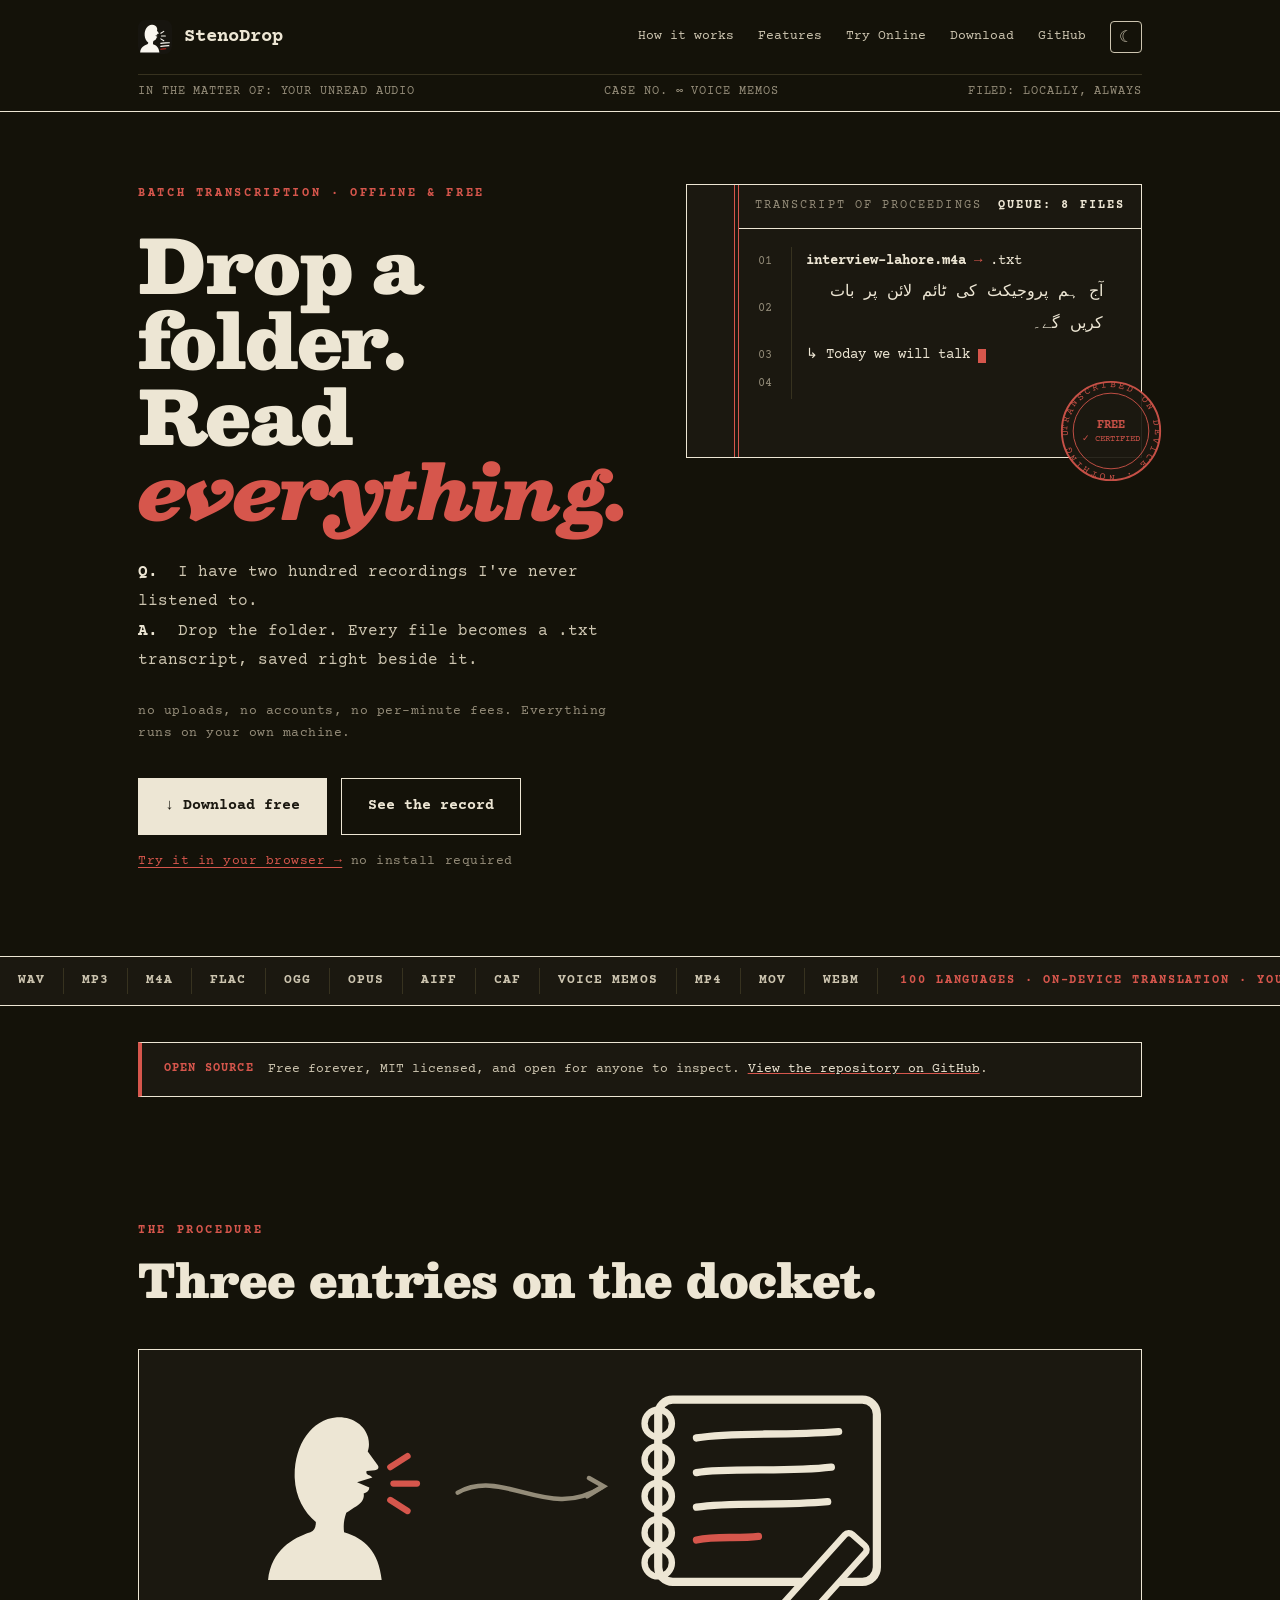
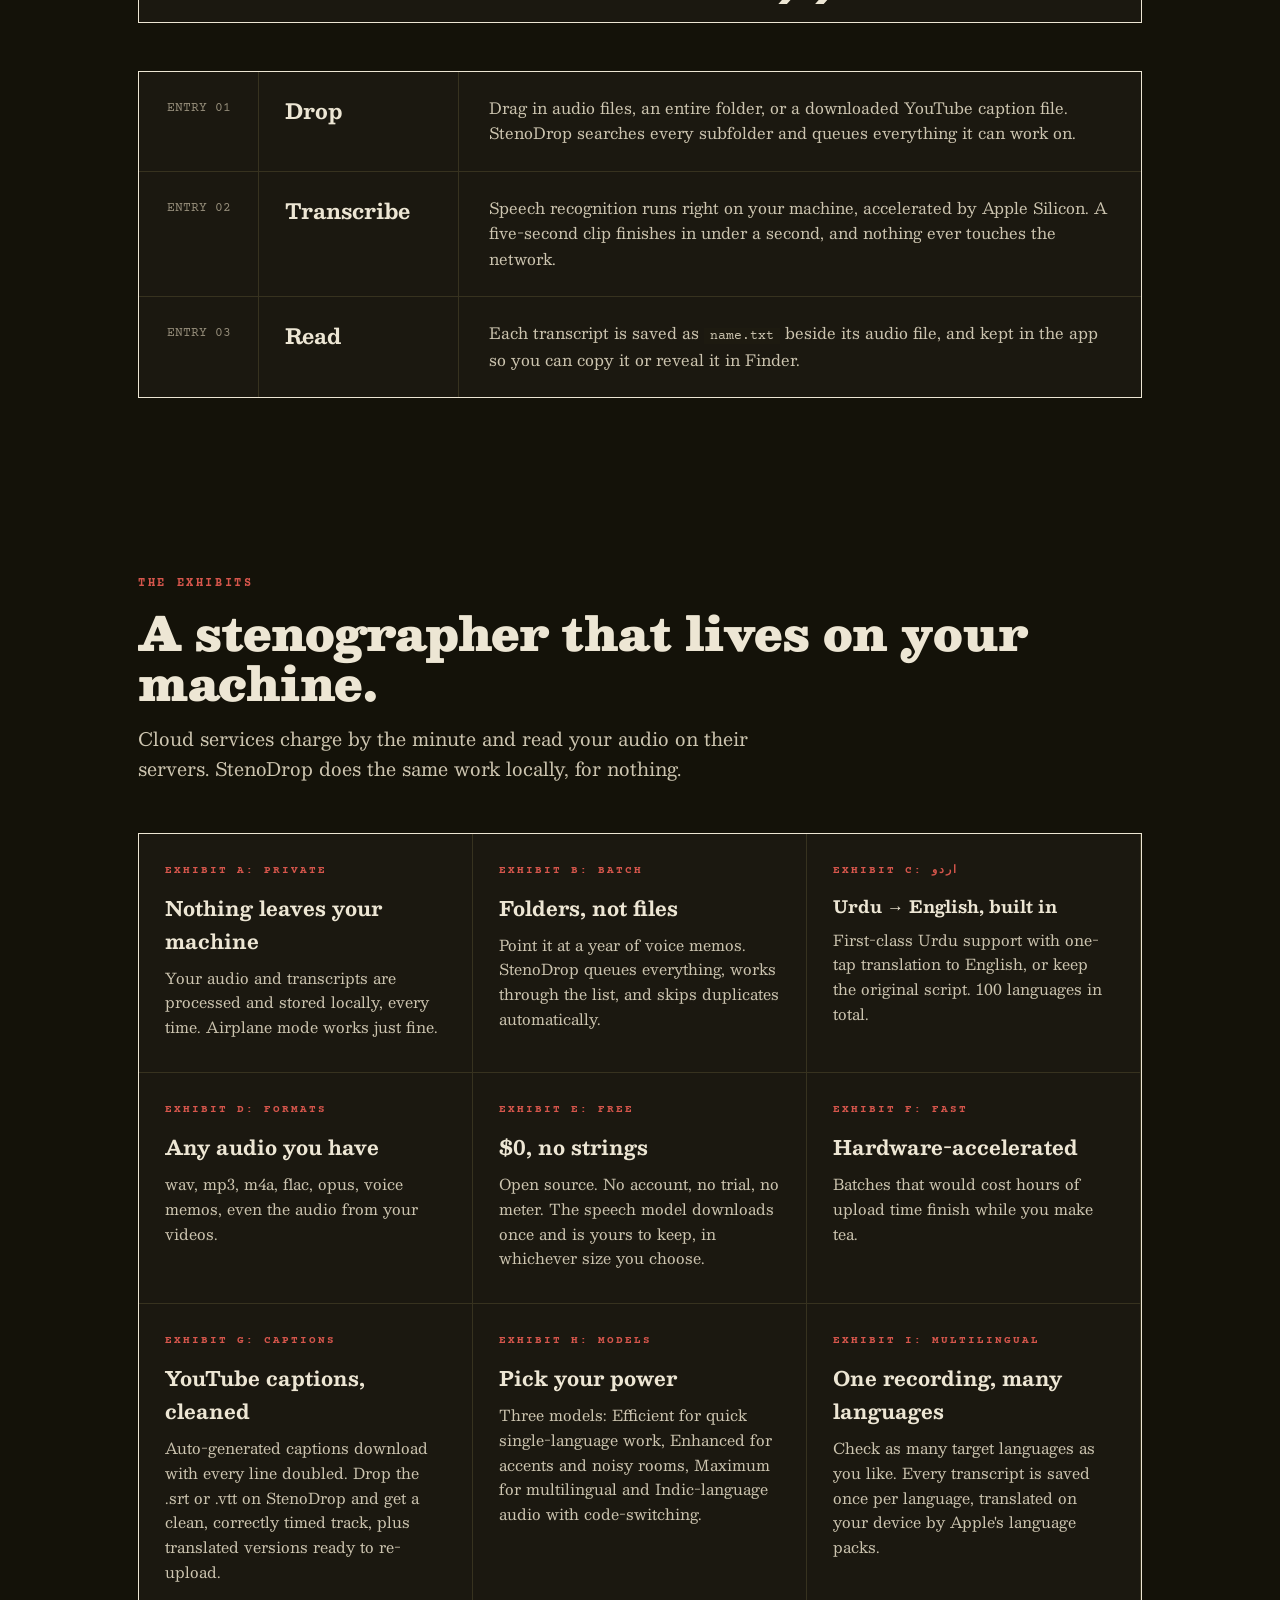
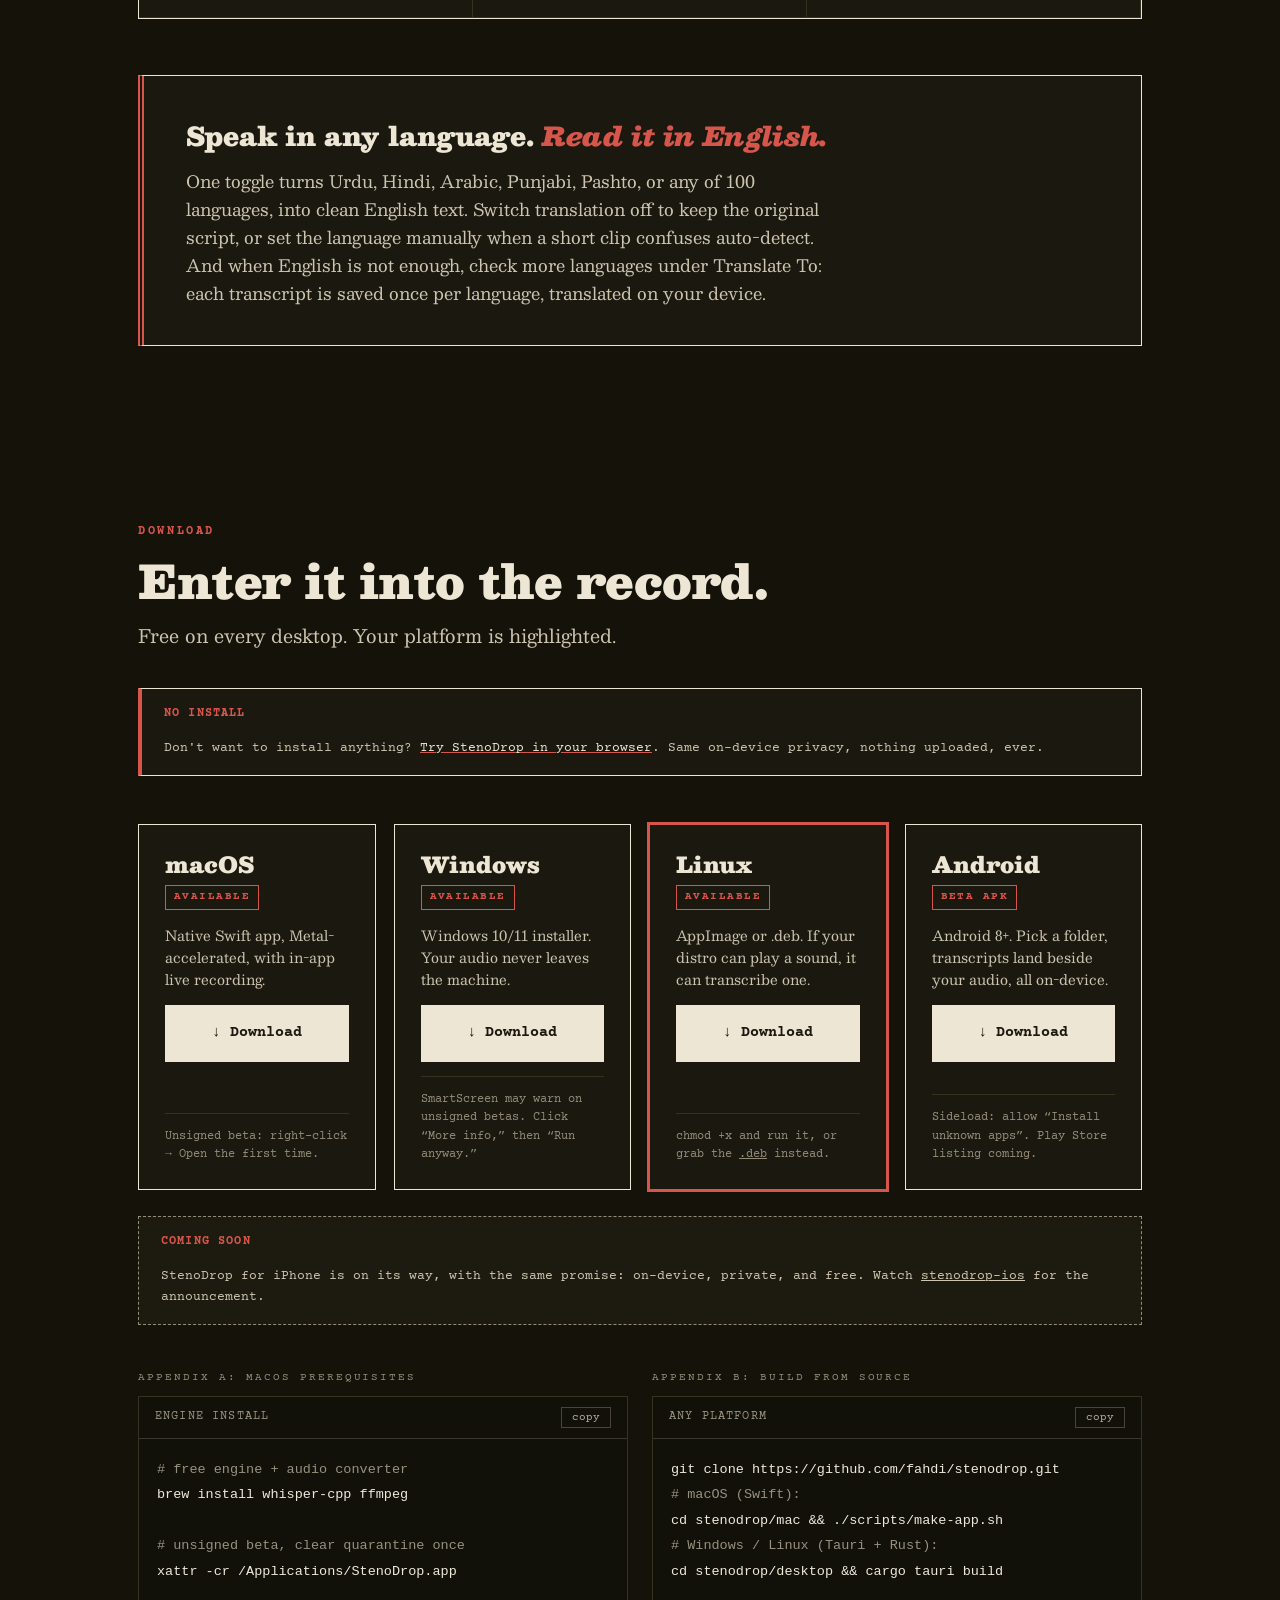
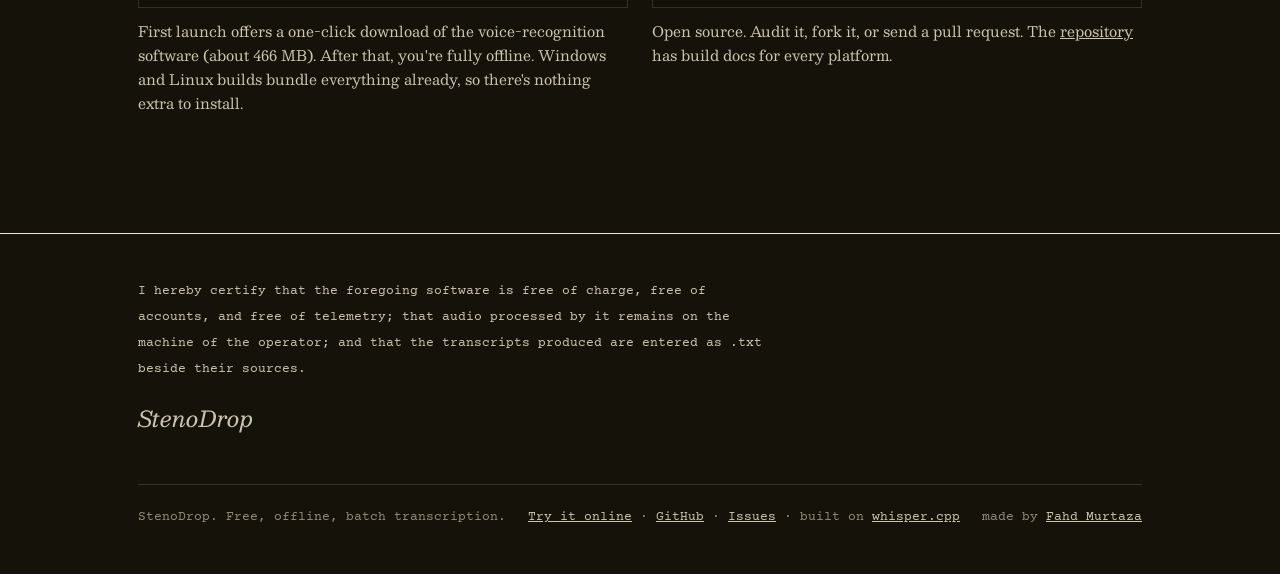
==== commit 6568a020: "site: caption cleanup, model tiers, and multi-language translation on the marketing page Closes #25." ====
--- a/docs/index.html
+++ b/docs/index.html
@@ -4,9 +4,9 @@
 <meta charset="UTF-8">
 <meta name="viewport" content="width=device-width, initial-scale=1.0, maximum-scale=1.0, user-scalable=no">
 <title>StenoDrop: Free Offline Audio Transcription for Mac, Windows, Linux and Android</title>
-<meta name="description" content="Drop a folder of audio files on StenoDrop and get a .txt transcript next to every one. Free, offline, and private. Works in 100 languages, with instant Urdu to English translation. Available for Mac, Windows, Linux, and Android.">
+<meta name="description" content="Drop a folder of audio files on StenoDrop and get a .txt transcript next to every one. Clean and translate downloaded YouTube captions too. Free, offline, and private. Works in 100 languages, with instant Urdu to English translation. Available for Mac, Windows, Linux, and Android.">
 <meta property="og:title" content="StenoDrop: drop a folder, read everything">
-<meta property="og:description" content="Free offline batch audio transcription. 100 languages, nothing leaves your device. Mac, Windows, Linux, and Android.">
+<meta property="og:description" content="Free offline batch audio transcription and YouTube caption cleanup. 100 languages, nothing leaves your device. Mac, Windows, Linux, and Android.">
 <meta property="og:type" content="website">
 <meta property="og:url" content="https://fahdi.github.io/stenodrop/">
 <meta property="og:image" content="https://fahdi.github.io/stenodrop/og.png">
@@ -25,7 +25,7 @@
   "operatingSystem": "macOS 14+, Windows 10+, Linux, Android 8+",
   "applicationCategory": "UtilitiesApplication",
   "offers": { "@type": "Offer", "price": "0", "priceCurrency": "USD" },
-  "description": "Free offline batch audio transcription app. Drag and drop audio files or folders; transcripts are saved as .txt next to each file. Runs entirely on-device, supports 100 languages including Urdu with translation to English.",
+  "description": "Free offline batch audio transcription app. Drag and drop audio files or folders; transcripts are saved as .txt next to each file. Cleans and translates downloaded YouTube caption files. Runs entirely on-device, supports 100 languages including Urdu with translation to English.",
   "url": "https://fahdi.github.io/stenodrop/",
   "downloadUrl": "https://github.com/fahdi/stenodrop/releases/latest"
 }
@@ -361,11 +361,11 @@
   <div class="f-track">
     <div class="f-set">
       <span class="f-item">WAV</span><span class="f-item">MP3</span><span class="f-item">M4A</span><span class="f-item">FLAC</span><span class="f-item">OGG</span><span class="f-item">OPUS</span><span class="f-item">AIFF</span><span class="f-item">CAF</span><span class="f-item">VOICE MEMOS</span><span class="f-item">MP4</span><span class="f-item">MOV</span><span class="f-item">WEBM</span>
-      <span class="f-note">100 languages · translate to English · runs locally</span>
+      <span class="f-note">100 languages · on-device translation · YouTube caption cleanup · runs locally</span>
     </div>
     <div class="f-set" aria-hidden="true">
       <span class="f-item">WAV</span><span class="f-item">MP3</span><span class="f-item">M4A</span><span class="f-item">FLAC</span><span class="f-item">OGG</span><span class="f-item">OPUS</span><span class="f-item">AIFF</span><span class="f-item">CAF</span><span class="f-item">VOICE MEMOS</span><span class="f-item">MP4</span><span class="f-item">MOV</span><span class="f-item">WEBM</span>
-      <span class="f-note">100 languages · translate to English · runs locally</span>
+      <span class="f-note">100 languages · on-device translation · YouTube caption cleanup · runs locally</span>
     </div>
   </div>
 </div>
@@ -429,7 +429,7 @@
     <div class="d-row">
       <div class="d-no">ENTRY 01</div>
       <div class="d-act">Drop</div>
-      <div class="d-desc">Drag in audio files, or an entire folder. StenoDrop searches every subfolder and queues each audio file it finds.</div>
+      <div class="d-desc">Drag in audio files, an entire folder, or a downloaded YouTube caption file. StenoDrop searches every subfolder and queues everything it can work on.</div>
     </div>
     <div class="d-row">
       <div class="d-no">ENTRY 02</div>
@@ -453,13 +453,16 @@
     <div class="ex"><div class="ex-tag">Exhibit B: Batch</div><h3>Folders, not files</h3><p>Point it at a year of voice memos. StenoDrop queues everything, works through the list, and skips duplicates automatically.</p></div>
     <div class="ex"><div class="ex-tag">Exhibit C: اردو</div><h3 class="ur">Urdu → English, built in</h3><p>First-class Urdu support with one-tap translation to English, or keep the original script. 100 languages in total.</p></div>
     <div class="ex"><div class="ex-tag">Exhibit D: Formats</div><h3>Any audio you have</h3><p>wav, mp3, m4a, flac, opus, voice memos, even the audio from your videos.</p></div>
-    <div class="ex"><div class="ex-tag">Exhibit E: Free</div><h3>$0, no strings</h3><p>Open source. No account, no trial, no meter. The voice-recognition software downloads once (about 466 MB) and it's yours to keep.</p></div>
+    <div class="ex"><div class="ex-tag">Exhibit E: Free</div><h3>$0, no strings</h3><p>Open source. No account, no trial, no meter. The speech model downloads once and is yours to keep, in whichever size you choose.</p></div>
     <div class="ex"><div class="ex-tag">Exhibit F: Fast</div><h3>Hardware-accelerated</h3><p>Batches that would cost hours of upload time finish while you make tea.</p></div>
+    <div class="ex"><div class="ex-tag">Exhibit G: Captions</div><h3>YouTube captions, cleaned</h3><p>Auto-generated captions download with every line doubled. Drop the .srt or .vtt on StenoDrop and get a clean, correctly timed track, plus translated versions ready to re-upload.</p></div>
+    <div class="ex"><div class="ex-tag">Exhibit H: Models</div><h3>Pick your power</h3><p>Three models: Efficient for quick single-language work, Enhanced for accents and noisy rooms, Maximum for multilingual and Indic-language audio with code-switching.</p></div>
+    <div class="ex"><div class="ex-tag">Exhibit I: Multilingual</div><h3>One recording, many languages</h3><p>Check as many target languages as you like. Every transcript is saved once per language, translated on your device by Apple's language packs.</p></div>
   </div>
 
   <div class="statement rv">
     <h3>Speak in any language. <em>Read it in English.</em></h3>
-    <p>One toggle turns Urdu, Hindi, Arabic, Punjabi, Pashto, or any of 100 languages, into clean English text. Switch translation off to keep the original script, or set the language manually when a short clip confuses auto-detect.</p>
+    <p>One toggle turns Urdu, Hindi, Arabic, Punjabi, Pashto, or any of 100 languages, into clean English text. Switch translation off to keep the original script, or set the language manually when a short clip confuses auto-detect. And when English is not enough, check more languages under Translate To: each transcript is saved once per language, translated on your device.</p>
   </div>
 </section>
 
